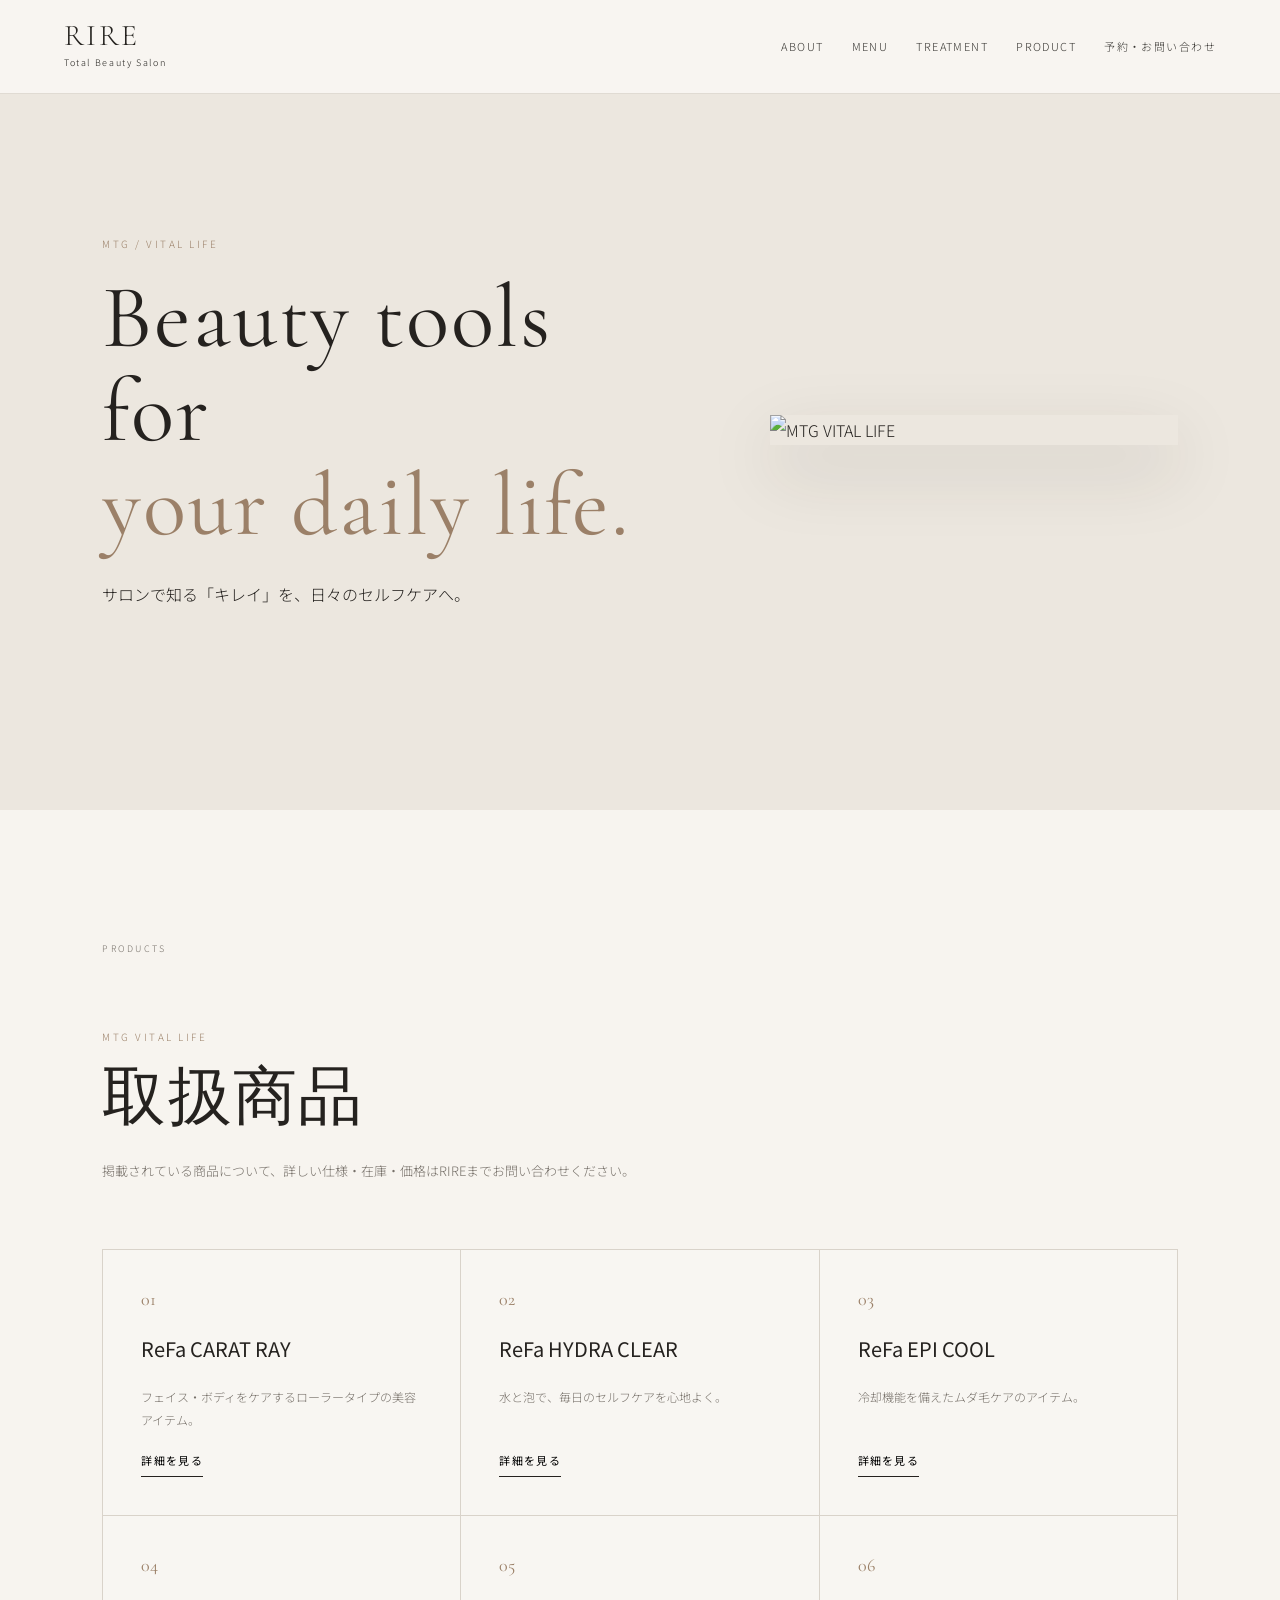
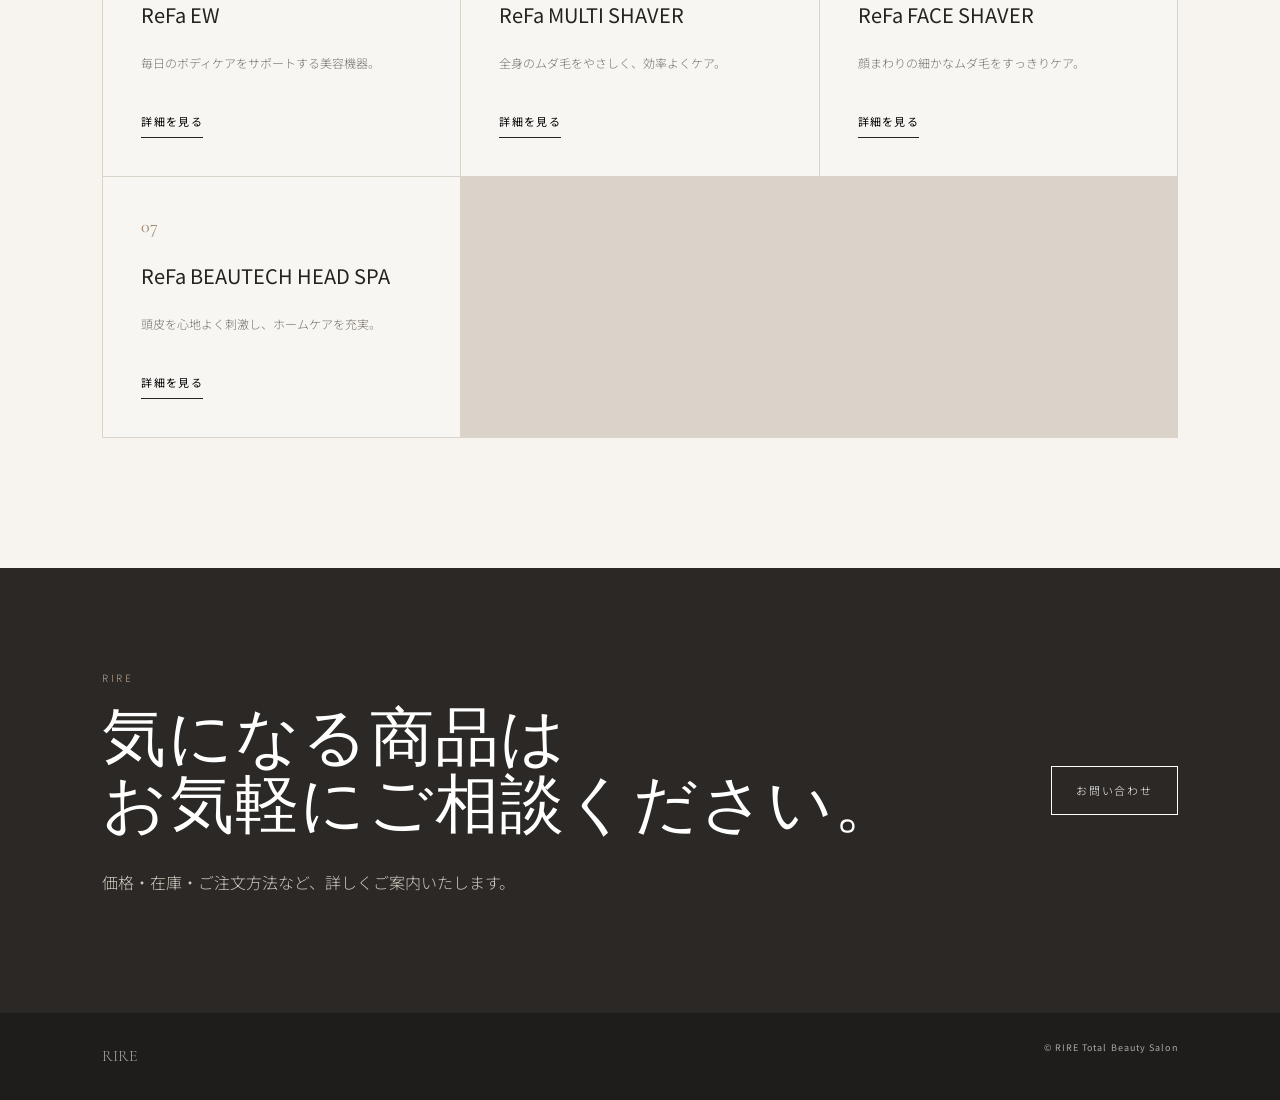
==== product.html @ 78e22903 "Add files via upload" ====
<!doctype html>
<html lang="ja">
<head>
  <meta charset="utf-8">
  <meta name="viewport" content="width=device-width, initial-scale=1">
  <meta name="description" content="RIRE｜MTG VITAL LIFE 取扱商品">
  <title>PRODUCT｜RIRE</title>
  <link rel="preconnect" href="https://fonts.googleapis.com">
  <link rel="preconnect" href="https://fonts.gstatic.com" crossorigin>
  <link href="https://fonts.googleapis.com/css2?family=Cormorant+Garamond:wght@400;500;600&family=Noto+Sans+JP:wght@300;400;500;600&display=swap" rel="stylesheet">
  <link rel="stylesheet" href="style.css">
</head>
<body class="product-page">
  <header class="header header-solid">
    <a class="logo" href="index.html">RIRE<span>Total Beauty Salon</span></a>
    <nav class="nav nav-visible">
      <a href="index.html#about">ABOUT</a>
      <a href="index.html#menu">MENU</a>
      <a href="index.html#treatment">TREATMENT</a>
      <a href="#products">PRODUCT</a>
      <a href="index.html#contact">予約・お問い合わせ</a>
    </nav>
  </header>

  <main>
    <section class="product-cover">
      <div>
        <p class="eyebrow">MTG / VITAL LIFE</p>
        <h1>Beauty tools for<br><em>your daily life.</em></h1>
        <p>サロンで知る「キレイ」を、日々のセルフケアへ。</p>
      </div>
      <img src="assets/vital-life-catalog.jpg" alt="MTG VITAL LIFE">
    </section>

    <section class="section" id="products">
      <div class="section-label">PRODUCTS</div>
      <div class="section-heading">
        <p class="eyebrow">MTG VITAL LIFE</p>
        <h2>取扱商品</h2>
        <p>掲載されている商品について、詳しい仕様・在庫・価格はRIREまでお問い合わせください。</p>
      </div>

      <div class="product-grid">
        <article class="product-card">
          <div class="product-number">01</div>
          <h3>ReFa CARAT RAY</h3>
          <p>フェイス・ボディをケアするローラータイプの美容アイテム。</p>
          <button class="detail-btn" data-product="ReFa CARAT RAY">詳細を見る</button>
        </article>
        <article class="product-card">
          <div class="product-number">02</div>
          <h3>ReFa HYDRA CLEAR</h3>
          <p>水と泡で、毎日のセルフケアを心地よく。</p>
          <button class="detail-btn" data-product="ReFa HYDRA CLEAR">詳細を見る</button>
        </article>
        <article class="product-card">
          <div class="product-number">03</div>
          <h3>ReFa EPI COOL</h3>
          <p>冷却機能を備えたムダ毛ケアのアイテム。</p>
          <button class="detail-btn" data-product="ReFa EPI COOL">詳細を見る</button>
        </article>
        <article class="product-card">
          <div class="product-number">04</div>
          <h3>ReFa EW</h3>
          <p>毎日のボディケアをサポートする美容機器。</p>
          <button class="detail-btn" data-product="ReFa EW">詳細を見る</button>
        </article>
        <article class="product-card">
          <div class="product-number">05</div>
          <h3>ReFa MULTI SHAVER</h3>
          <p>全身のムダ毛をやさしく、効率よくケア。</p>
          <button class="detail-btn" data-product="ReFa MULTI SHAVER">詳細を見る</button>
        </article>
        <article class="product-card">
          <div class="product-number">06</div>
          <h3>ReFa FACE SHAVER</h3>
          <p>顔まわりの細かなムダ毛をすっきりケア。</p>
          <button class="detail-btn" data-product="ReFa FACE SHAVER">詳細を見る</button>
        </article>
        <article class="product-card">
          <div class="product-number">07</div>
          <h3>ReFa BEAUTECH HEAD SPA</h3>
          <p>頭皮を心地よく刺激し、ホームケアを充実。</p>
          <button class="detail-btn" data-product="ReFa BEAUTECH HEAD SPA">詳細を見る</button>
        </article>
      </div>
    </section>

    <section class="product-cta">
      <div>
        <p class="eyebrow">RIRE</p>
        <h2>気になる商品は<br>お気軽にご相談ください。</h2>
        <p>価格・在庫・ご注文方法など、詳しくご案内いたします。</p>
      </div>
      <a class="button button-light" href="index.html#contact">お問い合わせ</a>
    </section>
  </main>

  <footer>
    <div>RIRE</div>
    <small>© RIRE Total Beauty Salon</small>
  </footer>

  <div class="modal" id="productModal" aria-hidden="true">
    <div class="modal-panel">
      <button class="modal-close" aria-label="閉じる">×</button>
      <p class="eyebrow">MTG / VITAL LIFE</p>
      <h2 id="modalTitle">商品名</h2>
      <p>この商品についての詳しい仕様・価格・在庫は、RIREまでお問い合わせください。</p>
      <a class="button" href="index.html#contact">商品について問い合わせる</a>
    </div>
  </div>
  <script src="script.js"></script>
</body>
</html>
---- style.css ----
/* RIRE redesign — 2026 */
:root{
  --ink:#25221f;
  --muted:#77716a;
  --paper:#f8f6f2;
  --soft:#efebe4;
  --line:#d9d3ca;
  --accent:#9b8068;
  --white:#fff;
  --serif:"Cormorant Garamond",serif;
  --sans:"Noto Sans JP",sans-serif;
}
*{box-sizing:border-box}
html{scroll-behavior:smooth}
body{margin:0;color:var(--ink);background:var(--paper);font-family:var(--sans);font-weight:300;line-height:1.9}
a{color:inherit;text-decoration:none}
img{display:block;max-width:100%}
.header{position:fixed;z-index:20;top:0;left:0;width:100%;padding:24px 5vw;display:flex;align-items:center;justify-content:space-between;color:#fff;transition:.35s}
.header.scrolled,.header-solid{background:rgba(248,246,242,.96);color:var(--ink);box-shadow:0 1px 0 rgba(0,0,0,.05)}
.logo{font-family:var(--serif);font-size:30px;letter-spacing:.08em;line-height:.8}
.logo span{display:block;font:300 9px var(--sans);letter-spacing:.18em;margin-top:8px}
.nav{display:flex;align-items:center;gap:28px;font-size:11px;letter-spacing:.13em}
.nav a{opacity:.9}
.nav-cta{border:1px solid currentColor;padding:9px 14px}
.menu-toggle{display:none;background:none;border:0;font:inherit;letter-spacing:.12em}
.hero{height:100svh;min-height:650px;position:relative;display:flex;align-items:center;overflow:hidden;background:#2d2925}
.hero-image{position:absolute;inset:0;background-image:url("https://haruka0225.github.io/rire_homepage1/assets/img/me.jpg");background-size:cover;background-position:center 25%;filter:saturate(.82)}
.hero-overlay{position:absolute;inset:0;background:linear-gradient(90deg,rgba(20,17,14,.65),rgba(20,17,14,.1) 65%,rgba(20,17,14,.18))}
.hero-copy{position:relative;color:#fff;width:min(720px,88vw);margin-left:8vw}
.eyebrow{font-size:10px;letter-spacing:.25em;color:var(--accent);margin:0 0 18px}
.hero .eyebrow{color:#eee}
h1,h2{font-family:var(--serif);font-weight:400;line-height:1.05;letter-spacing:.02em}
h1{font-size:clamp(56px,8vw,110px);margin:0 0 26px}
h2{font-size:clamp(42px,5vw,68px);margin:0 0 28px}
h3{font-size:20px;font-weight:400;line-height:1.35}
em{font-style:normal;color:var(--accent)}
.hero-lead{font-size:14px;line-height:2.1;margin-bottom:32px}
.button{display:inline-block;border:1px solid var(--ink);padding:13px 24px;font-size:11px;letter-spacing:.16em;transition:.25s}
.button:hover{background:var(--ink);color:#fff}
.button-light{border-color:#fff;color:#fff}
.button-light:hover{background:#fff;color:var(--ink)}
.button-outline-light{border-color:rgba(255,255,255,.7);color:#fff}
.scroll{position:absolute;bottom:28px;left:8vw;color:#fff;font-size:9px;letter-spacing:.2em;display:flex;gap:12px;align-items:center}
.scroll span{width:70px;height:1px;background:#fff}
.section{padding:130px 8vw}
.section-soft{background:var(--soft)}
.section-label{font-size:9px;letter-spacing:.25em;color:var(--muted);margin-bottom:70px}
.about-grid,.product-hero,.access-grid{display:grid;grid-template-columns:1fr 1fr;gap:9vw;align-items:center}
.about-grid p{max-width:580px;color:#5e5954}
.about-photo img{width:100%;aspect-ratio:4/5;object-fit:cover}
.section-heading{max-width:760px;margin-bottom:65px}
.section-heading>p:last-child{color:var(--muted);font-size:13px}
.menu-list{border-top:1px solid var(--line)}
.menu-item{display:flex;justify-content:space-between;gap:30px;padding:30px 0;border-bottom:1px solid var(--line)}
.menu-item span{font:16px var(--serif);color:var(--accent)}
.menu-item h3{margin:8px 0 0}
.menu-item p{margin:0;text-align:right}
.menu-item small{color:var(--muted)}
.treatment-grid{display:grid;grid-template-columns:1fr 1fr;gap:28px}
.treatment-card{background:#fff}
.treatment-card img{width:100%;aspect-ratio:1.25/1;object-fit:cover}
.card-body{padding:34px}
.card-body p:last-child{color:var(--muted);font-size:13px}
.product-section{background:#e9e2d9}
.product-copy p:not(.eyebrow){max-width:500px;color:#5e5954;margin-bottom:30px}
.catalog-frame{background:#fff;padding:12px;box-shadow:0 25px 60px rgba(50,40,30,.12);transform:rotate(1.2deg)}
.catalog-frame img{width:100%;aspect-ratio:3/4;object-fit:cover}
.statement{padding:120px 8vw;background:#2b2825;color:#fff}
.statement-inner{max-width:1000px;margin:auto;text-align:center}
.statement-inner p:last-child{font:400 clamp(34px,5vw,66px)/1.25 var(--serif)}
.access-grid dl{margin-top:45px}
.access-grid dl>div{display:grid;grid-template-columns:120px 1fr;padding:16px 0;border-bottom:1px solid var(--line)}
dt{font-size:9px;letter-spacing:.18em;color:var(--muted)}
dd{margin:0;font-size:13px}
.access-note{border-left:1px solid var(--line);padding-left:8vw}
.contact{padding:120px 8vw;background:#292622;color:#fff}
.contact-inner{max-width:760px;margin:auto;text-align:center}
.contact .eyebrow{color:#c5ad95}
.contact h2{font-size:clamp(42px,6vw,72px)}
.contact p:not(.eyebrow){color:#cfc8c0}
.contact-actions{display:flex;justify-content:center;gap:14px;margin-top:35px}
footer{display:flex;justify-content:space-between;padding:28px 8vw;background:#1f1d1b;color:#aaa;font-family:var(--serif)}
footer small{font:9px var(--sans);letter-spacing:.12em}
.product-page{background:#f7f4ef}
.product-cover{min-height:90vh;padding:150px 8vw 100px;display:grid;grid-template-columns:1fr .72fr;gap:8vw;align-items:center;background:#ece7df}
.product-cover h1{font-size:clamp(55px,7vw,100px)}
.product-cover>img{width:100%;max-height:720px;object-fit:cover;box-shadow:0 25px 70px rgba(50,40,30,.15)}
.product-grid{display:grid;grid-template-columns:repeat(3,1fr);gap:1px;background:var(--line);border:1px solid var(--line)}
.product-card{background:var(--paper);padding:38px;min-height:260px;display:flex;flex-direction:column}
.product-number{font:18px var(--serif);color:var(--accent)}
.product-card h3{margin:25px 0 12px}
.product-card p{font-size:12px;color:var(--muted)}
.detail-btn{margin-top:auto;align-self:flex-start;border:0;border-bottom:1px solid var(--ink);background:none;padding:8px 0;cursor:pointer;font:11px var(--sans);letter-spacing:.12em}
.product-cta{padding:100px 8vw;background:#2b2825;color:#fff;display:flex;justify-content:space-between;align-items:center;gap:40px}
.product-cta .eyebrow{color:#c5ad95}
.product-cta h2{font-size:clamp(40px,5vw,65px)}
.product-cta p:not(.eyebrow){color:#cfc8c0}
.modal{position:fixed;inset:0;background:rgba(20,18,16,.62);display:none;align-items:center;justify-content:center;padding:20px;z-index:50}
.modal.open{display:flex}
.modal-panel{position:relative;background:var(--paper);padding:55px;max-width:520px;width:100%}
.modal-close{position:absolute;right:18px;top:12px;border:0;background:none;font-size:28px;cursor:pointer}
@media(max-width:760px){
  .header{padding:20px 6vw}
  .menu-toggle{display:block;color:inherit}
  .nav{display:none;position:absolute;top:72px;left:0;width:100%;padding:25px 6vw;background:rgba(248,246,242,.98);color:var(--ink);flex-direction:column;align-items:flex-start}
  .nav.open{display:flex}
  .nav-visible{display:flex;position:static;background:none;flex-direction:row}
  .hero-copy{margin-left:6vw}
  .hero-lead{font-size:12px}
  .section{padding:90px 6vw}
  .section-label{margin-bottom:45px}
  .about-grid,.product-hero,.access-grid,.product-cover{grid-template-columns:1fr;gap:50px}
  .treatment-grid{grid-template-columns:1fr}
  .menu-item{display:block}
  .menu-item p{text-align:left;margin-top:10px}
  .access-note{border-left:0;border-top:1px solid var(--line);padding:40px 0 0}
  .contact-actions{flex-direction:column}
  .product-grid{grid-template-columns:1fr}
  .product-cta{display:block;padding:80px 6vw}
  .product-cta .button{margin-top:25px}
  .product-cover{padding:130px 6vw 80px}
  .product-cover>img{max-height:none}
  .modal-panel{padding:40px 25px}
}
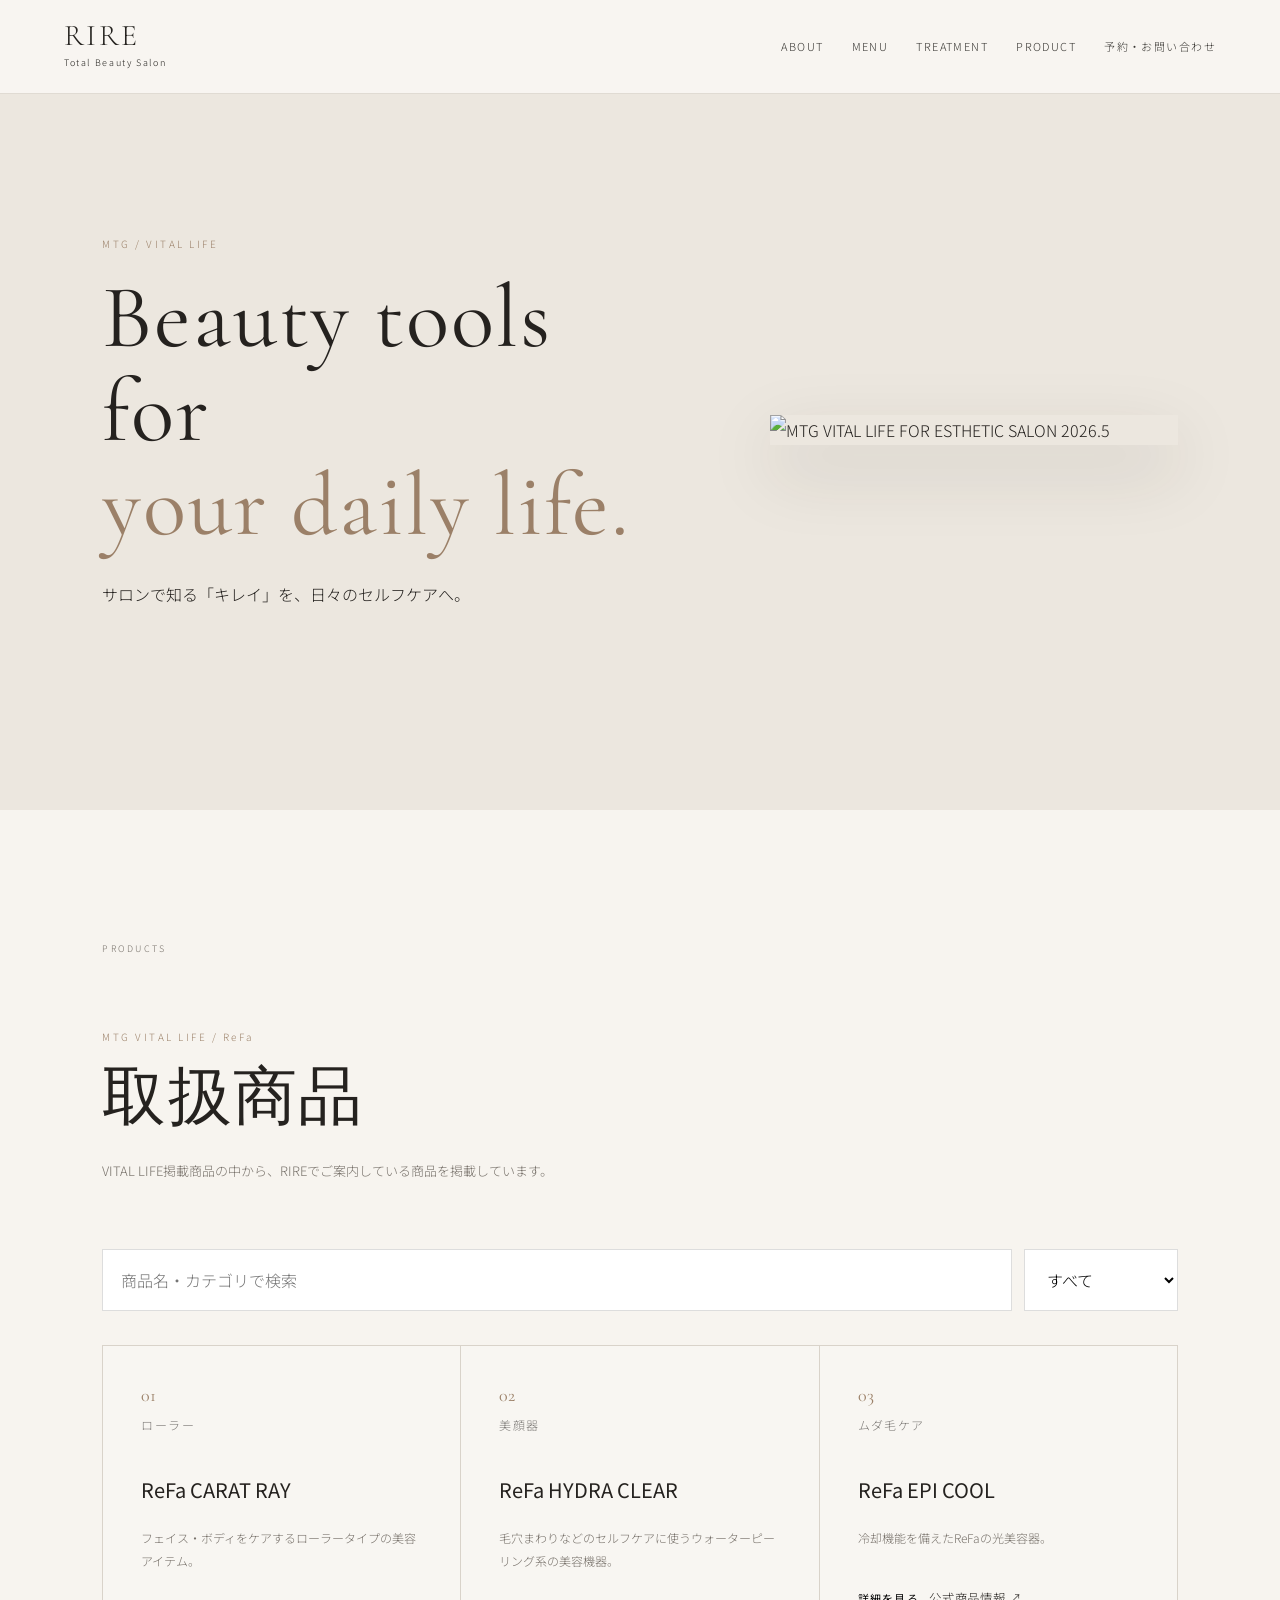
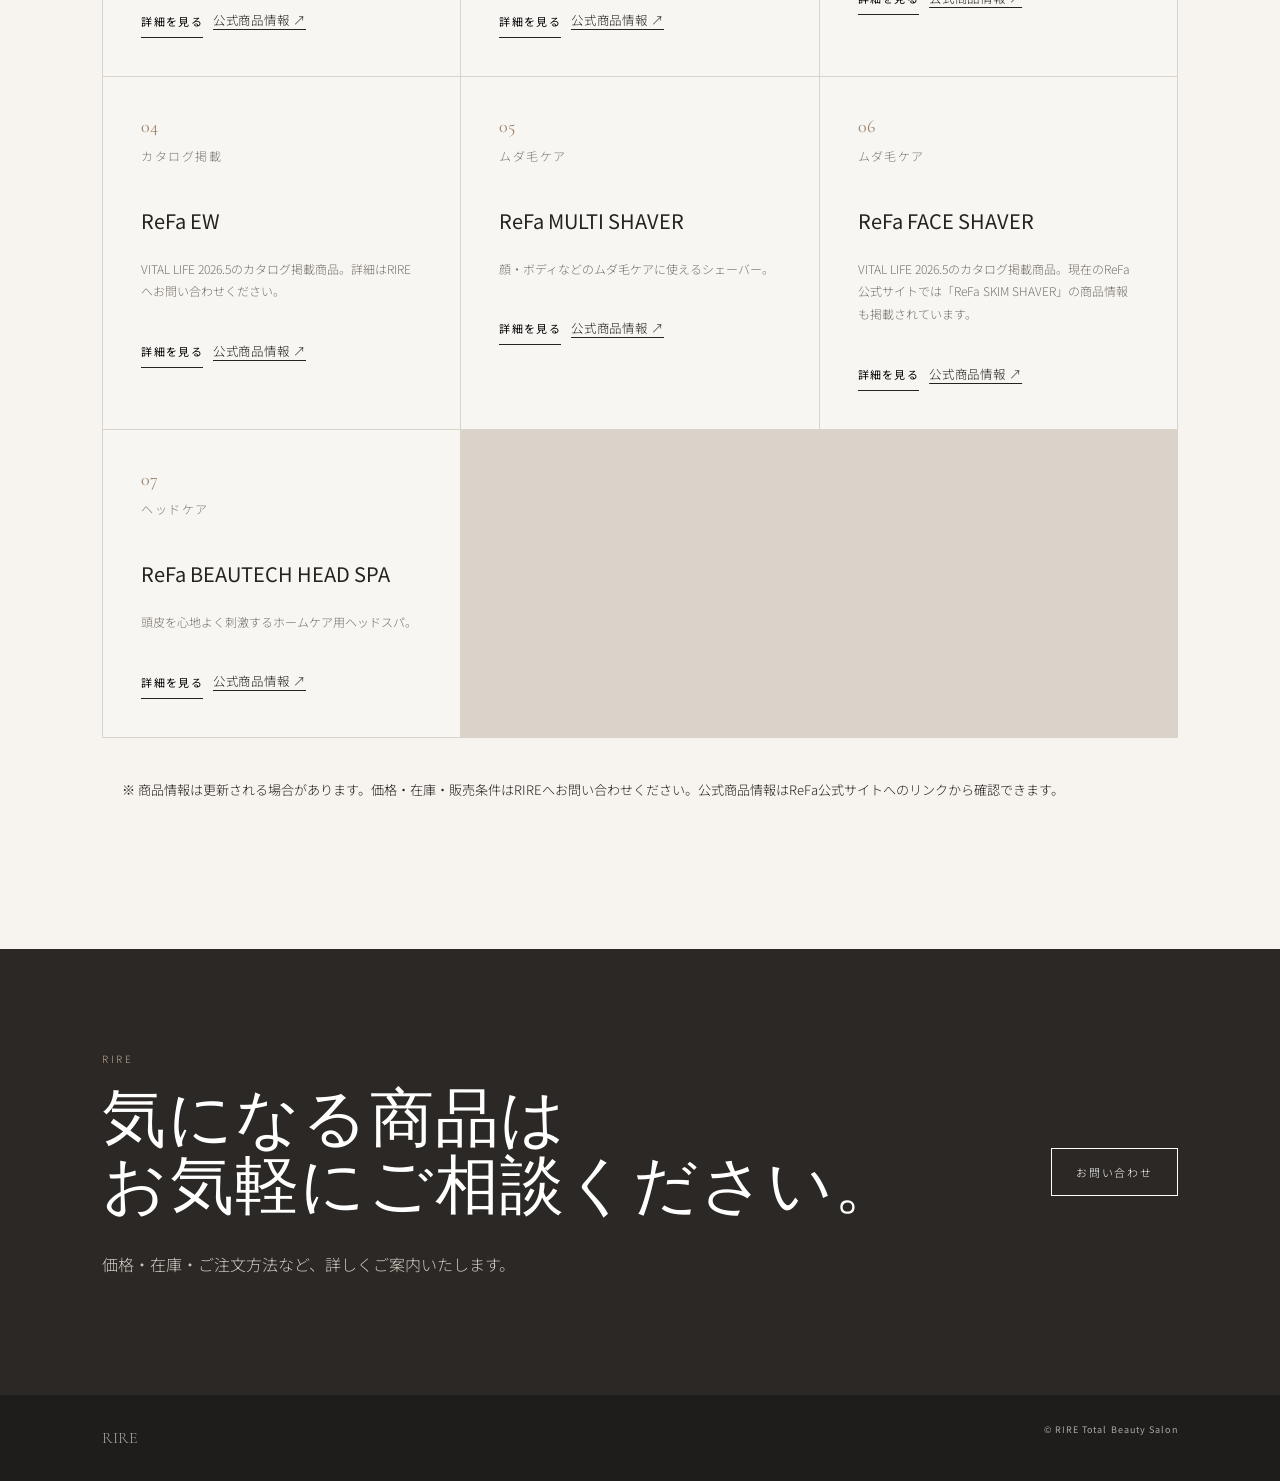
==== commit 4f584419: "Add files via upload" ====
--- a/product.html
+++ b/product.html
@@ -3,113 +3,40 @@
 <head>
   <meta charset="utf-8">
   <meta name="viewport" content="width=device-width, initial-scale=1">
-  <meta name="description" content="RIRE｜MTG VITAL LIFE 取扱商品">
+  <meta name="description" content="RIRE｜MTG VITAL LIFE 取扱商品・ReFa">
   <title>PRODUCT｜RIRE</title>
   <link rel="preconnect" href="https://fonts.googleapis.com">
   <link rel="preconnect" href="https://fonts.gstatic.com" crossorigin>
   <link href="https://fonts.googleapis.com/css2?family=Cormorant+Garamond:wght@400;500;600&family=Noto+Sans+JP:wght@300;400;500;600&display=swap" rel="stylesheet">
   <link rel="stylesheet" href="style.css">
+  <style>
+    .product-toolbar{display:flex;gap:12px;flex-wrap:wrap;margin:28px 0 34px}.product-search{flex:1;min-width:240px;padding:15px 18px;border:1px solid #ddd;background:#fff;font:inherit}.product-filter{padding:15px 18px;border:1px solid #ddd;background:#fff;font:inherit}.product-card{position:relative}.product-meta{font-size:.75rem;letter-spacing:.12em;text-transform:uppercase;opacity:.58;margin:8px 0 14px}.product-actions{display:flex;gap:10px;align-items:center;margin-top:20px;flex-wrap:wrap}.official-link{font-size:.78rem;letter-spacing:.06em;text-decoration:underline;text-underline-offset:4px}.catalog-note{margin-top:22px;padding:18px 20px;background:#f7f4ef;font-size:.82rem;line-height:1.8}.empty-state{padding:50px 20px;text-align:center;display:none}.product-card.hidden{display:none}
+  </style>
 </head>
 <body class="product-page">
   <header class="header header-solid">
     <a class="logo" href="index.html">RIRE<span>Total Beauty Salon</span></a>
     <nav class="nav nav-visible">
-      <a href="index.html#about">ABOUT</a>
-      <a href="index.html#menu">MENU</a>
-      <a href="index.html#treatment">TREATMENT</a>
-      <a href="#products">PRODUCT</a>
-      <a href="index.html#contact">予約・お問い合わせ</a>
+      <a href="index.html#about">ABOUT</a><a href="index.html#menu">MENU</a><a href="index.html#treatment">TREATMENT</a><a href="#products">PRODUCT</a><a href="index.html#contact">予約・お問い合わせ</a>
     </nav>
   </header>
-
   <main>
     <section class="product-cover">
-      <div>
-        <p class="eyebrow">MTG / VITAL LIFE</p>
-        <h1>Beauty tools for<br><em>your daily life.</em></h1>
-        <p>サロンで知る「キレイ」を、日々のセルフケアへ。</p>
-      </div>
-      <img src="assets/vital-life-catalog.jpg" alt="MTG VITAL LIFE">
+      <div><p class="eyebrow">MTG / VITAL LIFE</p><h1>Beauty tools for<br><em>your daily life.</em></h1><p>サロンで知る「キレイ」を、日々のセルフケアへ。</p></div>
+      <img src="assets/vital-life-catalog.jpg" alt="MTG VITAL LIFE FOR ESTHETIC SALON 2026.5">
     </section>
-
     <section class="section" id="products">
       <div class="section-label">PRODUCTS</div>
-      <div class="section-heading">
-        <p class="eyebrow">MTG VITAL LIFE</p>
-        <h2>取扱商品</h2>
-        <p>掲載されている商品について、詳しい仕様・在庫・価格はRIREまでお問い合わせください。</p>
-      </div>
-
-      <div class="product-grid">
-        <article class="product-card">
-          <div class="product-number">01</div>
-          <h3>ReFa CARAT RAY</h3>
-          <p>フェイス・ボディをケアするローラータイプの美容アイテム。</p>
-          <button class="detail-btn" data-product="ReFa CARAT RAY">詳細を見る</button>
-        </article>
-        <article class="product-card">
-          <div class="product-number">02</div>
-          <h3>ReFa HYDRA CLEAR</h3>
-          <p>水と泡で、毎日のセルフケアを心地よく。</p>
-          <button class="detail-btn" data-product="ReFa HYDRA CLEAR">詳細を見る</button>
-        </article>
-        <article class="product-card">
-          <div class="product-number">03</div>
-          <h3>ReFa EPI COOL</h3>
-          <p>冷却機能を備えたムダ毛ケアのアイテム。</p>
-          <button class="detail-btn" data-product="ReFa EPI COOL">詳細を見る</button>
-        </article>
-        <article class="product-card">
-          <div class="product-number">04</div>
-          <h3>ReFa EW</h3>
-          <p>毎日のボディケアをサポートする美容機器。</p>
-          <button class="detail-btn" data-product="ReFa EW">詳細を見る</button>
-        </article>
-        <article class="product-card">
-          <div class="product-number">05</div>
-          <h3>ReFa MULTI SHAVER</h3>
-          <p>全身のムダ毛をやさしく、効率よくケア。</p>
-          <button class="detail-btn" data-product="ReFa MULTI SHAVER">詳細を見る</button>
-        </article>
-        <article class="product-card">
-          <div class="product-number">06</div>
-          <h3>ReFa FACE SHAVER</h3>
-          <p>顔まわりの細かなムダ毛をすっきりケア。</p>
-          <button class="detail-btn" data-product="ReFa FACE SHAVER">詳細を見る</button>
-        </article>
-        <article class="product-card">
-          <div class="product-number">07</div>
-          <h3>ReFa BEAUTECH HEAD SPA</h3>
-          <p>頭皮を心地よく刺激し、ホームケアを充実。</p>
-          <button class="detail-btn" data-product="ReFa BEAUTECH HEAD SPA">詳細を見る</button>
-        </article>
-      </div>
+      <div class="section-heading"><p class="eyebrow">MTG VITAL LIFE / ReFa</p><h2>取扱商品</h2><p>VITAL LIFE掲載商品の中から、RIREでご案内している商品を掲載しています。</p></div>
+      <div class="product-toolbar"><input id="productSearch" class="product-search" type="search" placeholder="商品名・カテゴリで検索"><select id="productFilter" class="product-filter"><option value="all">すべて</option><option value="ローラー">ローラー</option><option value="美顔器">美顔器</option><option value="ムダ毛ケア">ムダ毛ケア</option><option value="ヘッドケア">ヘッドケア</option><option value="カタログ掲載">カタログ掲載</option></select></div>
+      <div id="productGrid" class="product-grid"></div>
+      <div id="emptyState" class="empty-state">該当する商品がありません。</div>
+      <div class="catalog-note">※ 商品情報は更新される場合があります。価格・在庫・販売条件はRIREへお問い合わせください。公式商品情報はReFa公式サイトへのリンクから確認できます。</div>
     </section>
-
-    <section class="product-cta">
-      <div>
-        <p class="eyebrow">RIRE</p>
-        <h2>気になる商品は<br>お気軽にご相談ください。</h2>
-        <p>価格・在庫・ご注文方法など、詳しくご案内いたします。</p>
-      </div>
-      <a class="button button-light" href="index.html#contact">お問い合わせ</a>
-    </section>
+    <section class="product-cta"><div><p class="eyebrow">RIRE</p><h2>気になる商品は<br>お気軽にご相談ください。</h2><p>価格・在庫・ご注文方法など、詳しくご案内いたします。</p></div><a class="button button-light" href="index.html#contact">お問い合わせ</a></section>
   </main>
-
-  <footer>
-    <div>RIRE</div>
-    <small>© RIRE Total Beauty Salon</small>
-  </footer>
-
-  <div class="modal" id="productModal" aria-hidden="true">
-    <div class="modal-panel">
-      <button class="modal-close" aria-label="閉じる">×</button>
-      <p class="eyebrow">MTG / VITAL LIFE</p>
-      <h2 id="modalTitle">商品名</h2>
-      <p>この商品についての詳しい仕様・価格・在庫は、RIREまでお問い合わせください。</p>
-      <a class="button" href="index.html#contact">商品について問い合わせる</a>
-    </div>
-  </div>
-  <script src="script.js"></script>
+  <footer><div>RIRE</div><small>© RIRE Total Beauty Salon</small></footer>
+  <div class="modal" id="productModal" aria-hidden="true"><div class="modal-panel"><button class="modal-close" aria-label="閉じる">×</button><p class="eyebrow">MTG / VITAL LIFE</p><h2 id="modalTitle">商品名</h2><p id="modalText">商品についてお問い合わせください。</p><div class="product-actions"><a id="modalOfficial" class="button" href="#" target="_blank" rel="noopener">ReFa公式を見る</a><a class="button" href="index.html#contact">RIREへ問い合わせる</a></div></div></div>
+  <script src="product-data.js"></script><script src="product.js"></script>
 </body>
-</html>
+</html>
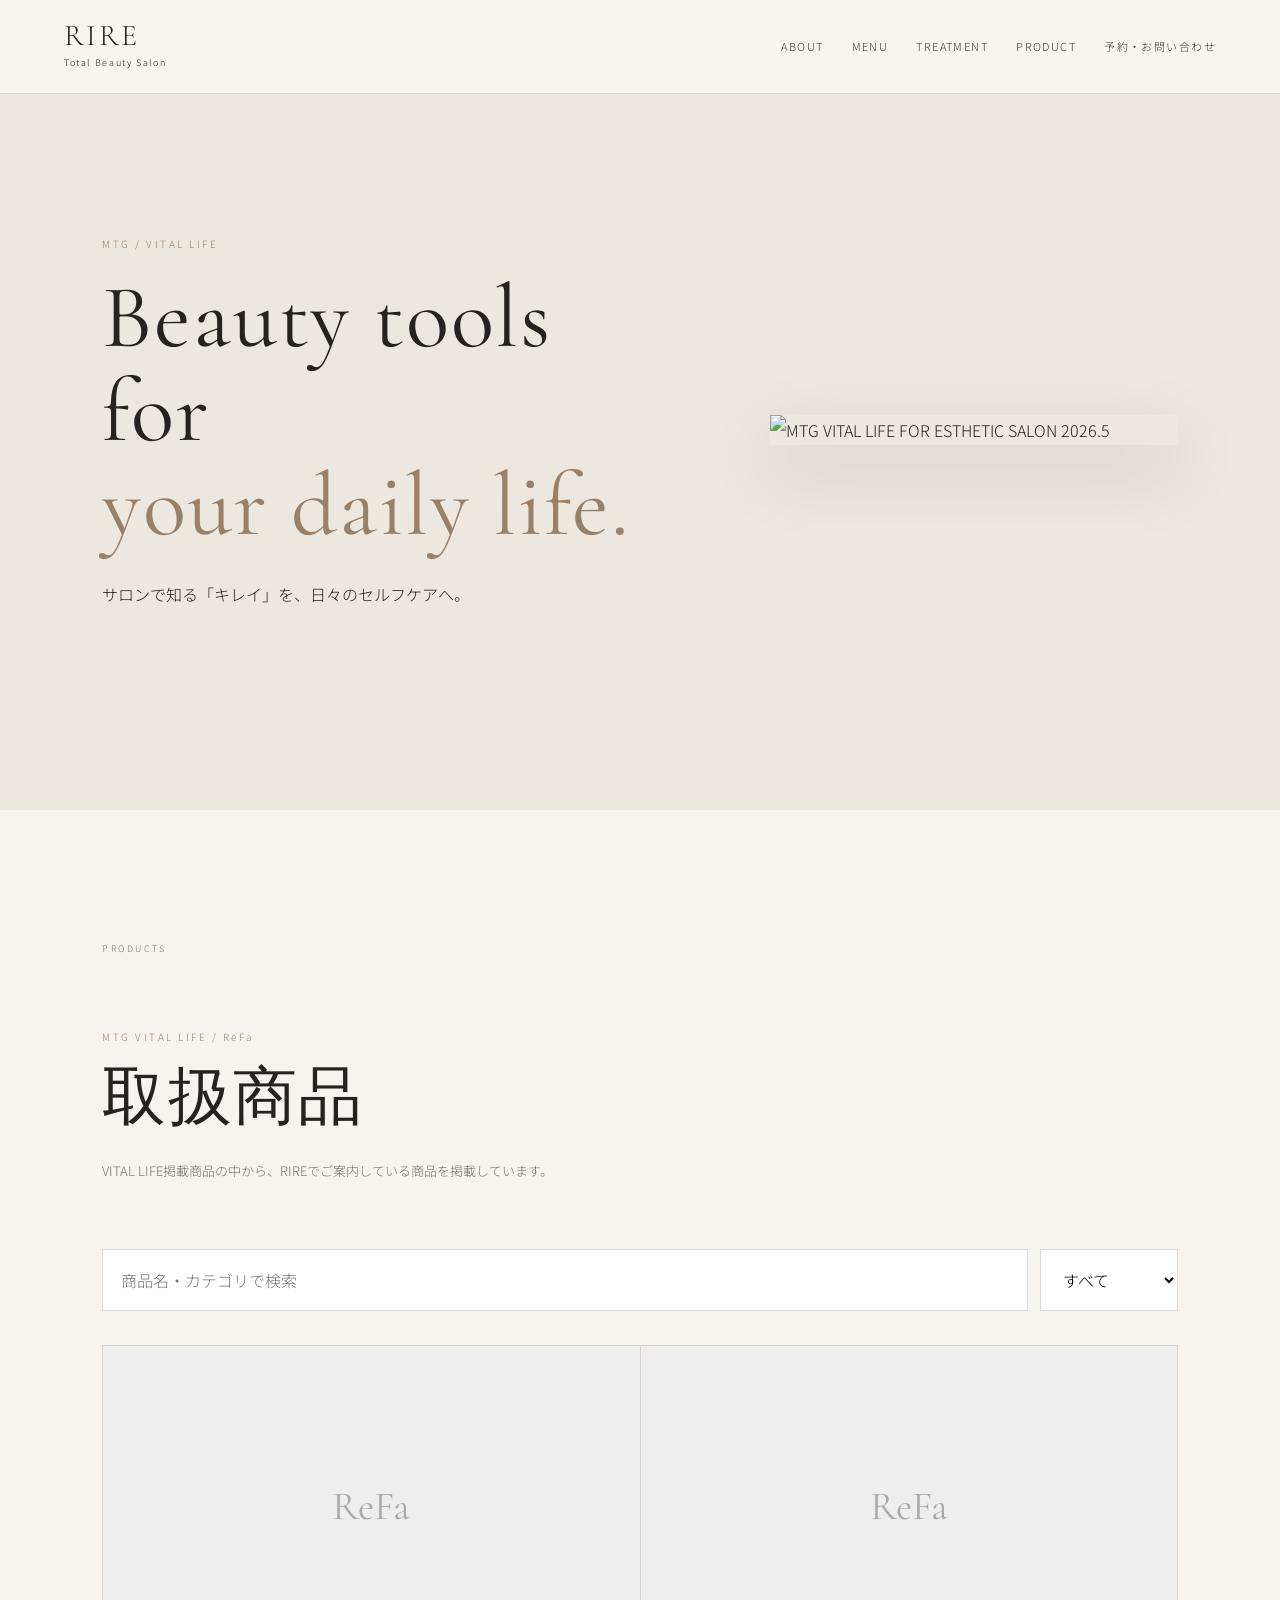
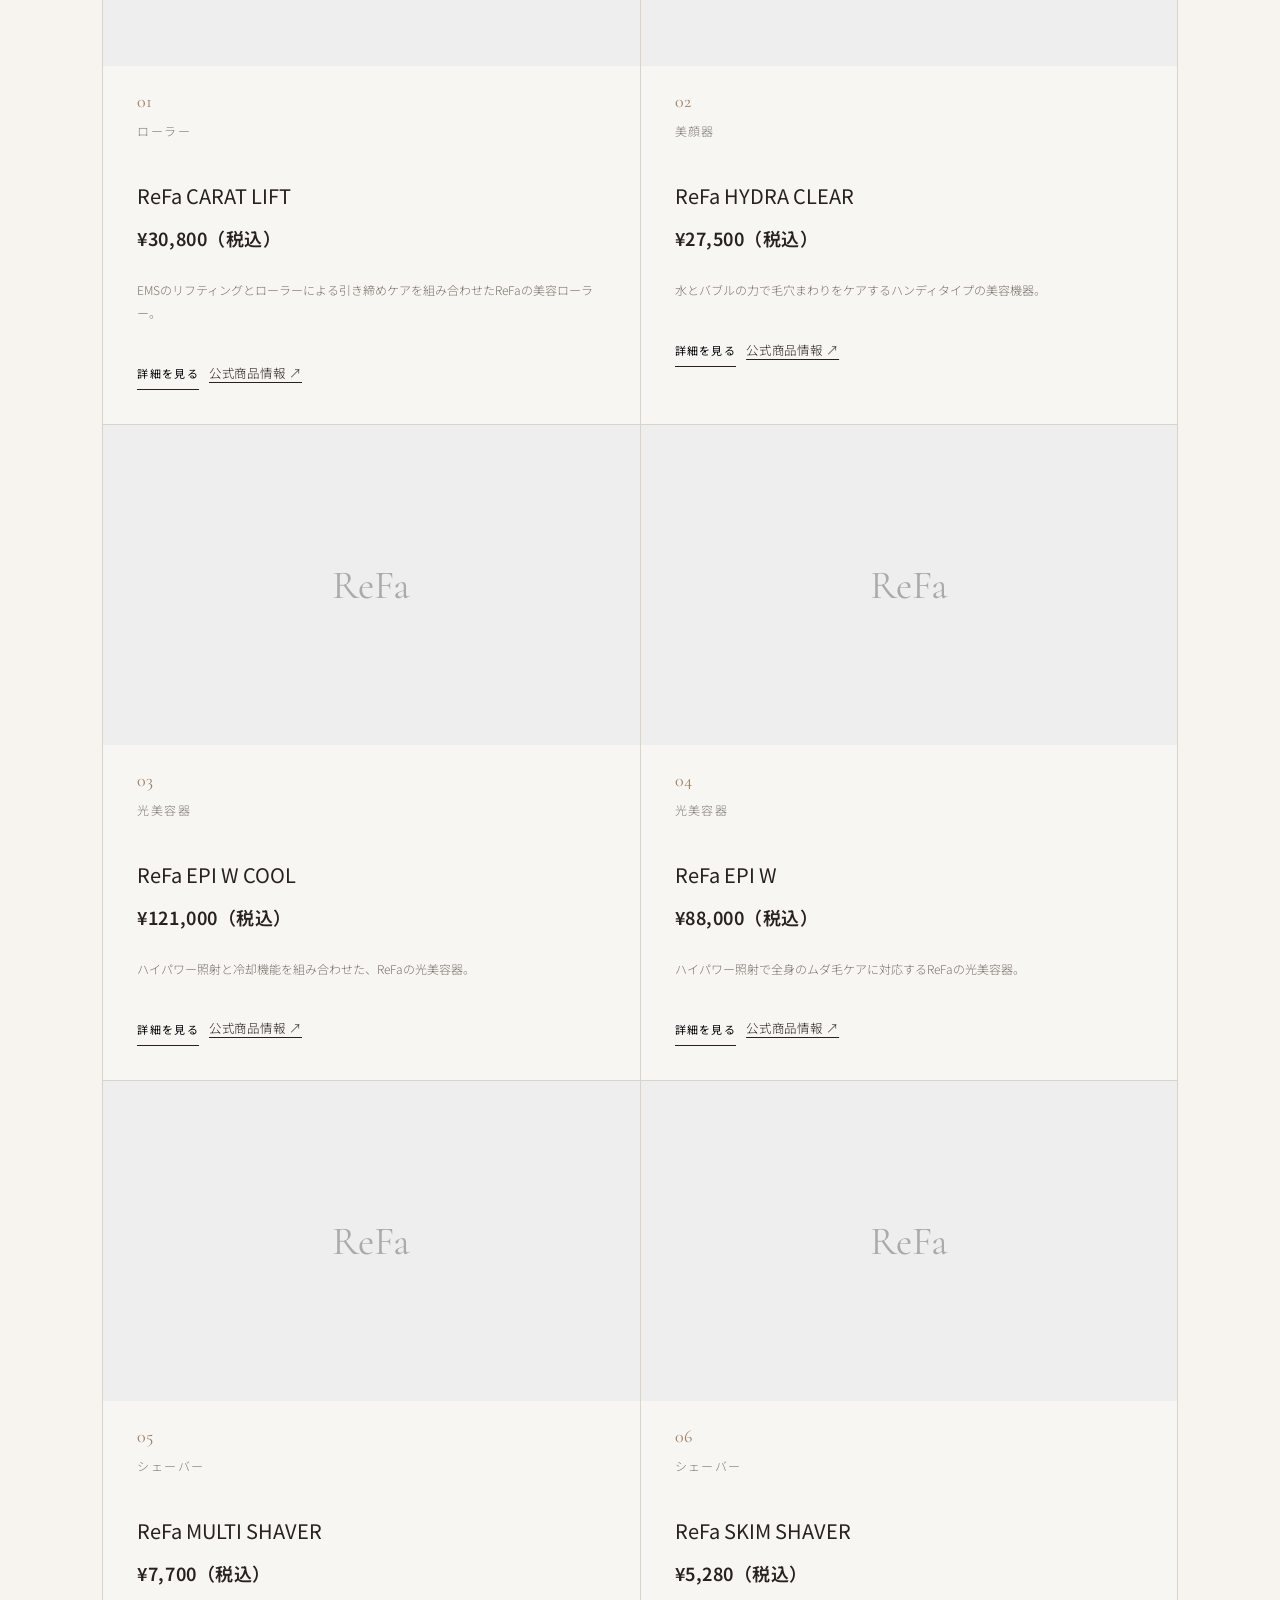
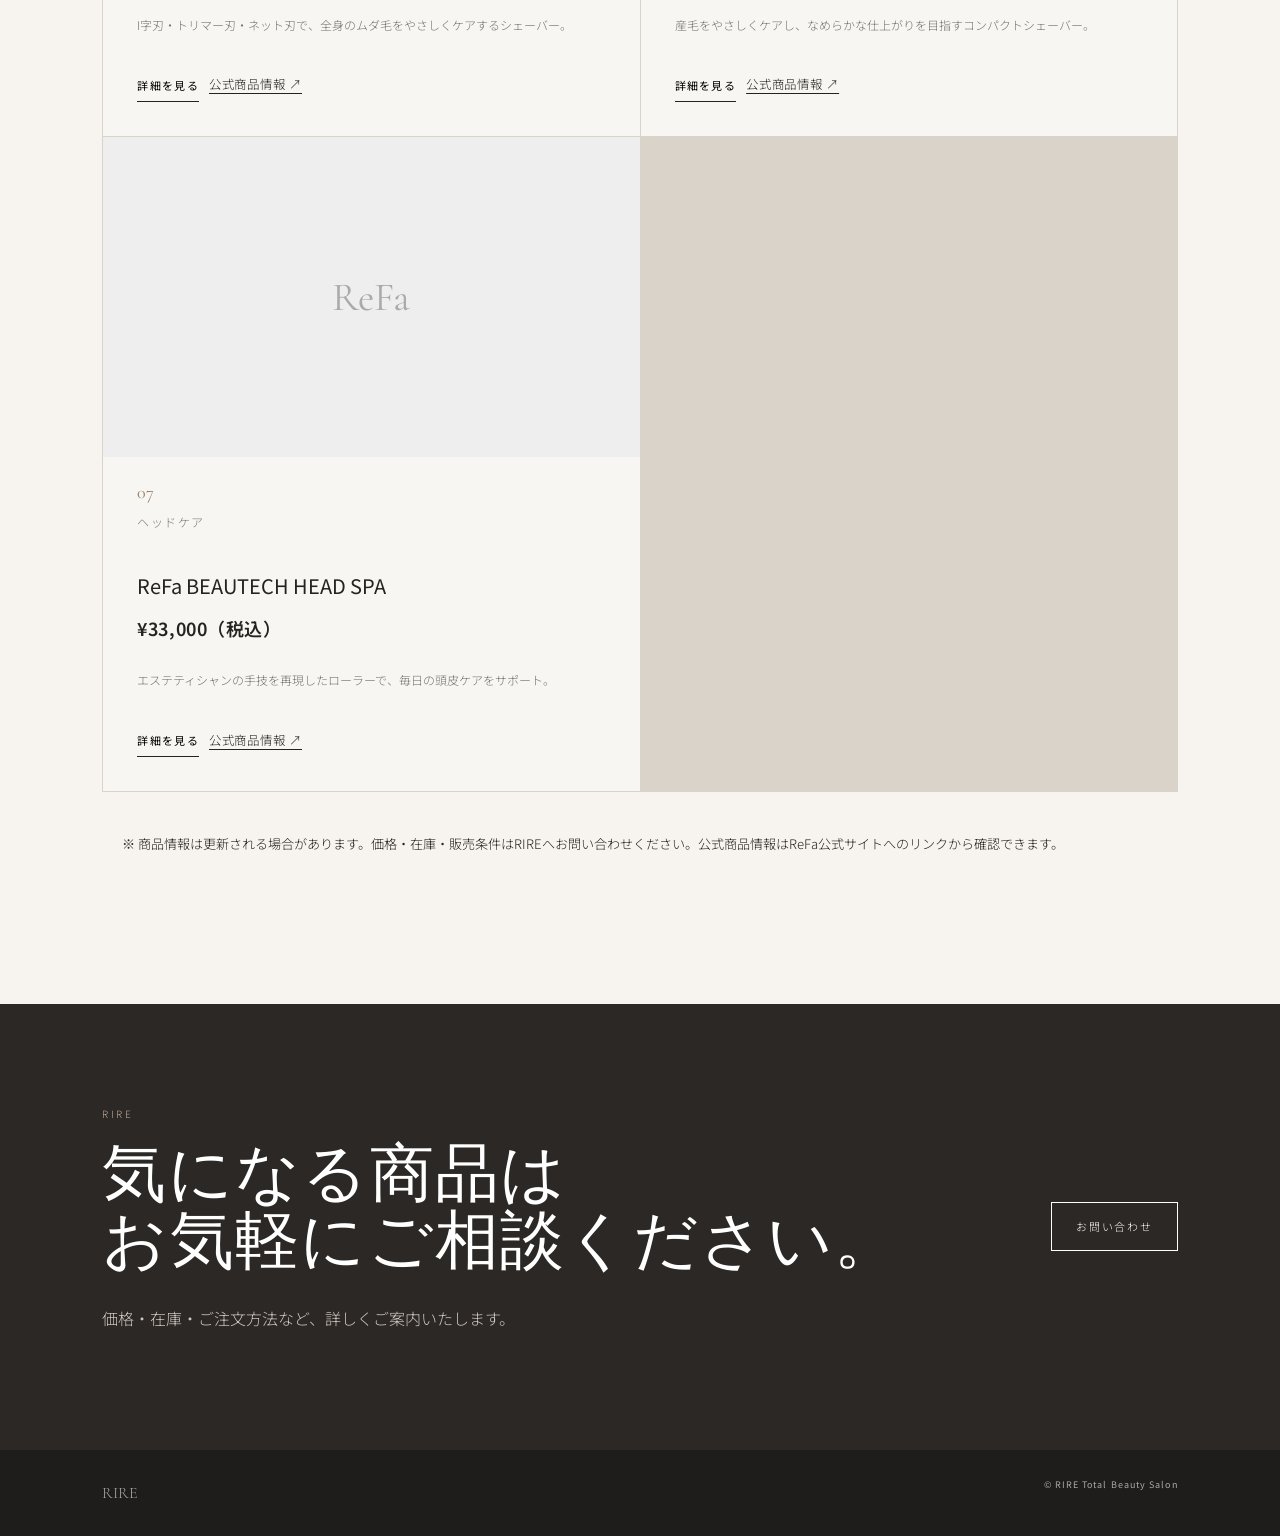
==== commit 4df4aa3b: "Add files via upload" ====
--- a/product.html
+++ b/product.html
@@ -11,7 +11,19 @@
   <link rel="stylesheet" href="style.css">
   <style>
     .product-toolbar{display:flex;gap:12px;flex-wrap:wrap;margin:28px 0 34px}.product-search{flex:1;min-width:240px;padding:15px 18px;border:1px solid #ddd;background:#fff;font:inherit}.product-filter{padding:15px 18px;border:1px solid #ddd;background:#fff;font:inherit}.product-card{position:relative}.product-meta{font-size:.75rem;letter-spacing:.12em;text-transform:uppercase;opacity:.58;margin:8px 0 14px}.product-actions{display:flex;gap:10px;align-items:center;margin-top:20px;flex-wrap:wrap}.official-link{font-size:.78rem;letter-spacing:.06em;text-decoration:underline;text-underline-offset:4px}.catalog-note{margin-top:22px;padding:18px 20px;background:#f7f4ef;font-size:.82rem;line-height:1.8}.empty-state{padding:50px 20px;text-align:center;display:none}.product-card.hidden{display:none}
-  </style>
+  
+    .product-grid{grid-template-columns:repeat(2,1fr)}
+    .product-card{padding:0 0 34px;overflow:hidden}
+    .product-image-wrap{height:320px;background:#fff;display:grid;place-items:center;overflow:hidden}
+    .product-image{width:100%;height:100%;object-fit:contain;padding:20px;mix-blend-mode:multiply}
+    .image-fallback{display:none;place-items:center;width:100%;height:100%;font:40px var(--serif);color:#aaa;background:#eee}
+    .product-card>.product-number,.product-card>.product-meta,.product-card>h3,.product-card>.product-price,.product-card>p,.product-card>.product-actions{margin-left:34px;margin-right:34px}
+    .product-number{margin-top:24px}
+    .product-price{font-size:18px;font-weight:600;letter-spacing:.03em;margin-bottom:12px}
+    .modal-image{width:100%;height:240px;object-fit:contain;background:#fff;margin-bottom:24px}
+    .modal-price{font-size:20px;font-weight:600;margin:8px 0 18px}
+    @media(max-width:760px){.product-grid{grid-template-columns:1fr}.product-image-wrap{height:300px}.product-card>.product-number,.product-card>.product-meta,.product-card>h3,.product-card>.product-price,.product-card>p,.product-card>.product-actions{margin-left:24px;margin-right:24px}}
+</style>
 </head>
 <body class="product-page">
   <header class="header header-solid">
@@ -28,7 +40,7 @@
     <section class="section" id="products">
       <div class="section-label">PRODUCTS</div>
       <div class="section-heading"><p class="eyebrow">MTG VITAL LIFE / ReFa</p><h2>取扱商品</h2><p>VITAL LIFE掲載商品の中から、RIREでご案内している商品を掲載しています。</p></div>
-      <div class="product-toolbar"><input id="productSearch" class="product-search" type="search" placeholder="商品名・カテゴリで検索"><select id="productFilter" class="product-filter"><option value="all">すべて</option><option value="ローラー">ローラー</option><option value="美顔器">美顔器</option><option value="ムダ毛ケア">ムダ毛ケア</option><option value="ヘッドケア">ヘッドケア</option><option value="カタログ掲載">カタログ掲載</option></select></div>
+      <div class="product-toolbar"><input id="productSearch" class="product-search" type="search" placeholder="商品名・カテゴリで検索"><select id="productFilter" class="product-filter"><option value="all">すべて</option><option value="ローラー">ローラー</option><option value="美顔器">美顔器</option><option value="光美容器">光美容器</option><option value="シェーバー">シェーバー</option><option value="ヘッドケア">ヘッドケア</option></select></div>
       <div id="productGrid" class="product-grid"></div>
       <div id="emptyState" class="empty-state">該当する商品がありません。</div>
       <div class="catalog-note">※ 商品情報は更新される場合があります。価格・在庫・販売条件はRIREへお問い合わせください。公式商品情報はReFa公式サイトへのリンクから確認できます。</div>
@@ -36,7 +48,7 @@
     <section class="product-cta"><div><p class="eyebrow">RIRE</p><h2>気になる商品は<br>お気軽にご相談ください。</h2><p>価格・在庫・ご注文方法など、詳しくご案内いたします。</p></div><a class="button button-light" href="index.html#contact">お問い合わせ</a></section>
   </main>
   <footer><div>RIRE</div><small>© RIRE Total Beauty Salon</small></footer>
-  <div class="modal" id="productModal" aria-hidden="true"><div class="modal-panel"><button class="modal-close" aria-label="閉じる">×</button><p class="eyebrow">MTG / VITAL LIFE</p><h2 id="modalTitle">商品名</h2><p id="modalText">商品についてお問い合わせください。</p><div class="product-actions"><a id="modalOfficial" class="button" href="#" target="_blank" rel="noopener">ReFa公式を見る</a><a class="button" href="index.html#contact">RIREへ問い合わせる</a></div></div></div>
+  <div class="modal" id="productModal" aria-hidden="true"><div class="modal-panel"><button class="modal-close" aria-label="閉じる">×</button><img id="modalImage" class="modal-image" src="" alt=""><p class="eyebrow">MTG / VITAL LIFE</p><h2 id="modalTitle">商品名</h2><div id="modalPrice" class="modal-price"></div><p id="modalText">商品についてお問い合わせください。</p><div class="product-actions"><a id="modalOfficial" class="button" href="#" target="_blank" rel="noopener">ReFa公式を見る</a><a class="button" href="index.html#contact">RIREへ問い合わせる</a></div></div></div>
   <script src="product-data.js"></script><script src="product.js"></script>
 </body>
 </html>
--- a/style.css
+++ b/style.css
@@ -96,7 +96,7 @@
 .product-cta h2{font-size:clamp(40px,5vw,65px)}
 .product-cta p:not(.eyebrow){color:#cfc8c0}
 .modal{position:fixed;inset:0;background:rgba(20,18,16,.62);display:none;align-items:center;justify-content:center;padding:20px;z-index:50}
-.modal.open{display:flex}
+.modal.is-open{display:flex}
 .modal-panel{position:relative;background:var(--paper);padding:55px;max-width:520px;width:100%}
 .modal-close{position:absolute;right:18px;top:12px;border:0;background:none;font-size:28px;cursor:pointer}
 @media(max-width:760px){
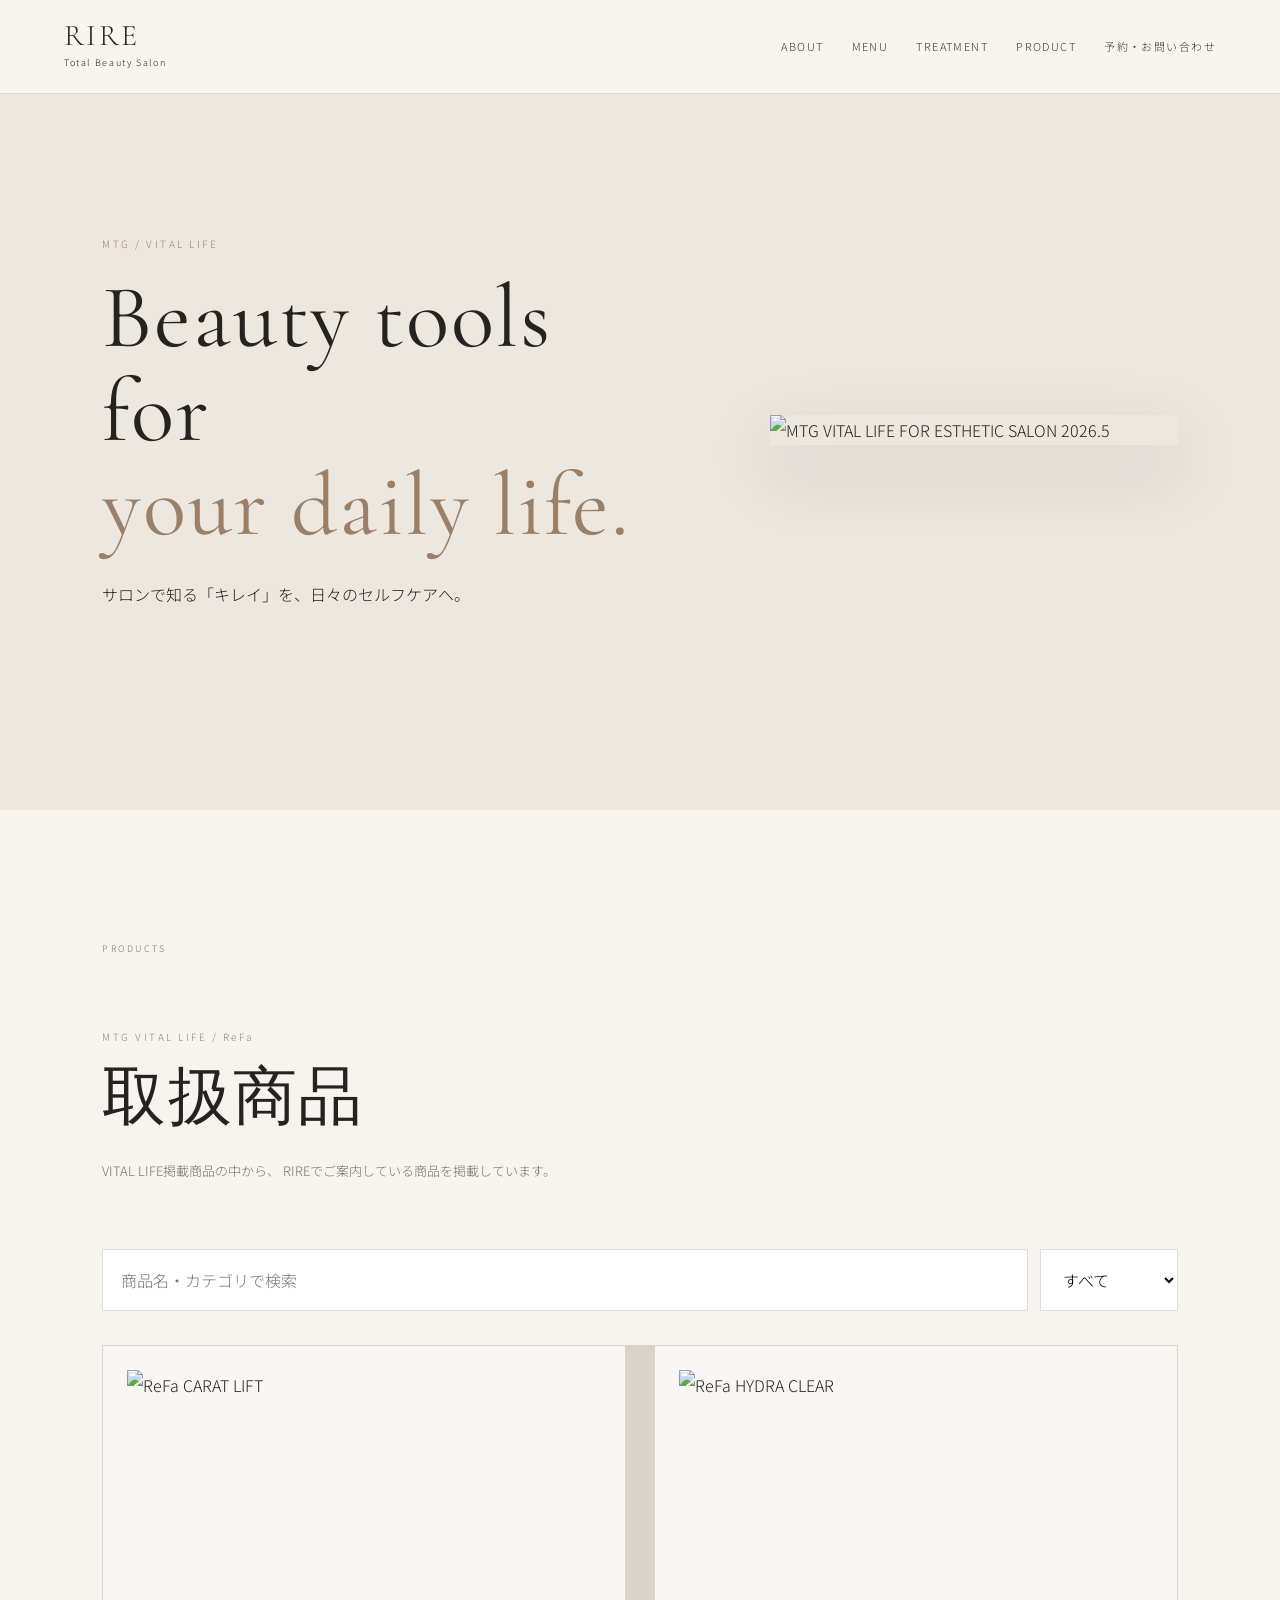
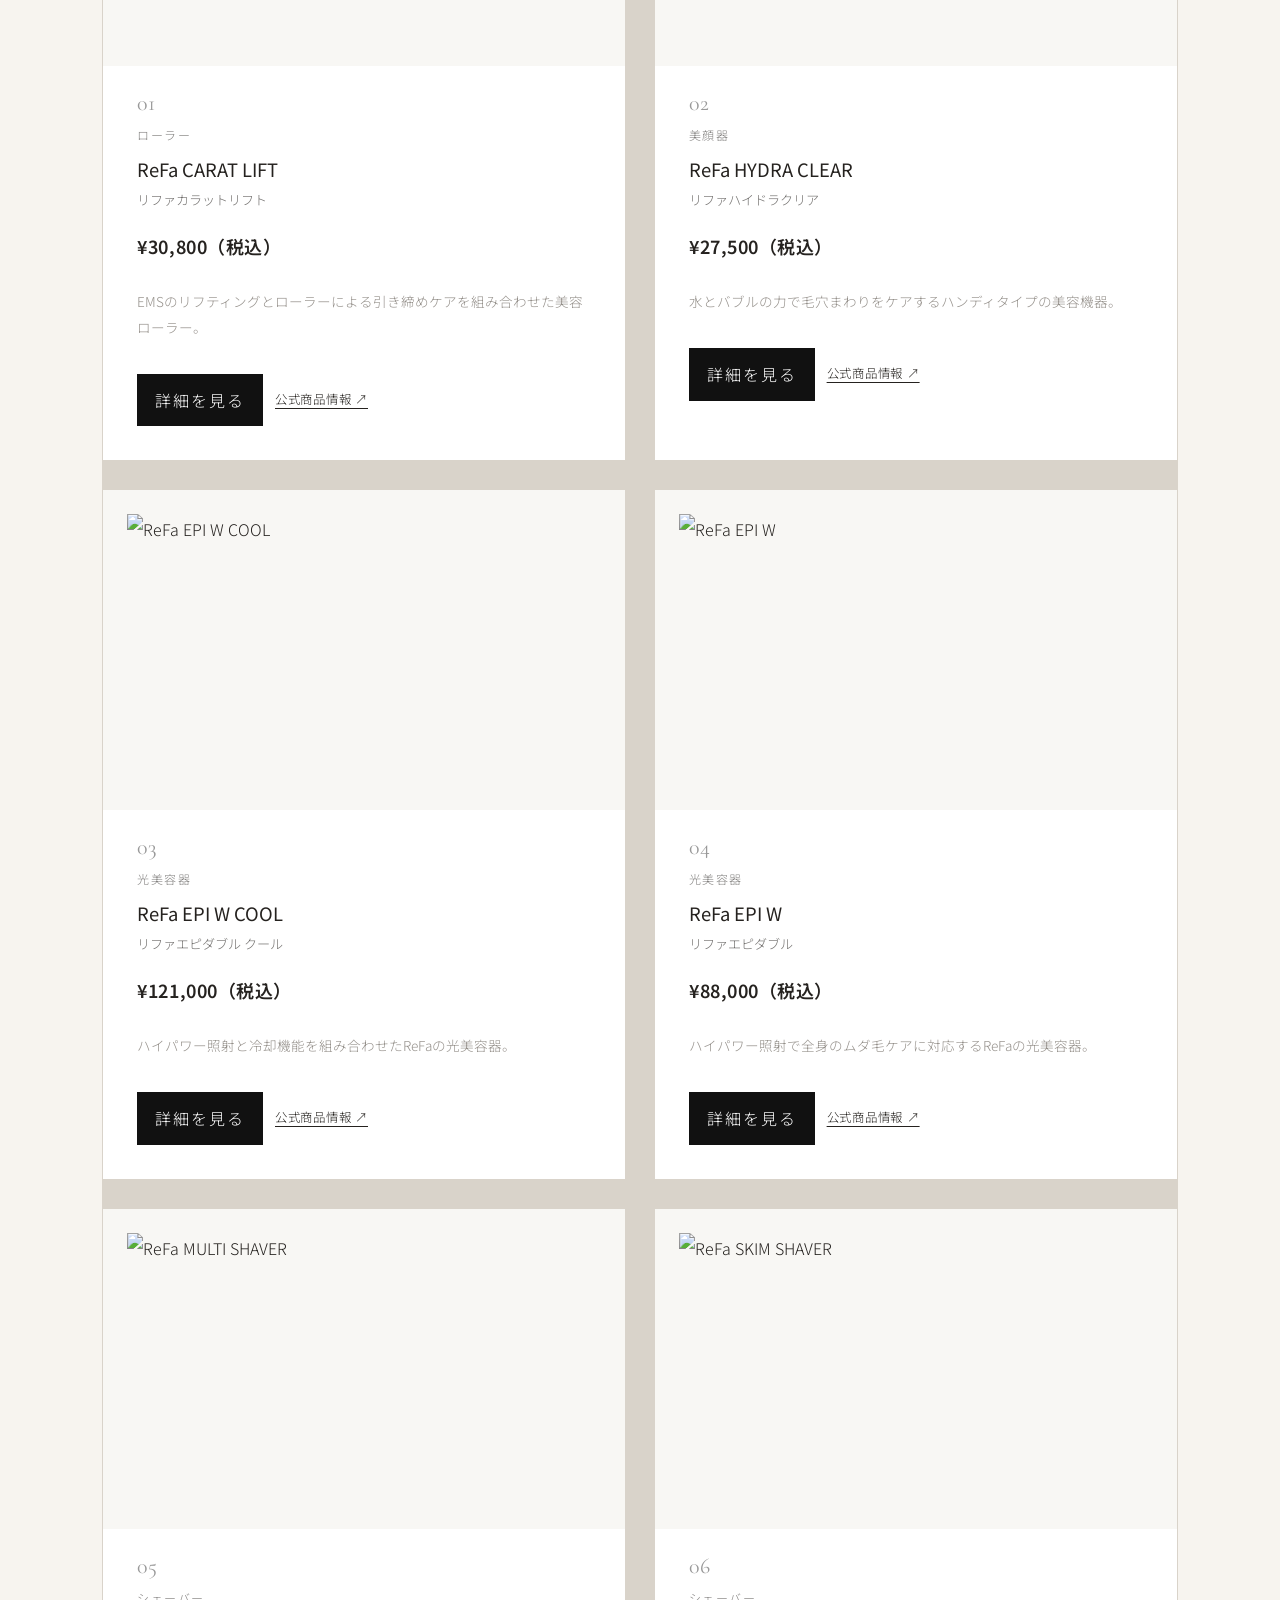
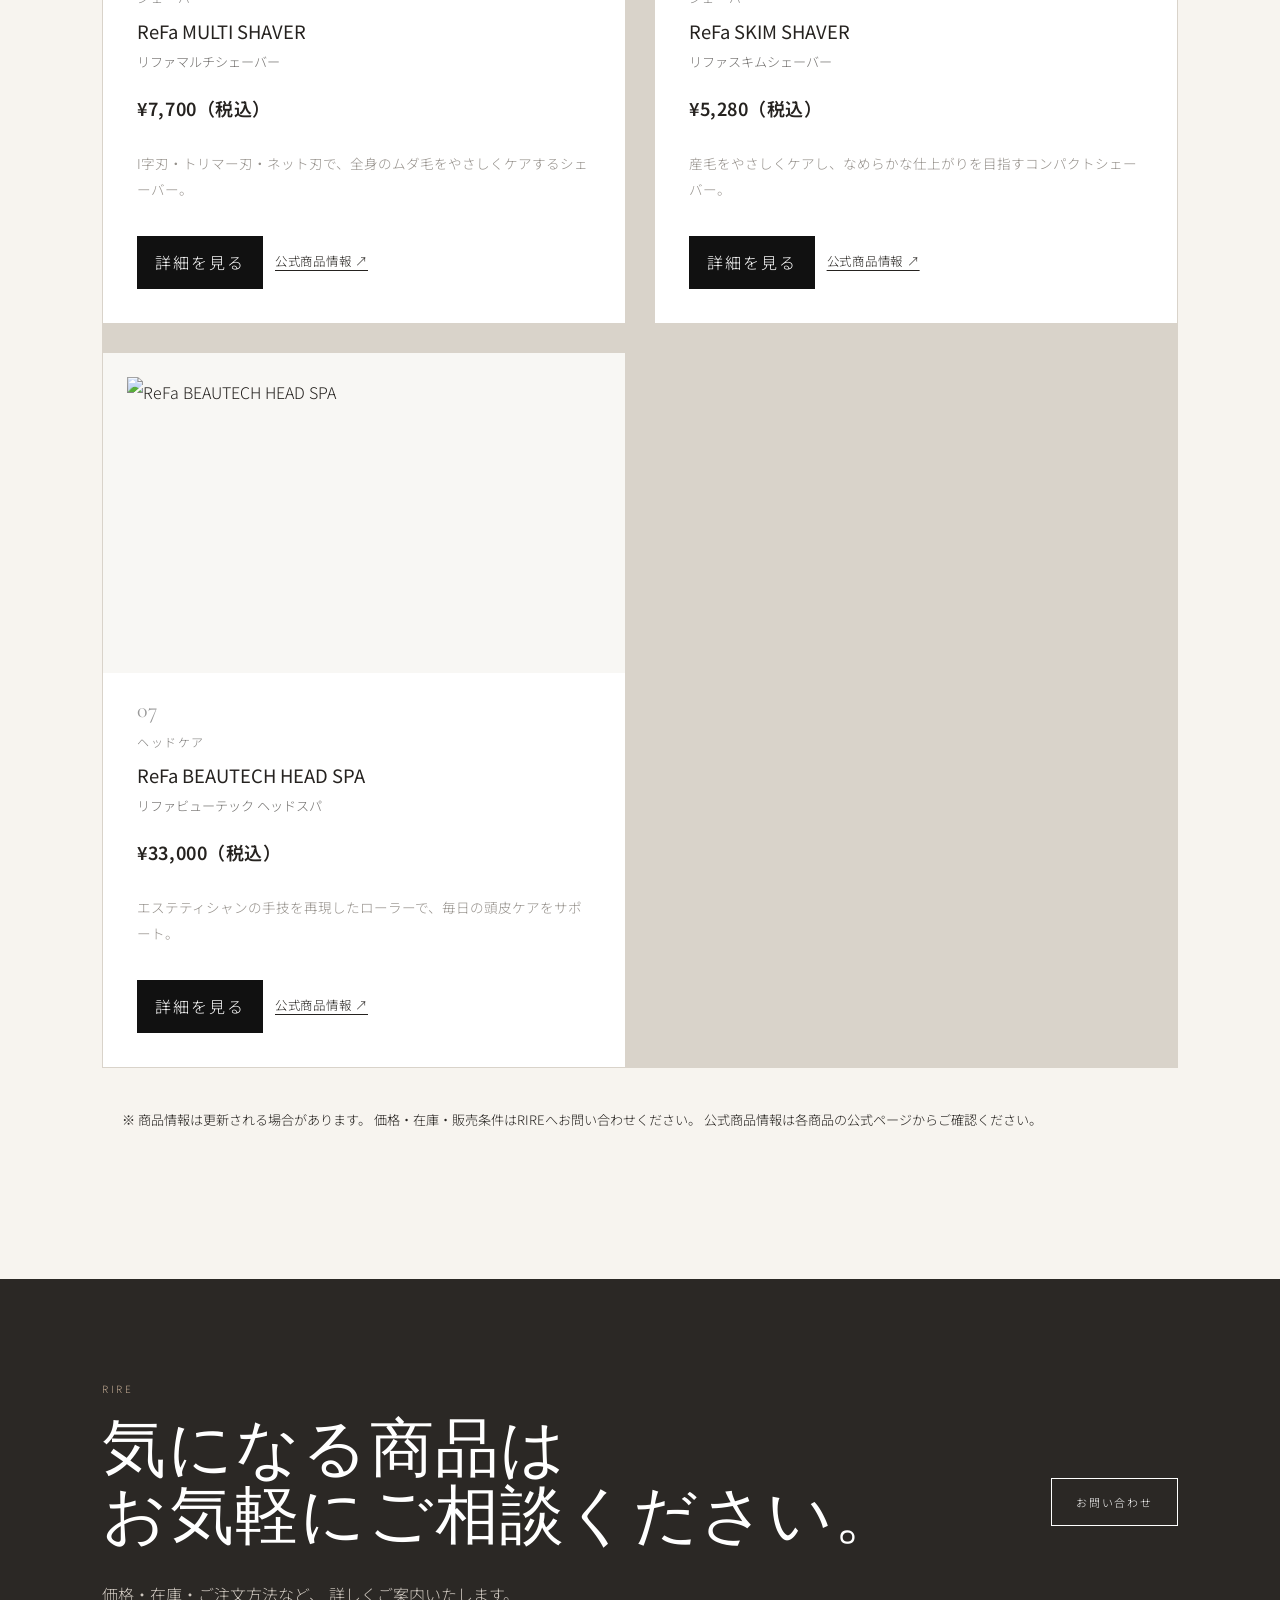
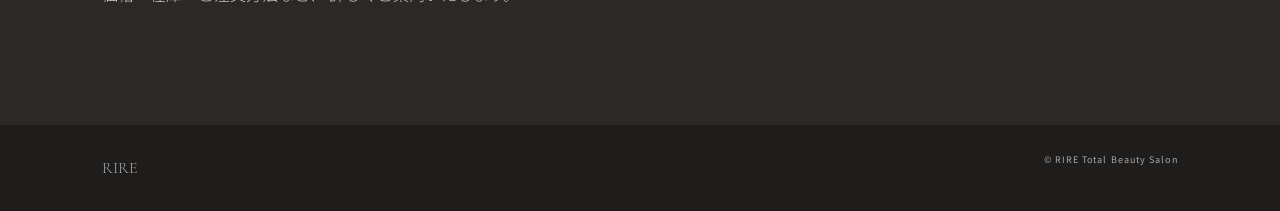
==== commit de936452: "Update product.html" ====
--- a/product.html
+++ b/product.html
@@ -3,52 +3,824 @@
 <head>
   <meta charset="utf-8">
   <meta name="viewport" content="width=device-width, initial-scale=1">
+
   <meta name="description" content="RIRE｜MTG VITAL LIFE 取扱商品・ReFa">
+
   <title>PRODUCT｜RIRE</title>
+
   <link rel="preconnect" href="https://fonts.googleapis.com">
   <link rel="preconnect" href="https://fonts.gstatic.com" crossorigin>
+
   <link href="https://fonts.googleapis.com/css2?family=Cormorant+Garamond:wght@400;500;600&family=Noto+Sans+JP:wght@300;400;500;600&display=swap" rel="stylesheet">
+
   <link rel="stylesheet" href="style.css">
+
   <style>
-    .product-toolbar{display:flex;gap:12px;flex-wrap:wrap;margin:28px 0 34px}.product-search{flex:1;min-width:240px;padding:15px 18px;border:1px solid #ddd;background:#fff;font:inherit}.product-filter{padding:15px 18px;border:1px solid #ddd;background:#fff;font:inherit}.product-card{position:relative}.product-meta{font-size:.75rem;letter-spacing:.12em;text-transform:uppercase;opacity:.58;margin:8px 0 14px}.product-actions{display:flex;gap:10px;align-items:center;margin-top:20px;flex-wrap:wrap}.official-link{font-size:.78rem;letter-spacing:.06em;text-decoration:underline;text-underline-offset:4px}.catalog-note{margin-top:22px;padding:18px 20px;background:#f7f4ef;font-size:.82rem;line-height:1.8}.empty-state{padding:50px 20px;text-align:center;display:none}.product-card.hidden{display:none}
-  
-    .product-grid{grid-template-columns:repeat(2,1fr)}
-    .product-card{padding:0 0 34px;overflow:hidden}
-    .product-image-wrap{height:320px;background:#fff;display:grid;place-items:center;overflow:hidden}
-    .product-image{width:100%;height:100%;object-fit:contain;padding:20px;mix-blend-mode:multiply}
-    .image-fallback{display:none;place-items:center;width:100%;height:100%;font:40px var(--serif);color:#aaa;background:#eee}
-    .product-card>.product-number,.product-card>.product-meta,.product-card>h3,.product-card>.product-price,.product-card>p,.product-card>.product-actions{margin-left:34px;margin-right:34px}
-    .product-number{margin-top:24px}
-    .product-price{font-size:18px;font-weight:600;letter-spacing:.03em;margin-bottom:12px}
-    .modal-image{width:100%;height:240px;object-fit:contain;background:#fff;margin-bottom:24px}
-    .modal-price{font-size:20px;font-weight:600;margin:8px 0 18px}
-    @media(max-width:760px){.product-grid{grid-template-columns:1fr}.product-image-wrap{height:300px}.product-card>.product-number,.product-card>.product-meta,.product-card>h3,.product-card>.product-price,.product-card>p,.product-card>.product-actions{margin-left:24px;margin-right:24px}}
-</style>
+
+    /* =========================
+       PRODUCT PAGE
+    ========================= */
+
+    .product-toolbar {
+      display:flex;
+      gap:12px;
+      flex-wrap:wrap;
+      margin:28px 0 34px;
+    }
+
+    .product-search {
+      flex:1;
+      min-width:240px;
+      padding:15px 18px;
+      border:1px solid #ddd;
+      background:#fff;
+      font:inherit;
+    }
+
+    .product-filter {
+      padding:15px 18px;
+      border:1px solid #ddd;
+      background:#fff;
+      font:inherit;
+    }
+
+    .product-grid {
+      display:grid;
+      grid-template-columns:repeat(2,1fr);
+      gap:30px;
+    }
+
+    .product-card {
+      position:relative;
+      padding:0 0 34px;
+      overflow:hidden;
+      background:#fff;
+    }
+
+    .product-image-wrap {
+      width:100%;
+      height:320px;
+      background:#f8f7f4;
+      display:flex;
+      align-items:center;
+      justify-content:center;
+      overflow:hidden;
+    }
+
+    .product-image {
+      width:100%;
+      height:100%;
+      object-fit:contain;
+      padding:24px;
+      display:block;
+    }
+
+    .product-number,
+    .product-meta,
+    .product-card h3,
+    .product-jp,
+    .product-price,
+    .product-card p,
+    .product-actions {
+      margin-left:34px;
+      margin-right:34px;
+    }
+
+    .product-number {
+      margin-top:24px;
+      font-family:var(--serif);
+      font-size:22px;
+      color:#999;
+    }
+
+    .product-meta {
+      font-size:.75rem;
+      letter-spacing:.12em;
+      text-transform:uppercase;
+      opacity:.58;
+      margin-top:8px;
+      margin-bottom:10px;
+    }
+
+    .product-card h3 {
+      font-size:1.15rem;
+      margin-top:0;
+      margin-bottom:6px;
+    }
+
+    .product-jp {
+      font-size:.82rem;
+      opacity:.65;
+      margin-bottom:16px;
+    }
+
+    .product-price {
+      font-size:18px;
+      font-weight:600;
+      letter-spacing:.03em;
+      margin-bottom:12px;
+    }
+
+    .product-card p {
+      font-size:.85rem;
+      line-height:1.9;
+      opacity:.78;
+    }
+
+    .product-actions {
+      display:flex;
+      gap:12px;
+      align-items:center;
+      flex-wrap:wrap;
+      margin-top:20px;
+    }
+
+    .detail-btn {
+      border:0;
+      padding:11px 18px;
+      background:#111;
+      color:#fff;
+      cursor:pointer;
+      font:inherit;
+    }
+
+    .official-link {
+      font-size:.78rem;
+      letter-spacing:.06em;
+      text-decoration:underline;
+      text-underline-offset:4px;
+    }
+
+    .catalog-note {
+      margin-top:22px;
+      padding:18px 20px;
+      background:#f7f4ef;
+      font-size:.82rem;
+      line-height:1.8;
+    }
+
+    .empty-state {
+      padding:50px 20px;
+      text-align:center;
+      display:none;
+    }
+
+    /* =========================
+       MODAL
+    ========================= */
+
+    .modal-image {
+      width:100%;
+      height:240px;
+      object-fit:contain;
+      background:#f8f7f4;
+      margin-bottom:24px;
+    }
+
+    .modal-price {
+      font-size:20px;
+      font-weight:600;
+      margin:8px 0 18px;
+    }
+
+    /* =========================
+       MOBILE
+    ========================= */
+
+    @media(max-width:760px){
+
+      .product-grid {
+        grid-template-columns:1fr;
+      }
+
+      .product-image-wrap {
+        height:300px;
+      }
+
+      .product-number,
+      .product-meta,
+      .product-card h3,
+      .product-jp,
+      .product-price,
+      .product-card p,
+      .product-actions {
+        margin-left:24px;
+        margin-right:24px;
+      }
+
+    }
+
+  </style>
 </head>
+
+
 <body class="product-page">
-  <header class="header header-solid">
-    <a class="logo" href="index.html">RIRE<span>Total Beauty Salon</span></a>
-    <nav class="nav nav-visible">
-      <a href="index.html#about">ABOUT</a><a href="index.html#menu">MENU</a><a href="index.html#treatment">TREATMENT</a><a href="#products">PRODUCT</a><a href="index.html#contact">予約・お問い合わせ</a>
-    </nav>
-  </header>
-  <main>
-    <section class="product-cover">
-      <div><p class="eyebrow">MTG / VITAL LIFE</p><h1>Beauty tools for<br><em>your daily life.</em></h1><p>サロンで知る「キレイ」を、日々のセルフケアへ。</p></div>
-      <img src="assets/vital-life-catalog.jpg" alt="MTG VITAL LIFE FOR ESTHETIC SALON 2026.5">
-    </section>
-    <section class="section" id="products">
-      <div class="section-label">PRODUCTS</div>
-      <div class="section-heading"><p class="eyebrow">MTG VITAL LIFE / ReFa</p><h2>取扱商品</h2><p>VITAL LIFE掲載商品の中から、RIREでご案内している商品を掲載しています。</p></div>
-      <div class="product-toolbar"><input id="productSearch" class="product-search" type="search" placeholder="商品名・カテゴリで検索"><select id="productFilter" class="product-filter"><option value="all">すべて</option><option value="ローラー">ローラー</option><option value="美顔器">美顔器</option><option value="光美容器">光美容器</option><option value="シェーバー">シェーバー</option><option value="ヘッドケア">ヘッドケア</option></select></div>
-      <div id="productGrid" class="product-grid"></div>
-      <div id="emptyState" class="empty-state">該当する商品がありません。</div>
-      <div class="catalog-note">※ 商品情報は更新される場合があります。価格・在庫・販売条件はRIREへお問い合わせください。公式商品情報はReFa公式サイトへのリンクから確認できます。</div>
-    </section>
-    <section class="product-cta"><div><p class="eyebrow">RIRE</p><h2>気になる商品は<br>お気軽にご相談ください。</h2><p>価格・在庫・ご注文方法など、詳しくご案内いたします。</p></div><a class="button button-light" href="index.html#contact">お問い合わせ</a></section>
-  </main>
-  <footer><div>RIRE</div><small>© RIRE Total Beauty Salon</small></footer>
-  <div class="modal" id="productModal" aria-hidden="true"><div class="modal-panel"><button class="modal-close" aria-label="閉じる">×</button><img id="modalImage" class="modal-image" src="" alt=""><p class="eyebrow">MTG / VITAL LIFE</p><h2 id="modalTitle">商品名</h2><div id="modalPrice" class="modal-price"></div><p id="modalText">商品についてお問い合わせください。</p><div class="product-actions"><a id="modalOfficial" class="button" href="#" target="_blank" rel="noopener">ReFa公式を見る</a><a class="button" href="index.html#contact">RIREへ問い合わせる</a></div></div></div>
-  <script src="product-data.js"></script><script src="product.js"></script>
+
+
+<header class="header header-solid">
+
+  <a class="logo" href="index.html">
+    RIRE
+    <span>Total Beauty Salon</span>
+  </a>
+
+  <nav class="nav nav-visible">
+    <a href="index.html#about">ABOUT</a>
+    <a href="index.html#menu">MENU</a>
+    <a href="index.html#treatment">TREATMENT</a>
+    <a href="#products">PRODUCT</a>
+    <a href="index.html#contact">予約・お問い合わせ</a>
+  </nav>
+
+</header>
+
+
+<main>
+
+
+<!-- COVER -->
+
+<section class="product-cover">
+
+  <div>
+
+    <p class="eyebrow">
+      MTG / VITAL LIFE
+    </p>
+
+    <h1>
+      Beauty tools for<br>
+      <em>your daily life.</em>
+    </h1>
+
+    <p>
+      サロンで知る「キレイ」を、日々のセルフケアへ。
+    </p>
+
+  </div>
+
+  <img
+    src="assets/vital-life-catalog.jpg"
+    alt="MTG VITAL LIFE FOR ESTHETIC SALON 2026.5"
+  >
+
+</section>
+
+
+<!-- PRODUCTS -->
+
+<section class="section" id="products">
+
+  <div class="section-label">
+    PRODUCTS
+  </div>
+
+
+  <div class="section-heading">
+
+    <p class="eyebrow">
+      MTG VITAL LIFE / ReFa
+    </p>
+
+    <h2>
+      取扱商品
+    </h2>
+
+    <p>
+      VITAL LIFE掲載商品の中から、
+      RIREでご案内している商品を掲載しています。
+    </p>
+
+  </div>
+
+
+  <!-- SEARCH -->
+
+  <div class="product-toolbar">
+
+    <input
+      id="productSearch"
+      class="product-search"
+      type="search"
+      placeholder="商品名・カテゴリで検索"
+    >
+
+    <select
+      id="productFilter"
+      class="product-filter"
+    >
+
+      <option value="all">
+        すべて
+      </option>
+
+      <option value="ローラー">
+        ローラー
+      </option>
+
+      <option value="美顔器">
+        美顔器
+      </option>
+
+      <option value="光美容器">
+        光美容器
+      </option>
+
+      <option value="シェーバー">
+        シェーバー
+      </option>
+
+      <option value="ヘッドケア">
+        ヘッドケア
+      </option>
+
+    </select>
+
+  </div>
+
+
+  <!-- PRODUCT GRID -->
+
+  <div
+    id="productGrid"
+    class="product-grid"
+  ></div>
+
+
+  <div
+    id="emptyState"
+    class="empty-state"
+  >
+    該当する商品がありません。
+  </div>
+
+
+  <div class="catalog-note">
+
+    ※ 商品情報は更新される場合があります。
+    価格・在庫・販売条件はRIREへお問い合わせください。
+    公式商品情報は各商品の公式ページからご確認ください。
+
+  </div>
+
+</section>
+
+
+<!-- CTA -->
+
+<section class="product-cta">
+
+  <div>
+
+    <p class="eyebrow">
+      RIRE
+    </p>
+
+    <h2>
+      気になる商品は<br>
+      お気軽にご相談ください。
+    </h2>
+
+    <p>
+      価格・在庫・ご注文方法など、
+      詳しくご案内いたします。
+    </p>
+
+  </div>
+
+
+  <a
+    class="button button-light"
+    href="index.html#contact"
+  >
+    お問い合わせ
+  </a>
+
+</section>
+
+
+</main>
+
+
+<footer>
+
+  <div>
+    RIRE
+  </div>
+
+  <small>
+    © RIRE Total Beauty Salon
+  </small>
+
+</footer>
+
+
+<!-- MODAL -->
+
+<div
+  class="modal"
+  id="productModal"
+  aria-hidden="true"
+>
+
+  <div class="modal-panel">
+
+    <button
+      class="modal-close"
+      aria-label="閉じる"
+    >
+      ×
+    </button>
+
+
+    <img
+      id="modalImage"
+      class="modal-image"
+      src=""
+      alt=""
+    >
+
+
+    <p class="eyebrow">
+      MTG / VITAL LIFE
+    </p>
+
+
+    <h2 id="modalTitle">
+      商品名
+    </h2>
+
+
+    <div
+      id="modalPrice"
+      class="modal-price"
+    ></div>
+
+
+    <p id="modalText">
+      商品についてお問い合わせください。
+    </p>
+
+
+    <div class="product-actions">
+
+      <a
+        id="modalOfficial"
+        class="button"
+        href="#"
+        target="_blank"
+        rel="noopener"
+      >
+        ReFa公式を見る
+      </a>
+
+      <a
+        class="button"
+        href="index.html#contact"
+      >
+        RIREへ問い合わせる
+      </a>
+
+    </div>
+
+  </div>
+
+</div>
+
+
+<!--
+  商品データをこのHTML内に直接記述。
+  product-data.js / product.js に依存しない構成。
+-->
+
+<script>
+
+const PRODUCTS = [
+
+  {
+    name: "ReFa CARAT LIFT",
+    jp: "リファカラットリフト",
+    category: "ローラー",
+    price: "¥30,800（税込）",
+    desc: "EMSのリフティングとローラーによる引き締めケアを組み合わせた美容ローラー。",
+    image: "https://www.mtgec.jp/shop/item/mtgec/picture/goods/354647_thumbnail.jpg",
+    url: "https://www.refa.net/item/refa_carat_lift/"
+  },
+
+  {
+    name: "ReFa HYDRA CLEAR",
+    jp: "リファハイドラクリア",
+    category: "美顔器",
+    price: "¥27,500（税込）",
+    desc: "水とバブルの力で毛穴まわりをケアするハンディタイプの美容機器。",
+    image: "https://www.refa.net/item/refa_hydra_clear/images/img-hero-sp.jpg",
+    url: "https://www.refa.net/item/refa_hydra_clear/"
+  },
+
+  {
+    name: "ReFa EPI W COOL",
+    jp: "リファエピダブル クール",
+    category: "光美容器",
+    price: "¥121,000（税込）",
+    desc: "ハイパワー照射と冷却機能を組み合わせたReFaの光美容器。",
+    image: "https://www.mtgec.jp/assets/beauty/refa/refa_beautech/epi_series/img/im-modal-cool-sp.jpg",
+    url: "https://www.refa.net/item/refa_epi_w_cool/"
+  },
+
+  {
+    name: "ReFa EPI W",
+    jp: "リファエピダブル",
+    category: "光美容器",
+    price: "¥88,000（税込）",
+    desc: "ハイパワー照射で全身のムダ毛ケアに対応するReFaの光美容器。",
+    image: "https://www.mtgec.jp/assets/beauty/refa/refa_beautech/epi_series/img/im-modal-epi-w-sp.jpg",
+    url: "https://www.refa.net/item/refa_epi_w/"
+  },
+
+  {
+    name: "ReFa MULTI SHAVER",
+    jp: "リファマルチシェーバー",
+    category: "シェーバー",
+    price: "¥7,700（税込）",
+    desc: "I字刃・トリマー刃・ネット刃で、全身のムダ毛をやさしくケアするシェーバー。",
+    image: "https://www.mtgec.jp/img/goods/2/1677620101_299a2cb779484d21a246995fb8c0de71_2.jpg",
+    url: "https://www.refa.net/item/refa_multi_shaver/"
+  },
+
+  {
+    name: "ReFa SKIM SHAVER",
+    jp: "リファスキムシェーバー",
+    category: "シェーバー",
+    price: "¥5,280（税込）",
+    desc: "産毛をやさしくケアし、なめらかな仕上がりを目指すコンパクトシェーバー。",
+    image: "https://www.refa.net/en/item/refa_skim_shaver/images/img-hero-sp.jpg",
+    url: "https://www.refa.net/item/refa_skim_shaver/"
+  },
+
+  {
+    name: "ReFa BEAUTECH HEAD SPA",
+    jp: "リファビューテック ヘッドスパ",
+    category: "ヘッドケア",
+    price: "¥33,000（税込）",
+    desc: "エステティシャンの手技を再現したローラーで、毎日の頭皮ケアをサポート。",
+    image: "https://www.refa.net/en/item/images/OG_98_ReFa_BEAUTECH_HEAD_SPA.jpg",
+    url: "https://www.refa.net/item/refa_beautech_head_spa/"
+  }
+
+];
+
+
+const grid =
+  document.getElementById("productGrid");
+
+const search =
+  document.getElementById("productSearch");
+
+const filter =
+  document.getElementById("productFilter");
+
+const empty =
+  document.getElementById("emptyState");
+
+
+function renderProducts() {
+
+  const keyword =
+    search.value.trim().toLowerCase();
+
+  const category =
+    filter.value;
+
+  grid.innerHTML = "";
+
+  let count = 0;
+
+
+  PRODUCTS.forEach(function(product, index) {
+
+    const searchText =
+      (
+        product.name +
+        product.jp +
+        product.category +
+        product.desc
+      ).toLowerCase();
+
+
+    const keywordMatch =
+      !keyword ||
+      searchText.includes(keyword);
+
+
+    const categoryMatch =
+      category === "all" ||
+      product.category === category;
+
+
+    if (!keywordMatch || !categoryMatch) {
+      return;
+    }
+
+
+    count++;
+
+
+    const card =
+      document.createElement("article");
+
+    card.className =
+      "product-card";
+
+
+    card.innerHTML = `
+
+      <div class="product-image-wrap">
+
+        <img
+          class="product-image"
+          src="${product.image}"
+          alt="${product.name}"
+          loading="lazy"
+        >
+
+      </div>
+
+
+      <div class="product-number">
+        ${String(index + 1).padStart(2, "0")}
+      </div>
+
+
+      <div class="product-meta">
+        ${product.category}
+      </div>
+
+
+      <h3>
+        ${product.name}
+      </h3>
+
+
+      <div class="product-jp">
+        ${product.jp}
+      </div>
+
+
+      <div class="product-price">
+        ${product.price}
+      </div>
+
+
+      <p>
+        ${product.desc}
+      </p>
+
+
+      <div class="product-actions">
+
+        <button
+          class="detail-btn"
+          type="button"
+        >
+          詳細を見る
+        </button>
+
+
+        <a
+          class="official-link"
+          href="${product.url}"
+          target="_blank"
+          rel="noopener"
+        >
+          公式商品情報 ↗
+        </a>
+
+      </div>
+
+    `;
+
+
+    card
+      .querySelector(".detail-btn")
+      .addEventListener(
+        "click",
+        function() {
+          openModal(product);
+        }
+      );
+
+
+    grid.appendChild(card);
+
+  });
+
+
+  empty.style.display =
+    count === 0 ? "block" : "none";
+
+}
+
+
+const modal =
+  document.getElementById("productModal");
+
+const modalImage =
+  document.getElementById("modalImage");
+
+const modalTitle =
+  document.getElementById("modalTitle");
+
+const modalPrice =
+  document.getElementById("modalPrice");
+
+const modalText =
+  document.getElementById("modalText");
+
+const modalOfficial =
+  document.getElementById("modalOfficial");
+
+
+function openModal(product) {
+
+  modalImage.src =
+    product.image;
+
+  modalImage.alt =
+    product.name;
+
+  modalTitle.textContent =
+    product.name;
+
+  modalPrice.textContent =
+    product.price;
+
+  modalText.textContent =
+    product.desc;
+
+  modalOfficial.href =
+    product.url;
+
+  modal.classList.add("is-open");
+
+  modal.setAttribute(
+    "aria-hidden",
+    "false"
+  );
+
+}
+
+
+function closeModal() {
+
+  modal.classList.remove(
+    "is-open"
+  );
+
+  modal.setAttribute(
+    "aria-hidden",
+    "true"
+  );
+
+}
+
+
+document
+  .querySelector(".modal-close")
+  .addEventListener(
+    "click",
+    closeModal
+  );
+
+
+modal.addEventListener(
+  "click",
+  function(event) {
+
+    if (
+      event.target === modal
+    ) {
+      closeModal();
+    }
+
+  }
+);
+
+
+search.addEventListener(
+  "input",
+  renderProducts
+);
+
+
+filter.addEventListener(
+  "change",
+  renderProducts
+);
+
+
+renderProducts();
+
+</script>
+
 </body>
-</html>+</html>
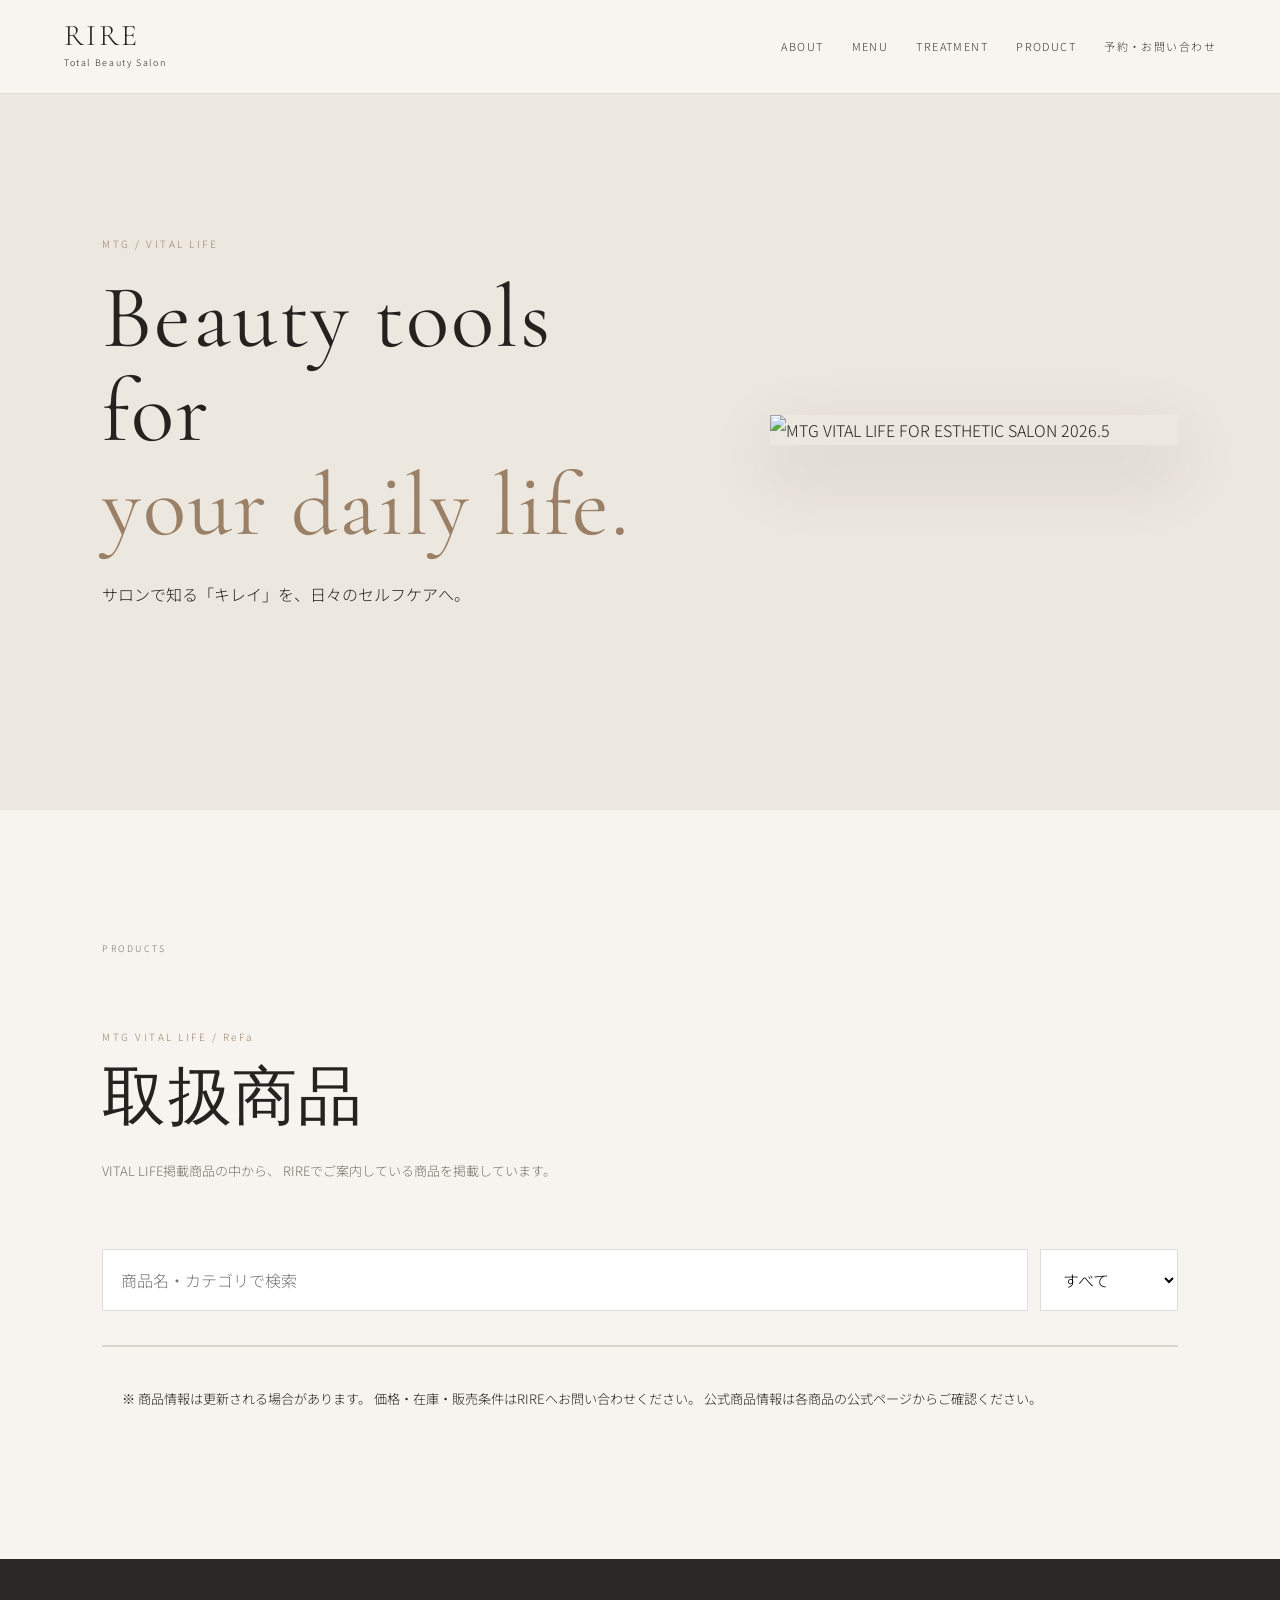
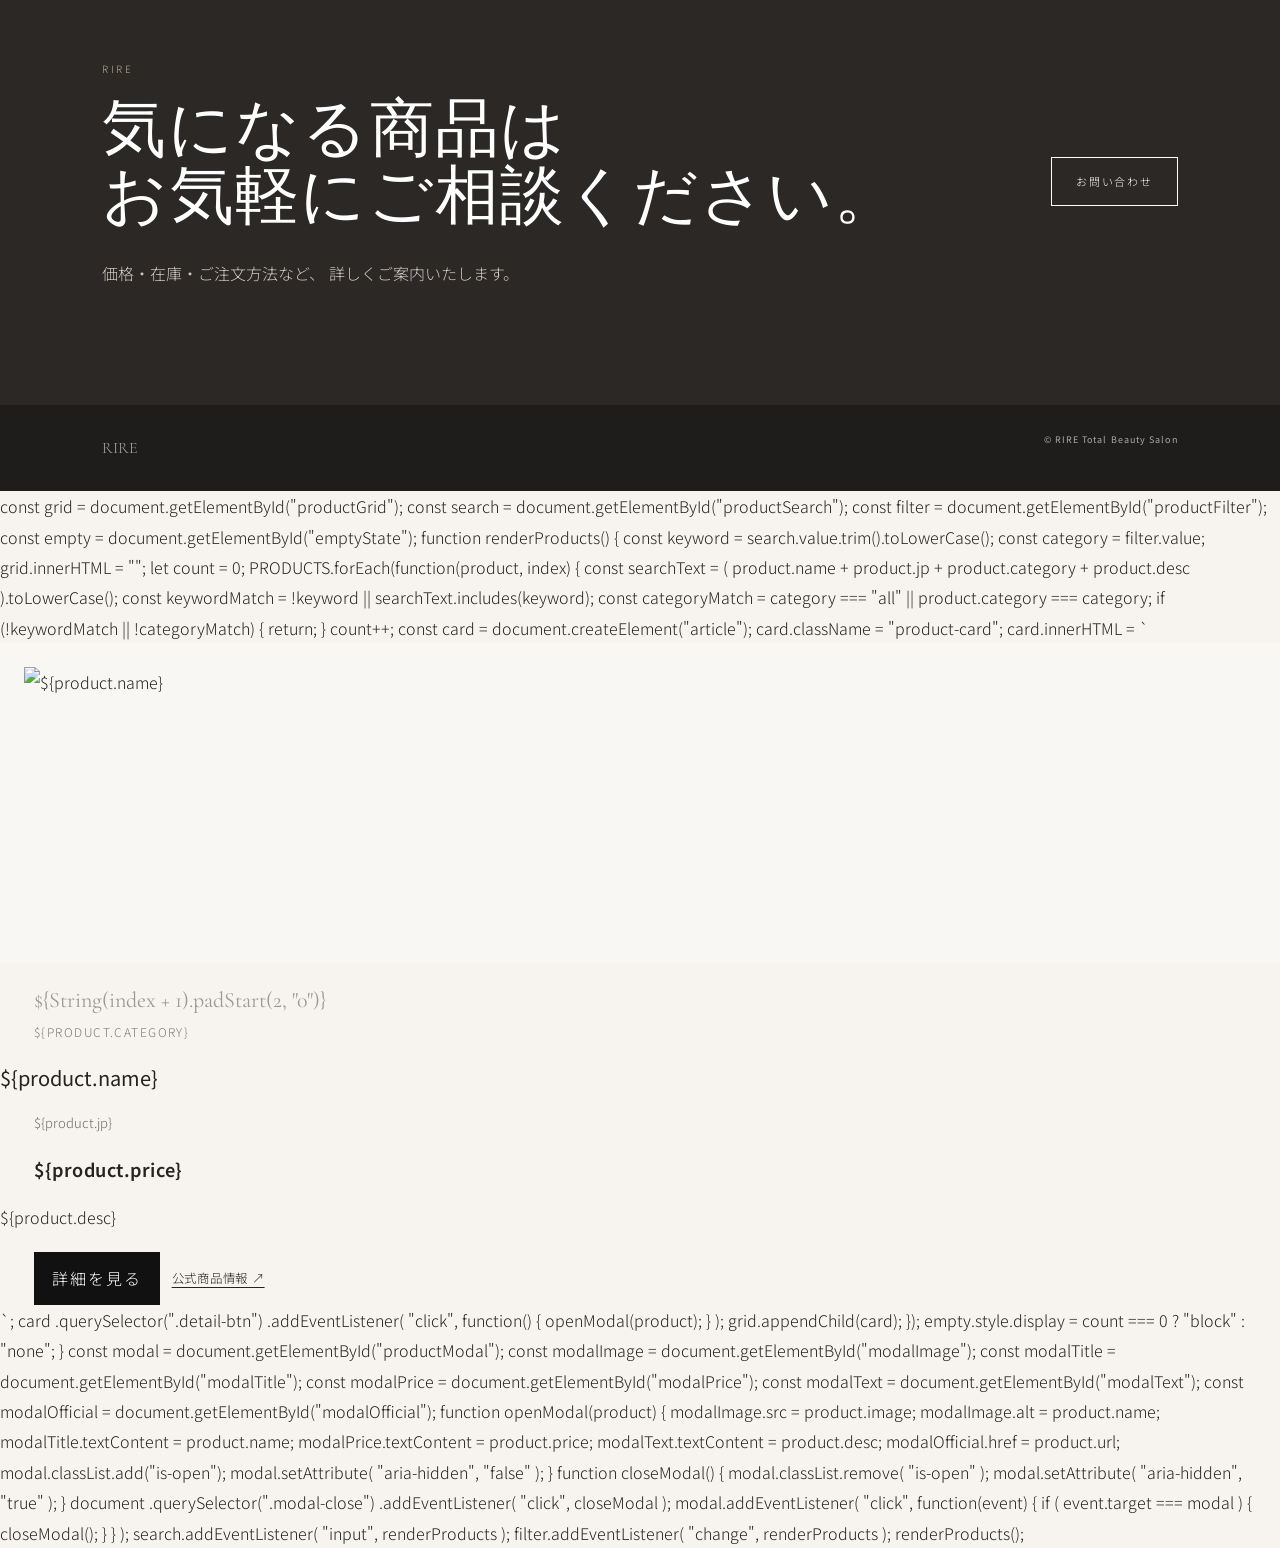
==== commit f8e32fc8: "Update product.html" ====
--- a/product.html
+++ b/product.html
@@ -503,7 +503,7 @@
     category: "ローラー",
     price: "¥30,800（税込）",
     desc: "EMSのリフティングとローラーによる引き締めケアを組み合わせた美容ローラー。",
-    image: "https://www.mtgec.jp/shop/item/mtgec/picture/goods/354647_thumbnail.jpg",
+    image: "https://www.refa.net/item/refa_carat_lift/images/img-product.jpg",
     url: "https://www.refa.net/item/refa_carat_lift/"
   },
 
@@ -513,7 +513,7 @@
     category: "美顔器",
     price: "¥27,500（税込）",
     desc: "水とバブルの力で毛穴まわりをケアするハンディタイプの美容機器。",
-    image: "https://www.refa.net/item/refa_hydra_clear/images/img-hero-sp.jpg",
+    image: "https://www.refa.net/item/refa_hydra_clear/images/img-product.jpg",
     url: "https://www.refa.net/item/refa_hydra_clear/"
   },
 
@@ -523,7 +523,7 @@
     category: "光美容器",
     price: "¥121,000（税込）",
     desc: "ハイパワー照射と冷却機能を組み合わせたReFaの光美容器。",
-    image: "https://www.mtgec.jp/assets/beauty/refa/refa_beautech/epi_series/img/im-modal-cool-sp.jpg",
+    image: "https://www.refa.net/item/refa_epi_w_cool/images/img-product.jpg",
     url: "https://www.refa.net/item/refa_epi_w_cool/"
   },
 
@@ -533,7 +533,7 @@
     category: "光美容器",
     price: "¥88,000（税込）",
     desc: "ハイパワー照射で全身のムダ毛ケアに対応するReFaの光美容器。",
-    image: "https://www.mtgec.jp/assets/beauty/refa/refa_beautech/epi_series/img/im-modal-epi-w-sp.jpg",
+    image: "https://www.refa.net/item/refa_epi_w/images/img-product.jpg",
     url: "https://www.refa.net/item/refa_epi_w/"
   },
 
@@ -543,7 +543,7 @@
     category: "シェーバー",
     price: "¥7,700（税込）",
     desc: "I字刃・トリマー刃・ネット刃で、全身のムダ毛をやさしくケアするシェーバー。",
-    image: "https://www.mtgec.jp/img/goods/2/1677620101_299a2cb779484d21a246995fb8c0de71_2.jpg",
+    image: "https://www.refa.net/item/refa_multi_shaver/images/img-product.jpg",
     url: "https://www.refa.net/item/refa_multi_shaver/"
   },
 
@@ -553,7 +553,7 @@
     category: "シェーバー",
     price: "¥5,280（税込）",
     desc: "産毛をやさしくケアし、なめらかな仕上がりを目指すコンパクトシェーバー。",
-    image: "https://www.refa.net/en/item/refa_skim_shaver/images/img-hero-sp.jpg",
+    image: "https://www.refa.net/item/refa_skim_shaver/images/img-hero-sp.jpg",
     url: "https://www.refa.net/item/refa_skim_shaver/"
   },
 
@@ -563,11 +563,13 @@
     category: "ヘッドケア",
     price: "¥33,000（税込）",
     desc: "エステティシャンの手技を再現したローラーで、毎日の頭皮ケアをサポート。",
-    image: "https://www.refa.net/en/item/images/OG_98_ReFa_BEAUTECH_HEAD_SPA.jpg",
+    image: "https://www.refa.net/item/refa_beautech_head_spa/images/img-hero-sp.jpg",
     url: "https://www.refa.net/item/refa_beautech_head_spa/"
   }
 
 ];
+
+</script>
 
 
 const grid =
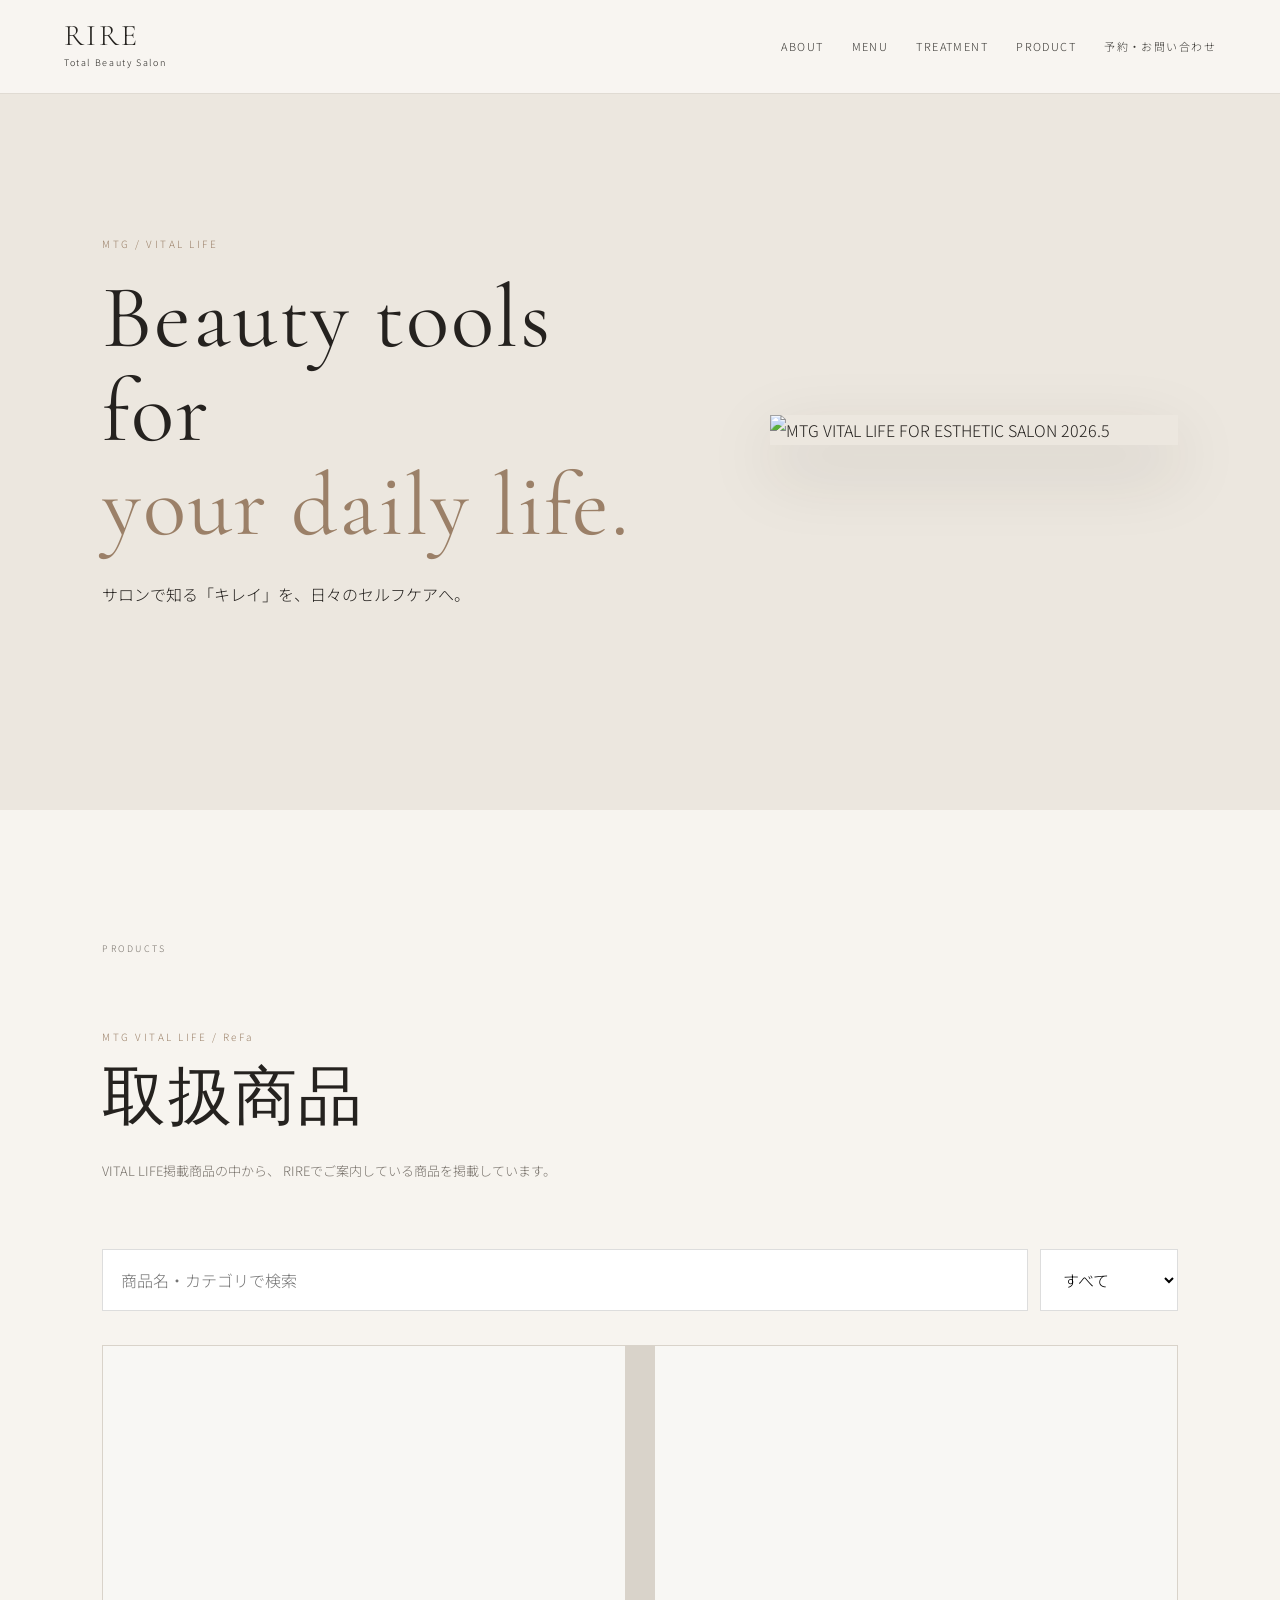
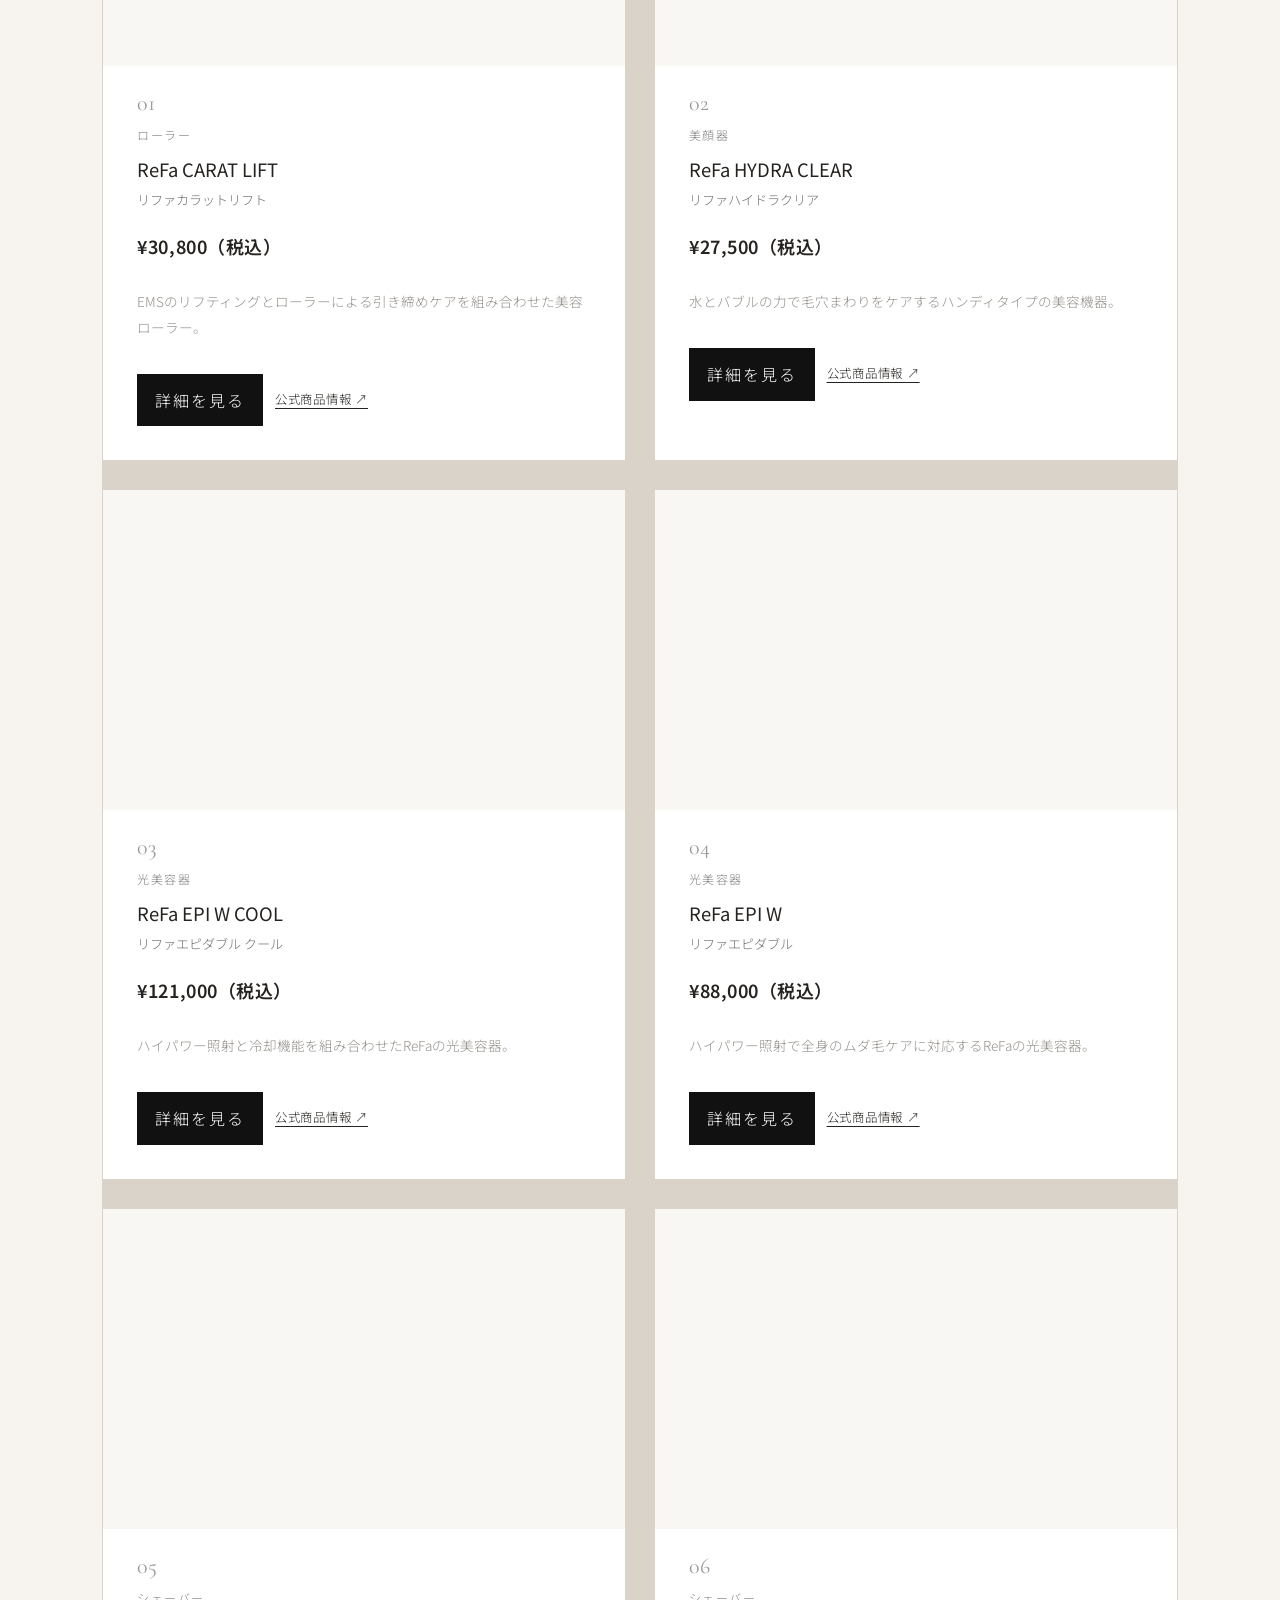
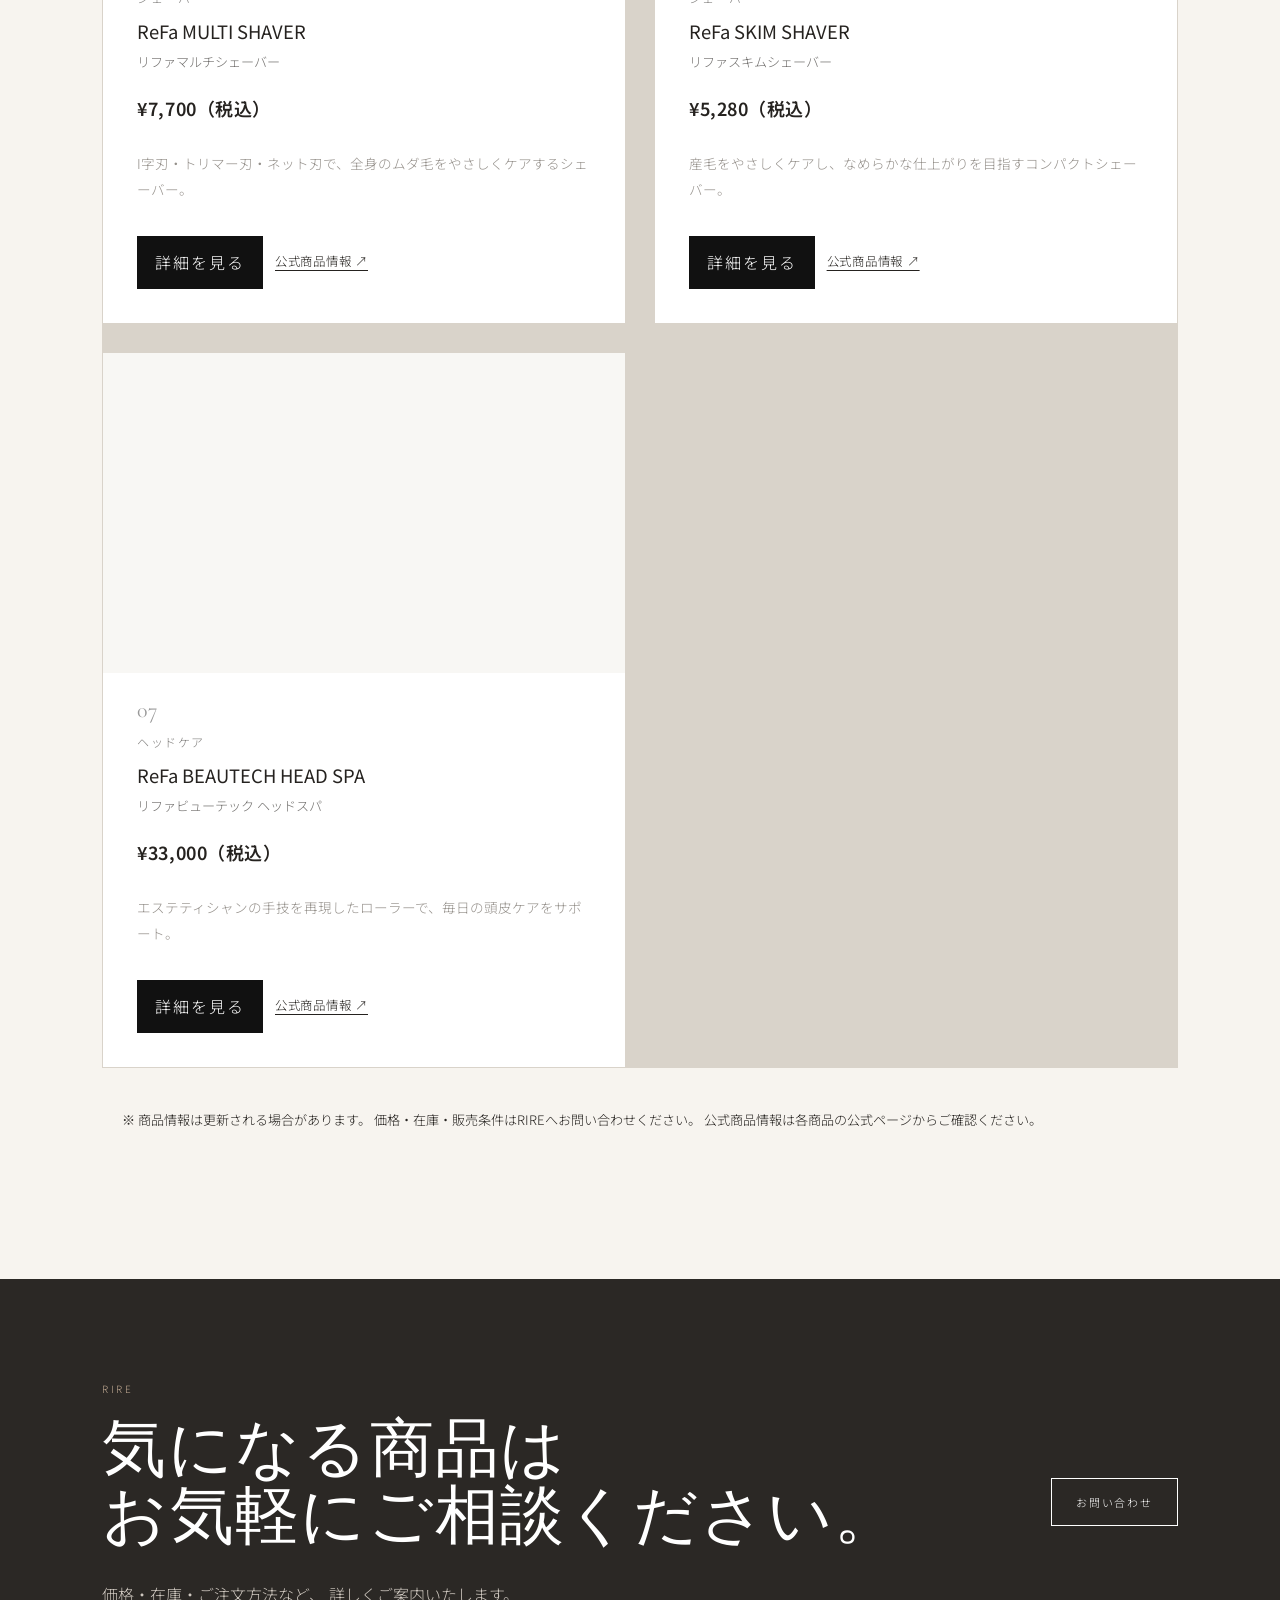
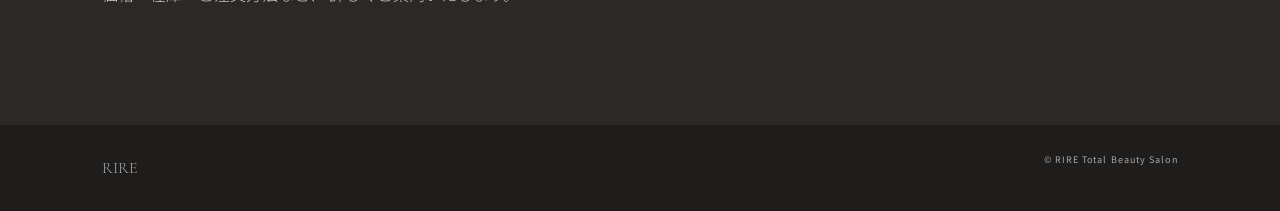
==== commit 7769f67e: "Update product.html" ====
--- a/product.html
+++ b/product.html
@@ -489,8 +489,8 @@
 
 
 <!--
-  商品データをこのHTML内に直接記述。
-  product-data.js / product.js に依存しない構成。
+  商品データと表示処理をこのHTML内に直接記述。
+  product-data.js / product.js には依存しない構成。
 -->
 
 <script>
@@ -569,8 +569,6 @@
 
 ];
 
-</script>
-
 
 const grid =
   document.getElementById("productGrid");
@@ -643,6 +641,7 @@
           src="${product.image}"
           alt="${product.name}"
           loading="lazy"
+          onerror="this.style.display='none';"
         >
 
       </div>
@@ -824,5 +823,6 @@
 
 </script>
 
+
 </body>
 </html>
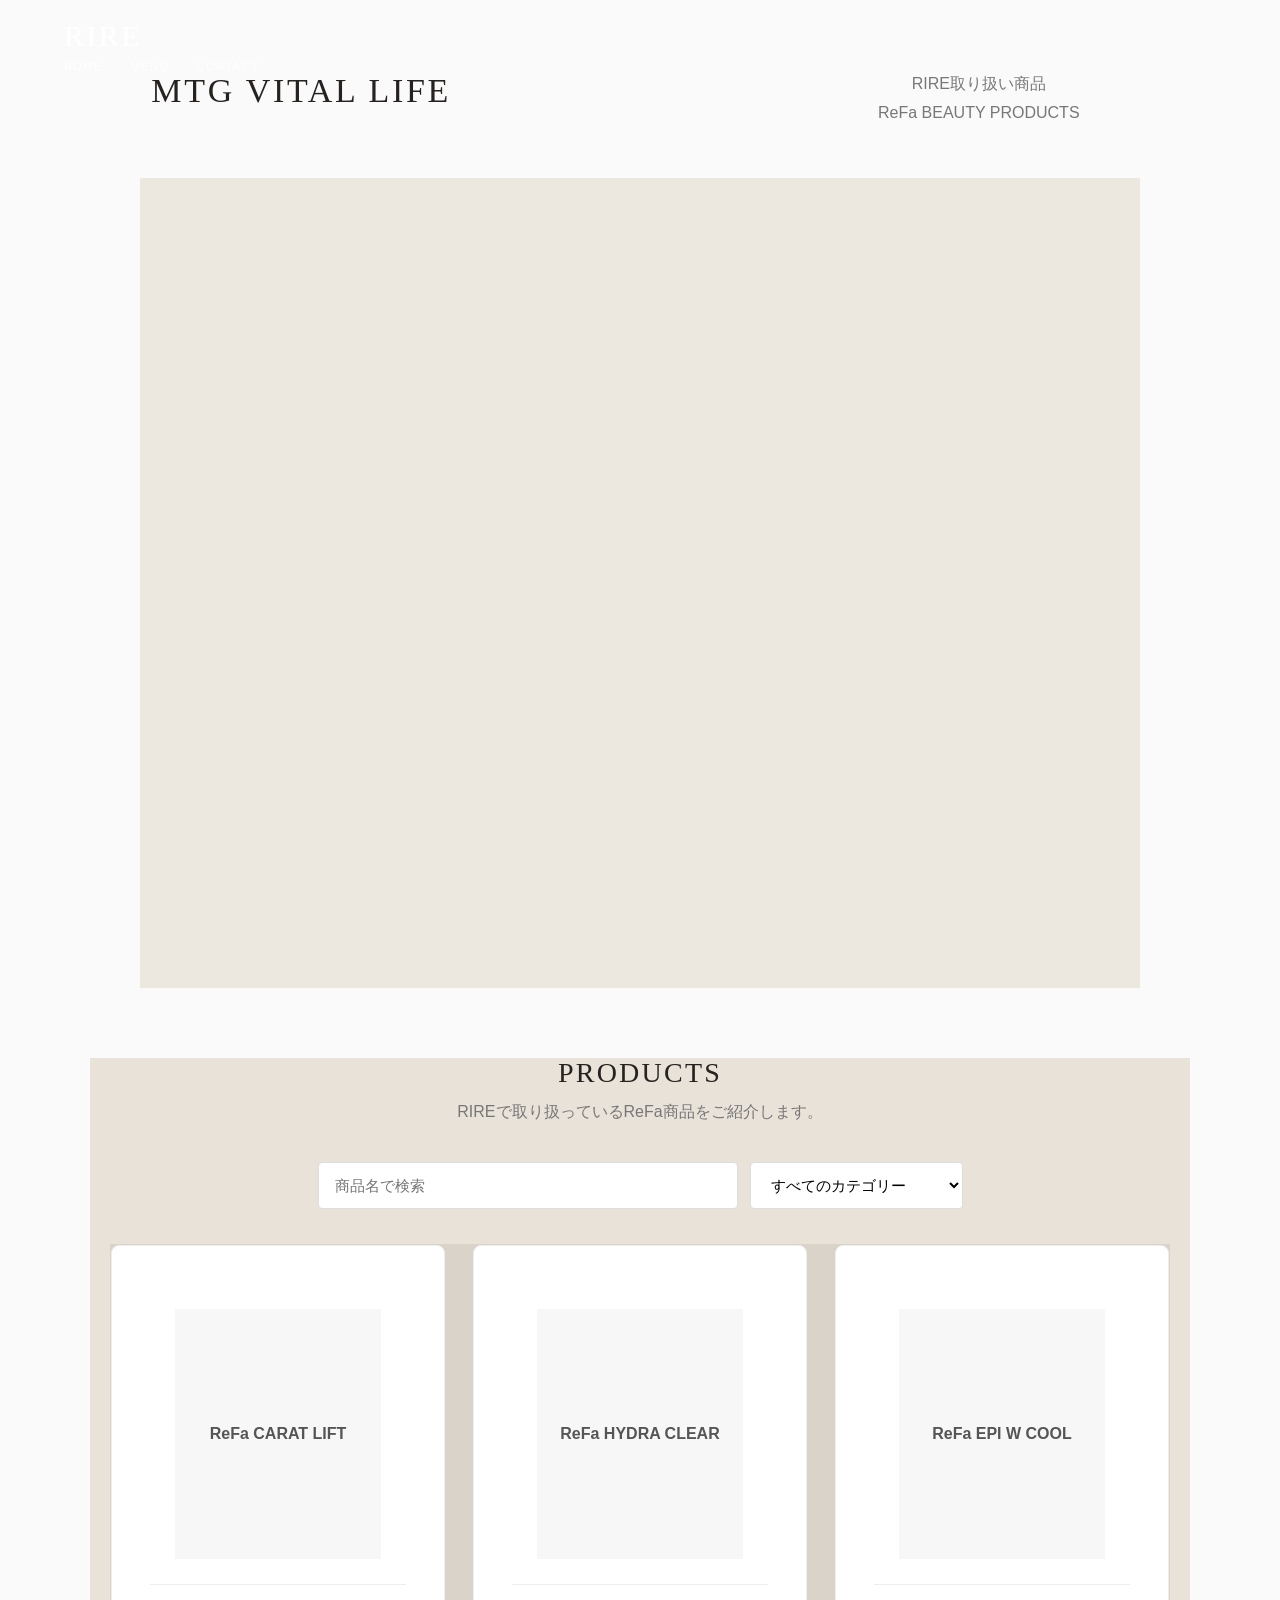
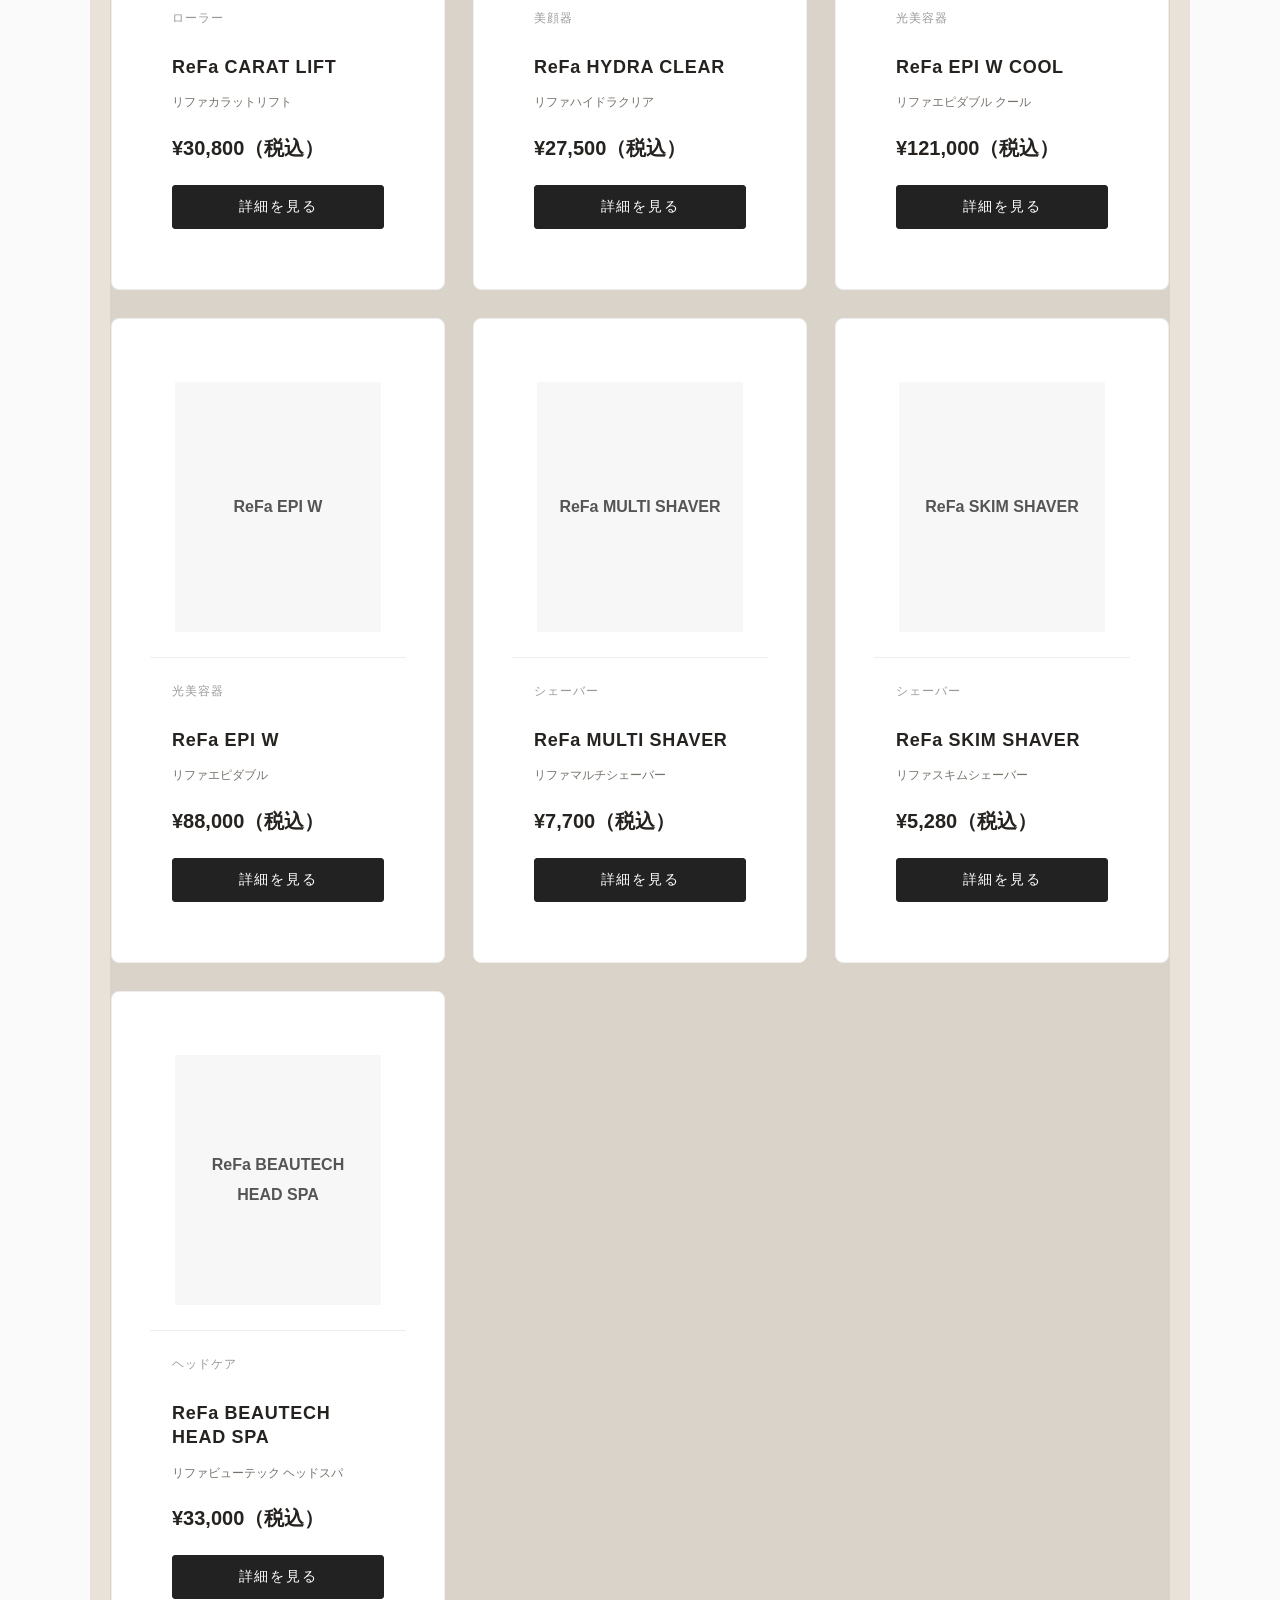
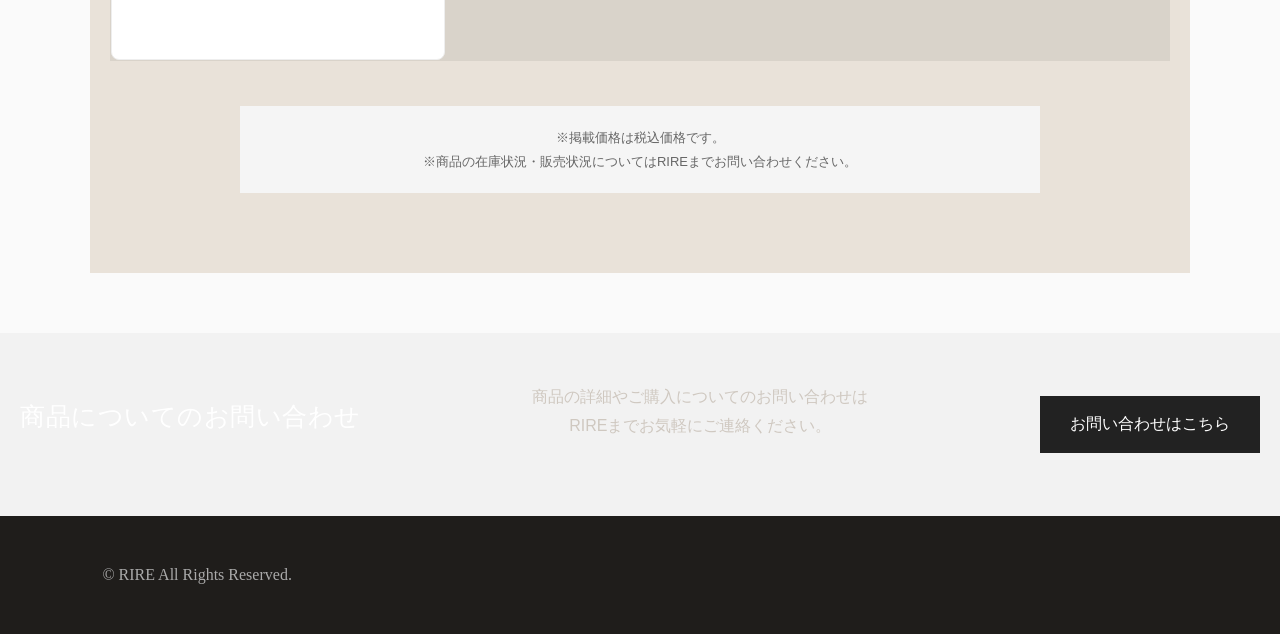
==== commit 0776986a: "Update product.html" ====
--- a/product.html
+++ b/product.html
@@ -1,828 +1,743 @@
 <!doctype html>
 <html lang="ja">
 <head>
-  <meta charset="utf-8">
-  <meta name="viewport" content="width=device-width, initial-scale=1">
-
-  <meta name="description" content="RIRE｜MTG VITAL LIFE 取扱商品・ReFa">
-
-  <title>PRODUCT｜RIRE</title>
-
-  <link rel="preconnect" href="https://fonts.googleapis.com">
-  <link rel="preconnect" href="https://fonts.gstatic.com" crossorigin>
-
-  <link href="https://fonts.googleapis.com/css2?family=Cormorant+Garamond:wght@400;500;600&family=Noto+Sans+JP:wght@300;400;500;600&display=swap" rel="stylesheet">
+  <meta charset="UTF-8">
+  <meta name="viewport" content="width=device-width, initial-scale=1.0">
+
+  <title>MTG VITAL LIFE | RIRE</title>
 
   <link rel="stylesheet" href="style.css">
 
   <style>
-
-    /* =========================
-       PRODUCT PAGE
-    ========================= */
-
-    .product-toolbar {
-      display:flex;
-      gap:12px;
-      flex-wrap:wrap;
-      margin:28px 0 34px;
+    .product-page {
+      background: #fafafa;
+    }
+
+    .product-hero {
+      text-align: center;
+      padding: 70px 20px 50px;
+    }
+
+    .product-hero h1 {
+      margin: 0 0 15px;
+      font-size: 34px;
+      letter-spacing: 0.08em;
+    }
+
+    .product-hero p {
+      margin: 0;
+      color: #777;
+      line-height: 1.8;
+    }
+
+    .product-cover {
+      max-width: 1000px;
+      margin: 0 auto 70px;
+      padding: 0 20px;
+    }
+
+    .product-cover img {
+      display: block;
+      width: 100%;
+      height: auto;
+      border-radius: 8px;
+    }
+
+    .product-section {
+      max-width: 1100px;
+      margin: 0 auto;
+      padding: 0 20px 80px;
+    }
+
+    .product-section-title {
+      text-align: center;
+      margin-bottom: 35px;
+    }
+
+    .product-section-title h2 {
+      margin: 0 0 10px;
+      font-size: 28px;
+      letter-spacing: 0.08em;
+    }
+
+    .product-section-title p {
+      margin: 0;
+      color: #777;
+    }
+
+    .product-tools {
+      display: flex;
+      justify-content: center;
+      gap: 12px;
+      flex-wrap: wrap;
+      margin-bottom: 35px;
     }
 
     .product-search {
-      flex:1;
-      min-width:240px;
-      padding:15px 18px;
-      border:1px solid #ddd;
-      background:#fff;
-      font:inherit;
+      width: min(420px, 100%);
+      padding: 13px 16px;
+      border: 1px solid #ddd;
+      border-radius: 4px;
+      background: #fff;
+      font-size: 15px;
+      box-sizing: border-box;
     }
 
     .product-filter {
-      padding:15px 18px;
-      border:1px solid #ddd;
-      background:#fff;
-      font:inherit;
+      padding: 13px 40px 13px 16px;
+      border: 1px solid #ddd;
+      border-radius: 4px;
+      background: #fff;
+      font-size: 15px;
     }
 
     .product-grid {
-      display:grid;
-      grid-template-columns:repeat(2,1fr);
-      gap:30px;
+      display: grid;
+      grid-template-columns: repeat(3, 1fr);
+      gap: 28px;
     }
 
     .product-card {
-      position:relative;
-      padding:0 0 34px;
-      overflow:hidden;
-      background:#fff;
+      background: #fff;
+      border: 1px solid #eee;
+      border-radius: 8px;
+      overflow: hidden;
+      transition: transform 0.2s ease, box-shadow 0.2s ease;
+    }
+
+    .product-card:hover {
+      transform: translateY(-3px);
+      box-shadow: 0 8px 24px rgba(0,0,0,0.08);
     }
 
     .product-image-wrap {
-      width:100%;
-      height:320px;
-      background:#f8f7f4;
-      display:flex;
-      align-items:center;
-      justify-content:center;
-      overflow:hidden;
+      position: relative;
+      display: flex;
+      align-items: center;
+      justify-content: center;
+      min-height: 280px;
+      padding: 25px;
+      background: #fff;
+      box-sizing: border-box;
     }
 
     .product-image {
-      width:100%;
-      height:100%;
-      object-fit:contain;
-      padding:24px;
-      display:block;
-    }
-
-    .product-number,
-    .product-meta,
-    .product-card h3,
-    .product-jp,
-    .product-price,
-    .product-card p,
-    .product-actions {
-      margin-left:34px;
-      margin-right:34px;
-    }
-
-    .product-number {
-      margin-top:24px;
-      font-family:var(--serif);
-      font-size:22px;
-      color:#999;
-    }
-
-    .product-meta {
-      font-size:.75rem;
-      letter-spacing:.12em;
-      text-transform:uppercase;
-      opacity:.58;
-      margin-top:8px;
-      margin-bottom:10px;
-    }
-
-    .product-card h3 {
-      font-size:1.15rem;
-      margin-top:0;
-      margin-bottom:6px;
-    }
-
-    .product-jp {
-      font-size:.82rem;
-      opacity:.65;
-      margin-bottom:16px;
+      display: block;
+      width: 100%;
+      height: 250px;
+      object-fit: contain;
+    }
+
+    .image-fallback {
+      display: flex;
+      align-items: center;
+      justify-content: center;
+      width: 100%;
+      height: 250px;
+      padding: 20px;
+      box-sizing: border-box;
+      background: #f7f7f7;
+      color: #555;
+      text-align: center;
+      font-weight: 600;
+    }
+
+    .product-info {
+      padding: 22px;
+      border-top: 1px solid #eee;
+    }
+
+    .product-category {
+      margin-bottom: 8px;
+      color: #999;
+      font-size: 12px;
+      letter-spacing: 0.08em;
+    }
+
+    .product-name-en {
+      margin: 0 0 6px;
+      font-size: 18px;
+      font-weight: 700;
+      letter-spacing: 0.04em;
+    }
+
+    .product-name-ja {
+      margin: 0 0 15px;
+      color: #555;
+      font-size: 14px;
     }
 
     .product-price {
-      font-size:18px;
-      font-weight:600;
-      letter-spacing:.03em;
-      margin-bottom:12px;
-    }
-
-    .product-card p {
-      font-size:.85rem;
-      line-height:1.9;
-      opacity:.78;
-    }
-
-    .product-actions {
-      display:flex;
-      gap:12px;
-      align-items:center;
-      flex-wrap:wrap;
-      margin-top:20px;
+      margin-bottom: 18px;
+      font-size: 20px;
+      font-weight: 700;
     }
 
     .detail-btn {
-      border:0;
-      padding:11px 18px;
-      background:#111;
-      color:#fff;
-      cursor:pointer;
-      font:inherit;
-    }
-
-    .official-link {
-      font-size:.78rem;
-      letter-spacing:.06em;
-      text-decoration:underline;
-      text-underline-offset:4px;
-    }
-
-    .catalog-note {
-      margin-top:22px;
-      padding:18px 20px;
-      background:#f7f4ef;
-      font-size:.82rem;
-      line-height:1.8;
-    }
-
-    .empty-state {
-      padding:50px 20px;
-      text-align:center;
-      display:none;
-    }
-
-    /* =========================
-       MODAL
-    ========================= */
+      width: 100%;
+      padding: 12px 15px;
+      border: 1px solid #222;
+      border-radius: 3px;
+      background: #222;
+      color: #fff;
+      cursor: pointer;
+      font-size: 14px;
+      transition: opacity 0.2s ease;
+    }
+
+    .detail-btn:hover {
+      opacity: 0.8;
+    }
+
+    .product-empty {
+      display: none;
+      padding: 50px 20px;
+      text-align: center;
+      color: #777;
+    }
+
+    .product-note {
+      margin: 45px auto 0;
+      max-width: 800px;
+      padding: 20px;
+      background: #f5f5f5;
+      color: #666;
+      font-size: 13px;
+      line-height: 1.8;
+      text-align: center;
+    }
+
+    .product-cta {
+      margin-top: 60px;
+      padding: 50px 20px;
+      background: #f2f2f2;
+      text-align: center;
+    }
+
+    .product-cta h2 {
+      margin: 0 0 15px;
+      font-size: 25px;
+    }
+
+    .product-cta p {
+      margin: 0 0 25px;
+      color: #666;
+      line-height: 1.8;
+    }
+
+    .product-cta a {
+      display: inline-block;
+      padding: 13px 30px;
+      background: #222;
+      color: #fff;
+      text-decoration: none;
+    }
+
+    .modal {
+      position: fixed;
+      inset: 0;
+      z-index: 9999;
+      display: none;
+      align-items: center;
+      justify-content: center;
+      padding: 20px;
+      background: rgba(0,0,0,0.65);
+      box-sizing: border-box;
+    }
+
+    .modal.is-open {
+      display: flex;
+    }
+
+    .modal-panel {
+      position: relative;
+      width: min(760px, 100%);
+      max-height: 90vh;
+      overflow-y: auto;
+      background: #fff;
+      border-radius: 8px;
+    }
+
+    .modal-close {
+      position: absolute;
+      top: 12px;
+      right: 15px;
+      z-index: 2;
+      width: 38px;
+      height: 38px;
+      border: 0;
+      border-radius: 50%;
+      background: rgba(255,255,255,0.95);
+      cursor: pointer;
+      font-size: 24px;
+      line-height: 38px;
+    }
+
+    .modal-content {
+      padding: 35px;
+    }
+
+    .modal-image-wrap {
+      display: flex;
+      align-items: center;
+      justify-content: center;
+      min-height: 320px;
+      background: #fafafa;
+      margin-bottom: 30px;
+    }
 
     .modal-image {
-      width:100%;
-      height:240px;
-      object-fit:contain;
-      background:#f8f7f4;
-      margin-bottom:24px;
-    }
-
-    .modal-price {
-      font-size:20px;
-      font-weight:600;
-      margin:8px 0 18px;
-    }
-
-    /* =========================
-       MOBILE
-    ========================= */
-
-    @media(max-width:760px){
-
+      width: 100%;
+      height: 320px;
+      object-fit: contain;
+    }
+
+    .modal-content h2 {
+      margin: 0 0 10px;
+      font-size: 25px;
+    }
+
+    .modal-content .modal-ja {
+      margin: 0 0 18px;
+      color: #666;
+    }
+
+    .modal-content .modal-price {
+      margin: 0 0 20px;
+      font-size: 22px;
+      font-weight: 700;
+    }
+
+    .modal-content .modal-category {
+      margin: 0;
+      color: #999;
+      font-size: 13px;
+    }
+
+    @media (max-width: 900px) {
       .product-grid {
-        grid-template-columns:1fr;
+        grid-template-columns: repeat(2, 1fr);
+      }
+    }
+
+    @media (max-width: 600px) {
+      .product-hero {
+        padding: 50px 20px 35px;
+      }
+
+      .product-hero h1 {
+        font-size: 27px;
+      }
+
+      .product-grid {
+        grid-template-columns: 1fr;
+        gap: 20px;
       }
 
       .product-image-wrap {
-        height:300px;
-      }
-
-      .product-number,
-      .product-meta,
-      .product-card h3,
-      .product-jp,
-      .product-price,
-      .product-card p,
-      .product-actions {
-        margin-left:24px;
-        margin-right:24px;
-      }
-
-    }
-
+        min-height: 300px;
+      }
+
+      .product-image {
+        height: 270px;
+      }
+
+      .modal-content {
+        padding: 25px 20px;
+      }
+
+      .modal-image-wrap,
+      .modal-image {
+        height: 280px;
+        min-height: 280px;
+      }
+    }
   </style>
 </head>
 
-
 <body class="product-page">
 
-
-<header class="header header-solid">
-
-  <a class="logo" href="index.html">
-    RIRE
-    <span>Total Beauty Salon</span>
-  </a>
-
-  <nav class="nav nav-visible">
-    <a href="index.html#about">ABOUT</a>
-    <a href="index.html#menu">MENU</a>
-    <a href="index.html#treatment">TREATMENT</a>
-    <a href="#products">PRODUCT</a>
-    <a href="index.html#contact">予約・お問い合わせ</a>
-  </nav>
-
-</header>
-
-
-<main>
-
-
-<!-- COVER -->
-
-<section class="product-cover">
-
-  <div>
-
-    <p class="eyebrow">
-      MTG / VITAL LIFE
-    </p>
-
-    <h1>
-      Beauty tools for<br>
-      <em>your daily life.</em>
-    </h1>
-
-    <p>
-      サロンで知る「キレイ」を、日々のセルフケアへ。
-    </p>
+  <header class="header">
+    <div class="header-inner">
+      <a href="index.html" class="logo">RIRE</a>
+
+      <nav class="nav">
+        <a href="index.html">HOME</a>
+        <a href="index.html#menu">MENU</a>
+        <a href="index.html#contact">CONTACT</a>
+      </nav>
+    </div>
+  </header>
+
+  <main>
+
+    <section class="product-hero">
+      <h1>MTG VITAL LIFE</h1>
+      <p>
+        RIRE取り扱い商品<br>
+        ReFa BEAUTY PRODUCTS
+      </p>
+    </section>
+
+    <section class="product-cover">
+      <img
+        src="assets/vital-life-catalog.jpg"
+        alt="MTG VITAL LIFE FOR ESTHETIC SALON 2026.5"
+        onerror="this.style.display='none';"
+      >
+    </section>
+
+    <section class="product-section">
+
+      <div class="product-section-title">
+        <h2>PRODUCTS</h2>
+        <p>RIREで取り扱っているReFa商品をご紹介します。</p>
+      </div>
+
+      <div class="product-tools">
+        <input
+          type="search"
+          id="productSearch"
+          class="product-search"
+          placeholder="商品名で検索"
+          aria-label="商品名で検索"
+        >
+
+        <select
+          id="productFilter"
+          class="product-filter"
+          aria-label="カテゴリーで絞り込み"
+        >
+          <option value="">すべてのカテゴリー</option>
+          <option value="ローラー">ローラー</option>
+          <option value="美顔器">美顔器</option>
+          <option value="光美容器">光美容器</option>
+          <option value="シェーバー">シェーバー</option>
+          <option value="ヘッドケア">ヘッドケア</option>
+        </select>
+      </div>
+
+      <div id="productGrid" class="product-grid"></div>
+
+      <div id="productEmpty" class="product-empty">
+        該当する商品がありません。
+      </div>
+
+      <div class="product-note">
+        ※掲載価格は税込価格です。<br>
+        ※商品の在庫状況・販売状況についてはRIREまでお問い合わせください。
+      </div>
+
+    </section>
+
+    <section class="product-cta">
+      <h2>商品についてのお問い合わせ</h2>
+      <p>
+        商品の詳細やご購入についてのお問い合わせは<br>
+        RIREまでお気軽にご連絡ください。
+      </p>
+
+      <a href="index.html#contact">お問い合わせはこちら</a>
+    </section>
+
+  </main>
+
+  <footer class="footer">
+    <p>&copy; RIRE All Rights Reserved.</p>
+  </footer>
+
+
+  <div id="productModal" class="modal" aria-hidden="true">
+
+    <div class="modal-panel">
+
+      <button
+        type="button"
+        id="modalClose"
+        class="modal-close"
+        aria-label="閉じる"
+      >
+        ×
+      </button>
+
+      <div class="modal-content">
+
+        <div class="modal-image-wrap">
+          <img
+            id="modalImage"
+            class="modal-image"
+            src=""
+            alt=""
+          >
+        </div>
+
+        <p id="modalCategory" class="modal-category"></p>
+        <h2 id="modalName"></h2>
+        <p id="modalNameJa" class="modal-ja"></p>
+        <p id="modalPrice" class="modal-price"></p>
+
+      </div>
+
+    </div>
 
   </div>
 
-  <img
-    src="assets/vital-life-catalog.jpg"
-    alt="MTG VITAL LIFE FOR ESTHETIC SALON 2026.5"
-  >
-
-</section>
-
-
-<!-- PRODUCTS -->
-
-<section class="section" id="products">
-
-  <div class="section-label">
-    PRODUCTS
-  </div>
-
-
-  <div class="section-heading">
-
-    <p class="eyebrow">
-      MTG VITAL LIFE / ReFa
-    </p>
-
-    <h2>
-      取扱商品
-    </h2>
-
-    <p>
-      VITAL LIFE掲載商品の中から、
-      RIREでご案内している商品を掲載しています。
-    </p>
-
-  </div>
-
-
-  <!-- SEARCH -->
-
-  <div class="product-toolbar">
-
-    <input
-      id="productSearch"
-      class="product-search"
-      type="search"
-      placeholder="商品名・カテゴリで検索"
-    >
-
-    <select
-      id="productFilter"
-      class="product-filter"
-    >
-
-      <option value="all">
-        すべて
-      </option>
-
-      <option value="ローラー">
-        ローラー
-      </option>
-
-      <option value="美顔器">
-        美顔器
-      </option>
-
-      <option value="光美容器">
-        光美容器
-      </option>
-
-      <option value="シェーバー">
-        シェーバー
-      </option>
-
-      <option value="ヘッドケア">
-        ヘッドケア
-      </option>
-
-    </select>
-
-  </div>
-
-
-  <!-- PRODUCT GRID -->
-
-  <div
-    id="productGrid"
-    class="product-grid"
-  ></div>
-
-
-  <div
-    id="emptyState"
-    class="empty-state"
-  >
-    該当する商品がありません。
-  </div>
-
-
-  <div class="catalog-note">
-
-    ※ 商品情報は更新される場合があります。
-    価格・在庫・販売条件はRIREへお問い合わせください。
-    公式商品情報は各商品の公式ページからご確認ください。
-
-  </div>
-
-</section>
-
-
-<!-- CTA -->
-
-<section class="product-cta">
-
-  <div>
-
-    <p class="eyebrow">
-      RIRE
-    </p>
-
-    <h2>
-      気になる商品は<br>
-      お気軽にご相談ください。
-    </h2>
-
-    <p>
-      価格・在庫・ご注文方法など、
-      詳しくご案内いたします。
-    </p>
-
-  </div>
-
-
-  <a
-    class="button button-light"
-    href="index.html#contact"
-  >
-    お問い合わせ
-  </a>
-
-</section>
-
-
-</main>
-
-
-<footer>
-
-  <div>
-    RIRE
-  </div>
-
-  <small>
-    © RIRE Total Beauty Salon
-  </small>
-
-</footer>
-
-
-<!-- MODAL -->
-
-<div
-  class="modal"
-  id="productModal"
-  aria-hidden="true"
->
-
-  <div class="modal-panel">
-
-    <button
-      class="modal-close"
-      aria-label="閉じる"
-    >
-      ×
-    </button>
-
-
-    <img
-      id="modalImage"
-      class="modal-image"
-      src=""
-      alt=""
-    >
-
-
-    <p class="eyebrow">
-      MTG / VITAL LIFE
-    </p>
-
-
-    <h2 id="modalTitle">
-      商品名
-    </h2>
-
-
-    <div
-      id="modalPrice"
-      class="modal-price"
-    ></div>
-
-
-    <p id="modalText">
-      商品についてお問い合わせください。
-    </p>
-
-
-    <div class="product-actions">
-
-      <a
-        id="modalOfficial"
-        class="button"
-        href="#"
-        target="_blank"
-        rel="noopener"
-      >
-        ReFa公式を見る
-      </a>
-
-      <a
-        class="button"
-        href="index.html#contact"
-      >
-        RIREへ問い合わせる
-      </a>
-
-    </div>
-
-  </div>
-
-</div>
-
-
-<!--
-  商品データと表示処理をこのHTML内に直接記述。
-  product-data.js / product.js には依存しない構成。
--->
-
-<script>
-
-const PRODUCTS = [
-
-  {
-    name: "ReFa CARAT LIFT",
-    jp: "リファカラットリフト",
-    category: "ローラー",
-    price: "¥30,800（税込）",
-    desc: "EMSのリフティングとローラーによる引き締めケアを組み合わせた美容ローラー。",
-    image: "https://www.refa.net/item/refa_carat_lift/images/img-product.jpg",
-    url: "https://www.refa.net/item/refa_carat_lift/"
-  },
-
-  {
-    name: "ReFa HYDRA CLEAR",
-    jp: "リファハイドラクリア",
-    category: "美顔器",
-    price: "¥27,500（税込）",
-    desc: "水とバブルの力で毛穴まわりをケアするハンディタイプの美容機器。",
-    image: "https://www.refa.net/item/refa_hydra_clear/images/img-product.jpg",
-    url: "https://www.refa.net/item/refa_hydra_clear/"
-  },
-
-  {
-    name: "ReFa EPI W COOL",
-    jp: "リファエピダブル クール",
-    category: "光美容器",
-    price: "¥121,000（税込）",
-    desc: "ハイパワー照射と冷却機能を組み合わせたReFaの光美容器。",
-    image: "https://www.refa.net/item/refa_epi_w_cool/images/img-product.jpg",
-    url: "https://www.refa.net/item/refa_epi_w_cool/"
-  },
-
-  {
-    name: "ReFa EPI W",
-    jp: "リファエピダブル",
-    category: "光美容器",
-    price: "¥88,000（税込）",
-    desc: "ハイパワー照射で全身のムダ毛ケアに対応するReFaの光美容器。",
-    image: "https://www.refa.net/item/refa_epi_w/images/img-product.jpg",
-    url: "https://www.refa.net/item/refa_epi_w/"
-  },
-
-  {
-    name: "ReFa MULTI SHAVER",
-    jp: "リファマルチシェーバー",
-    category: "シェーバー",
-    price: "¥7,700（税込）",
-    desc: "I字刃・トリマー刃・ネット刃で、全身のムダ毛をやさしくケアするシェーバー。",
-    image: "https://www.refa.net/item/refa_multi_shaver/images/img-product.jpg",
-    url: "https://www.refa.net/item/refa_multi_shaver/"
-  },
-
-  {
-    name: "ReFa SKIM SHAVER",
-    jp: "リファスキムシェーバー",
-    category: "シェーバー",
-    price: "¥5,280（税込）",
-    desc: "産毛をやさしくケアし、なめらかな仕上がりを目指すコンパクトシェーバー。",
-    image: "https://www.refa.net/item/refa_skim_shaver/images/img-hero-sp.jpg",
-    url: "https://www.refa.net/item/refa_skim_shaver/"
-  },
-
-  {
-    name: "ReFa BEAUTECH HEAD SPA",
-    jp: "リファビューテック ヘッドスパ",
-    category: "ヘッドケア",
-    price: "¥33,000（税込）",
-    desc: "エステティシャンの手技を再現したローラーで、毎日の頭皮ケアをサポート。",
-    image: "https://www.refa.net/item/refa_beautech_head_spa/images/img-hero-sp.jpg",
-    url: "https://www.refa.net/item/refa_beautech_head_spa/"
-  }
-
-];
-
-
-const grid =
-  document.getElementById("productGrid");
-
-const search =
-  document.getElementById("productSearch");
-
-const filter =
-  document.getElementById("productFilter");
-
-const empty =
-  document.getElementById("emptyState");
-
-
-function renderProducts() {
-
-  const keyword =
-    search.value.trim().toLowerCase();
-
-  const category =
-    filter.value;
-
-  grid.innerHTML = "";
-
-  let count = 0;
-
-
-  PRODUCTS.forEach(function(product, index) {
-
-    const searchText =
-      (
-        product.name +
-        product.jp +
-        product.category +
-        product.desc
-      ).toLowerCase();
-
-
-    const keywordMatch =
-      !keyword ||
-      searchText.includes(keyword);
-
-
-    const categoryMatch =
-      category === "all" ||
-      product.category === category;
-
-
-    if (!keywordMatch || !categoryMatch) {
-      return;
-    }
-
-
-    count++;
-
-
-    const card =
-      document.createElement("article");
-
-    card.className =
-      "product-card";
-
-
-    card.innerHTML = `
-
-      <div class="product-image-wrap">
-
-        <img
-          class="product-image"
-          src="${product.image}"
-          alt="${product.name}"
-          loading="lazy"
-          onerror="this.style.display='none';"
-        >
-
-      </div>
-
-
-      <div class="product-number">
-        ${String(index + 1).padStart(2, "0")}
-      </div>
-
-
-      <div class="product-meta">
-        ${product.category}
-      </div>
-
-
-      <h3>
-        ${product.name}
-      </h3>
-
-
-      <div class="product-jp">
-        ${product.jp}
-      </div>
-
-
-      <div class="product-price">
-        ${product.price}
-      </div>
-
-
-      <p>
-        ${product.desc}
-      </p>
-
-
-      <div class="product-actions">
-
-        <button
-          class="detail-btn"
-          type="button"
-        >
-          詳細を見る
-        </button>
-
-
-        <a
-          class="official-link"
-          href="${product.url}"
-          target="_blank"
-          rel="noopener"
-        >
-          公式商品情報 ↗
-        </a>
-
-      </div>
-
-    `;
-
-
-    card
-      .querySelector(".detail-btn")
-      .addEventListener(
-        "click",
-        function() {
+
+  <script>
+    const PRODUCTS = [
+      {
+        name: "ReFa CARAT LIFT",
+        nameJa: "リファカラットリフト",
+        category: "ローラー",
+        price: "¥30,800（税込）",
+        image: "https://www.refa.net/item/refa_carat_lift/images/img-product.jpg"
+      },
+      {
+        name: "ReFa HYDRA CLEAR",
+        nameJa: "リファハイドラクリア",
+        category: "美顔器",
+        price: "¥27,500（税込）",
+        image: "https://www.refa.net/item/refa_hydra_clear/images/img-product.jpg"
+      },
+      {
+        name: "ReFa EPI W COOL",
+        nameJa: "リファエピダブル クール",
+        category: "光美容器",
+        price: "¥121,000（税込）",
+        image: "https://www.refa.net/item/refa_epi_w_cool/images/img-product.jpg"
+      },
+      {
+        name: "ReFa EPI W",
+        nameJa: "リファエピダブル",
+        category: "光美容器",
+        price: "¥88,000（税込）",
+        image: "https://www.refa.net/item/refa_epi_w/images/img-product.jpg"
+      },
+      {
+        name: "ReFa MULTI SHAVER",
+        nameJa: "リファマルチシェーバー",
+        category: "シェーバー",
+        price: "¥7,700（税込）",
+        image: "https://www.refa.net/item/refa_multi_shaver/images/img-product.jpg"
+      },
+      {
+        name: "ReFa SKIM SHAVER",
+        nameJa: "リファスキムシェーバー",
+        category: "シェーバー",
+        price: "¥5,280（税込）",
+        image: "https://www.refa.net/item/refa_skim_shaver/images/img-hero-sp.jpg"
+      },
+      {
+        name: "ReFa BEAUTECH HEAD SPA",
+        nameJa: "リファビューテック ヘッドスパ",
+        category: "ヘッドケア",
+        price: "¥33,000（税込）",
+        image: "https://www.refa.net/item/refa_beautech_head_spa/images/img-hero-sp.jpg"
+      }
+    ];
+
+
+    const grid = document.getElementById("productGrid");
+    const empty = document.getElementById("productEmpty");
+    const search = document.getElementById("productSearch");
+    const filter = document.getElementById("productFilter");
+
+    const modal = document.getElementById("productModal");
+    const modalClose = document.getElementById("modalClose");
+    const modalImage = document.getElementById("modalImage");
+    const modalCategory = document.getElementById("modalCategory");
+    const modalName = document.getElementById("modalName");
+    const modalNameJa = document.getElementById("modalNameJa");
+    const modalPrice = document.getElementById("modalPrice");
+
+
+    function createImage(product, isModal) {
+      const img = document.createElement("img");
+
+      img.className = isModal ? "modal-image" : "product-image";
+      img.src = product.image;
+      img.alt = product.name;
+      img.loading = isModal ? "eager" : "lazy";
+
+      img.addEventListener("error", function () {
+        const parent = img.parentElement;
+
+        if (!parent) {
+          return;
+        }
+
+        img.style.display = "none";
+
+        if (!parent.querySelector(".image-fallback")) {
+          const fallback = document.createElement("div");
+          fallback.className = "image-fallback";
+          fallback.textContent = product.name;
+          parent.appendChild(fallback);
+        }
+      });
+
+      return img;
+    }
+
+
+    function openModal(product) {
+      modalImage.style.display = "block";
+
+      const oldFallback = modalImage.parentElement.querySelector(".image-fallback");
+
+      if (oldFallback) {
+        oldFallback.remove();
+      }
+
+      modalImage.src = product.image;
+      modalImage.alt = product.name;
+
+      modalCategory.textContent = product.category;
+      modalName.textContent = product.name;
+      modalNameJa.textContent = product.nameJa;
+      modalPrice.textContent = product.price;
+
+      modal.classList.add("is-open");
+      modal.setAttribute("aria-hidden", "false");
+      document.body.style.overflow = "hidden";
+    }
+
+
+    function closeModal() {
+      modal.classList.remove("is-open");
+      modal.setAttribute("aria-hidden", "true");
+      document.body.style.overflow = "";
+    }
+
+
+    function renderProducts() {
+      const keyword = search.value.trim().toLowerCase();
+      const category = filter.value;
+
+      grid.innerHTML = "";
+
+      let count = 0;
+
+      PRODUCTS.forEach(function (product) {
+
+        const searchableText = (
+          product.name +
+          " " +
+          product.nameJa +
+          " " +
+          product.category
+        ).toLowerCase();
+
+        if (keyword && searchableText.indexOf(keyword) === -1) {
+          return;
+        }
+
+        if (category && product.category !== category) {
+          return;
+        }
+
+        count++;
+
+        const card = document.createElement("article");
+        card.className = "product-card";
+
+
+        const imageWrap = document.createElement("div");
+        imageWrap.className = "product-image-wrap";
+
+        const productImage = createImage(product, false);
+
+        imageWrap.appendChild(productImage);
+
+
+        const info = document.createElement("div");
+        info.className = "product-info";
+
+
+        const categoryText = document.createElement("div");
+        categoryText.className = "product-category";
+        categoryText.textContent = product.category;
+
+
+        const nameEn = document.createElement("h3");
+        nameEn.className = "product-name-en";
+        nameEn.textContent = product.name;
+
+
+        const nameJa = document.createElement("p");
+        nameJa.className = "product-name-ja";
+        nameJa.textContent = product.nameJa;
+
+
+        const price = document.createElement("div");
+        price.className = "product-price";
+        price.textContent = product.price;
+
+
+        const button = document.createElement("button");
+        button.type = "button";
+        button.className = "detail-btn";
+        button.textContent = "詳細を見る";
+
+        button.addEventListener("click", function () {
           openModal(product);
-        }
-      );
-
-
-    grid.appendChild(card);
-
-  });
-
-
-  empty.style.display =
-    count === 0 ? "block" : "none";
-
-}
-
-
-const modal =
-  document.getElementById("productModal");
-
-const modalImage =
-  document.getElementById("modalImage");
-
-const modalTitle =
-  document.getElementById("modalTitle");
-
-const modalPrice =
-  document.getElementById("modalPrice");
-
-const modalText =
-  document.getElementById("modalText");
-
-const modalOfficial =
-  document.getElementById("modalOfficial");
-
-
-function openModal(product) {
-
-  modalImage.src =
-    product.image;
-
-  modalImage.alt =
-    product.name;
-
-  modalTitle.textContent =
-    product.name;
-
-  modalPrice.textContent =
-    product.price;
-
-  modalText.textContent =
-    product.desc;
-
-  modalOfficial.href =
-    product.url;
-
-  modal.classList.add("is-open");
-
-  modal.setAttribute(
-    "aria-hidden",
-    "false"
-  );
-
-}
-
-
-function closeModal() {
-
-  modal.classList.remove(
-    "is-open"
-  );
-
-  modal.setAttribute(
-    "aria-hidden",
-    "true"
-  );
-
-}
-
-
-document
-  .querySelector(".modal-close")
-  .addEventListener(
-    "click",
-    closeModal
-  );
-
-
-modal.addEventListener(
-  "click",
-  function(event) {
-
-    if (
-      event.target === modal
-    ) {
-      closeModal();
-    }
-
-  }
-);
-
-
-search.addEventListener(
-  "input",
-  renderProducts
-);
-
-
-filter.addEventListener(
-  "change",
-  renderProducts
-);
-
-
-renderProducts();
-
-</script>
-
+        });
+
+
+        info.appendChild(categoryText);
+        info.appendChild(nameEn);
+        info.appendChild(nameJa);
+        info.appendChild(price);
+        info.appendChild(button);
+
+        card.appendChild(imageWrap);
+        card.appendChild(info);
+
+        grid.appendChild(card);
+      });
+
+
+      empty.style.display = count === 0 ? "block" : "none";
+    }
+
+
+    search.addEventListener("input", renderProducts);
+    filter.addEventListener("change", renderProducts);
+
+
+    modalClose.addEventListener("click", closeModal);
+
+
+    modal.addEventListener("click", function (event) {
+      if (event.target === modal) {
+        closeModal();
+      }
+    });
+
+
+    document.addEventListener("keydown", function (event) {
+      if (event.key === "Escape") {
+        closeModal();
+      }
+    });
+
+
+    modalImage.addEventListener("error", function () {
+      modalImage.style.display = "none";
+
+      const parent = modalImage.parentElement;
+
+      if (!parent.querySelector(".image-fallback")) {
+        const fallback = document.createElement("div");
+        fallback.className = "image-fallback";
+        fallback.textContent = modalName.textContent;
+        parent.appendChild(fallback);
+      }
+    });
+
+
+    renderProducts();
+  </script>
 
 </body>
 </html>
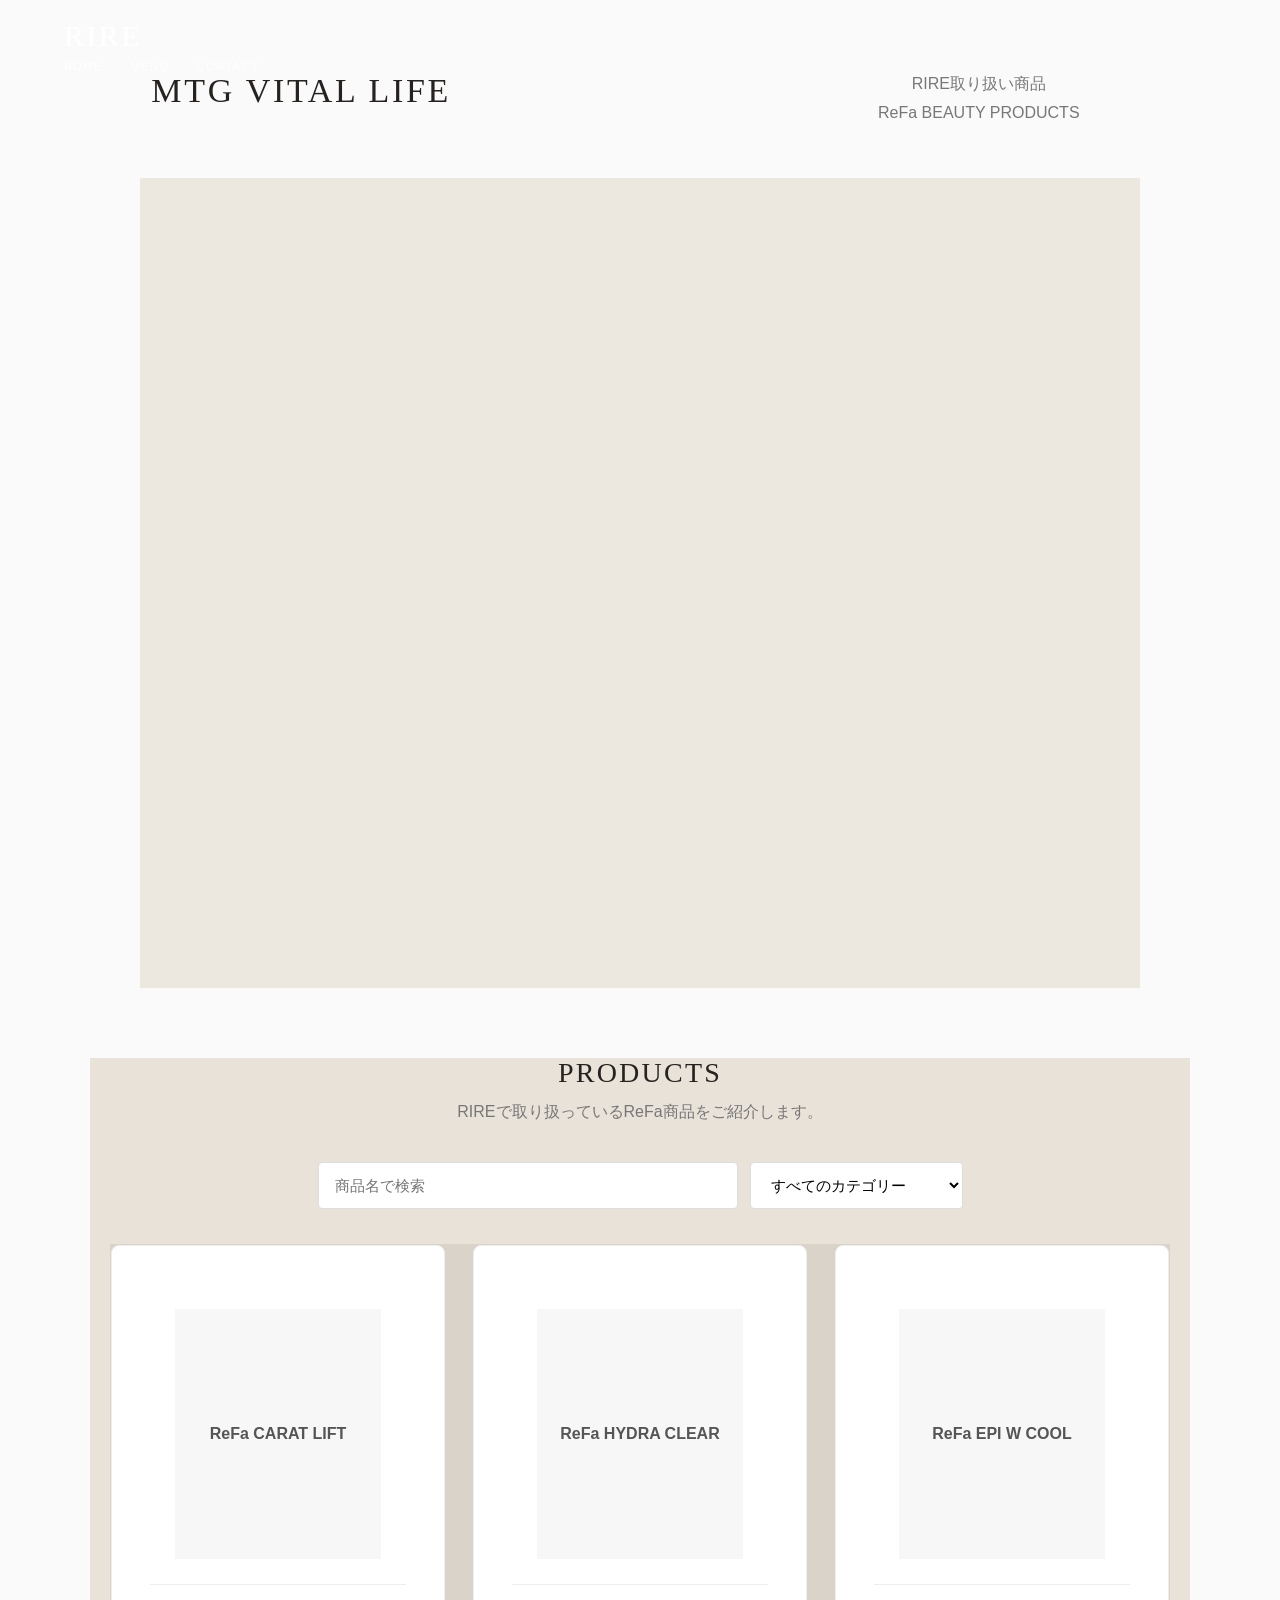
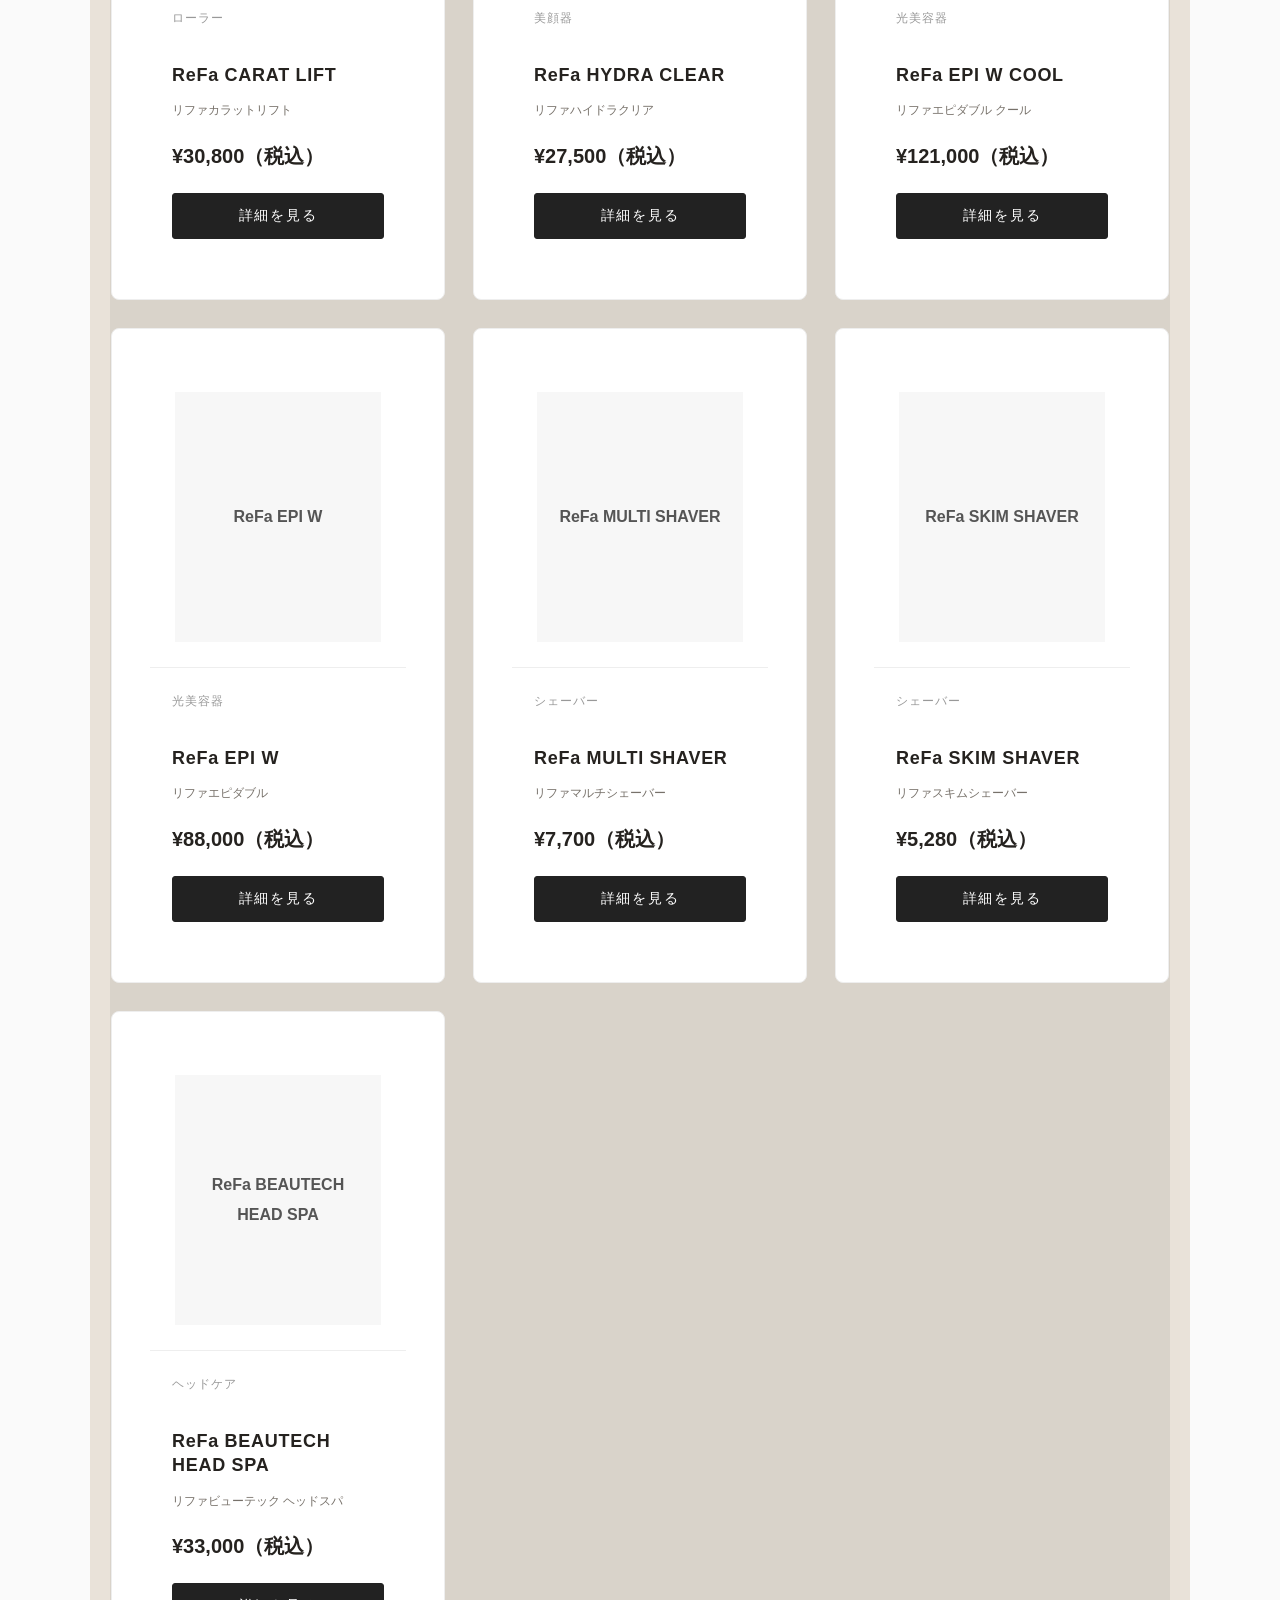
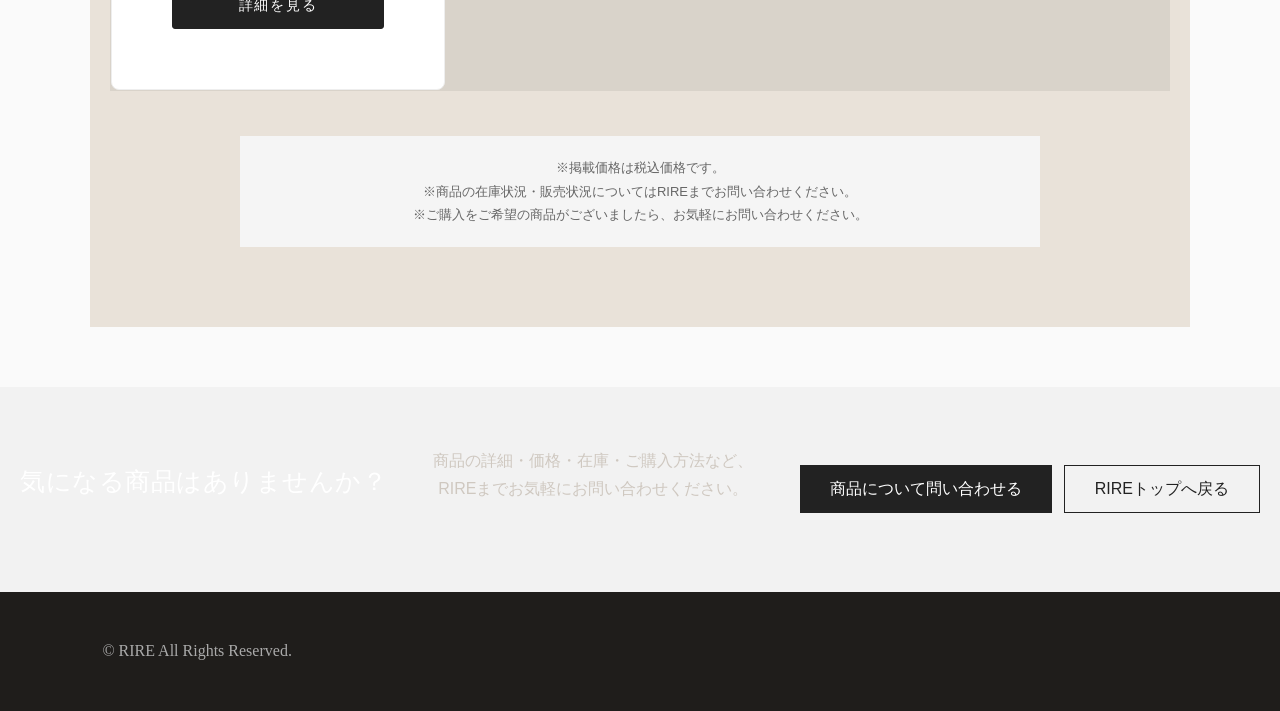
==== commit de27e7ff: "Update product.html" ====
--- a/product.html
+++ b/product.html
@@ -13,6 +13,10 @@
       background: #fafafa;
     }
 
+    /* =========================
+       HERO
+    ========================= */
+
     .product-hero {
       text-align: center;
       padding: 70px 20px 50px;
@@ -29,6 +33,11 @@
       color: #777;
       line-height: 1.8;
     }
+
+
+    /* =========================
+       COVER
+    ========================= */
 
     .product-cover {
       max-width: 1000px;
@@ -43,6 +52,11 @@
       border-radius: 8px;
     }
 
+
+    /* =========================
+       PRODUCT SECTION
+    ========================= */
+
     .product-section {
       max-width: 1100px;
       margin: 0 auto;
@@ -64,6 +78,11 @@
       margin: 0;
       color: #777;
     }
+
+
+    /* =========================
+       SEARCH
+    ========================= */
 
     .product-tools {
       display: flex;
@@ -81,6 +100,11 @@
       background: #fff;
       font-size: 15px;
       box-sizing: border-box;
+      outline: none;
+    }
+
+    .product-search:focus {
+      border-color: #999;
     }
 
     .product-filter {
@@ -89,7 +113,13 @@
       border-radius: 4px;
       background: #fff;
       font-size: 15px;
-    }
+      outline: none;
+    }
+
+
+    /* =========================
+       PRODUCT GRID
+    ========================= */
 
     .product-grid {
       display: grid;
@@ -98,17 +128,26 @@
     }
 
     .product-card {
+      display: flex;
+      flex-direction: column;
       background: #fff;
       border: 1px solid #eee;
       border-radius: 8px;
       overflow: hidden;
-      transition: transform 0.2s ease, box-shadow 0.2s ease;
+      transition:
+        transform 0.2s ease,
+        box-shadow 0.2s ease;
     }
 
     .product-card:hover {
       transform: translateY(-3px);
       box-shadow: 0 8px 24px rgba(0,0,0,0.08);
     }
+
+
+    /* =========================
+       PRODUCT IMAGE
+    ========================= */
 
     .product-image-wrap {
       position: relative;
@@ -142,7 +181,15 @@
       font-weight: 600;
     }
 
+
+    /* =========================
+       PRODUCT INFO
+    ========================= */
+
     .product-info {
+      display: flex;
+      flex-direction: column;
+      flex: 1;
       padding: 22px;
       border-top: 1px solid #eee;
     }
@@ -168,26 +215,40 @@
     }
 
     .product-price {
+      margin-top: auto;
       margin-bottom: 18px;
       font-size: 20px;
       font-weight: 700;
     }
 
+
+    /* =========================
+       DETAIL BUTTON
+    ========================= */
+
     .detail-btn {
       width: 100%;
-      padding: 12px 15px;
+      padding: 13px 15px;
       border: 1px solid #222;
       border-radius: 3px;
       background: #222;
       color: #fff;
       cursor: pointer;
       font-size: 14px;
-      transition: opacity 0.2s ease;
+      transition:
+        background 0.2s ease,
+        color 0.2s ease,
+        opacity 0.2s ease;
     }
 
     .detail-btn:hover {
       opacity: 0.8;
     }
+
+
+    /* =========================
+       EMPTY
+    ========================= */
 
     .product-empty {
       display: none;
@@ -195,6 +256,11 @@
       text-align: center;
       color: #777;
     }
+
+
+    /* =========================
+       NOTE
+    ========================= */
 
     .product-note {
       margin: 45px auto 0;
@@ -207,9 +273,14 @@
       text-align: center;
     }
 
+
+    /* =========================
+       CONTACT CTA
+    ========================= */
+
     .product-cta {
       margin-top: 60px;
-      padding: 50px 20px;
+      padding: 60px 20px;
       background: #f2f2f2;
       text-align: center;
     }
@@ -220,18 +291,49 @@
     }
 
     .product-cta p {
-      margin: 0 0 25px;
+      margin: 0 0 28px;
       color: #666;
       line-height: 1.8;
     }
 
+    .product-cta-actions {
+      display: flex;
+      justify-content: center;
+      align-items: center;
+      flex-wrap: wrap;
+      gap: 12px;
+    }
+
     .product-cta a {
-      display: inline-block;
-      padding: 13px 30px;
+      display: inline-flex;
+      align-items: center;
+      justify-content: center;
+      min-height: 48px;
+      padding: 0 30px;
+      text-decoration: none;
+      box-sizing: border-box;
+    }
+
+    .product-cta-main {
       background: #222;
       color: #fff;
-      text-decoration: none;
-    }
+    }
+
+    .product-cta-sub {
+      border: 1px solid #222;
+      color: #222;
+      background: transparent;
+    }
+
+    .product-cta-sub:hover {
+      background: #222;
+      color: #fff;
+    }
+
+
+    /* =========================
+       MODAL
+    ========================= */
 
     .modal {
       position: fixed;
@@ -282,8 +384,8 @@
       align-items: center;
       justify-content: center;
       min-height: 320px;
+      margin-bottom: 30px;
       background: #fafafa;
-      margin-bottom: 30px;
     }
 
     .modal-image {
@@ -309,92 +411,311 @@
     }
 
     .modal-content .modal-category {
-      margin: 0;
+      margin: 0 0 8px;
       color: #999;
       font-size: 13px;
     }
 
+    .modal-actions {
+      display: flex;
+      flex-wrap: wrap;
+      gap: 10px;
+      margin-top: 25px;
+    }
+
+    .modal-actions a {
+      display: inline-flex;
+      align-items: center;
+      justify-content: center;
+      min-height: 46px;
+      padding: 0 22px;
+      text-decoration: none;
+      box-sizing: border-box;
+    }
+
+    .modal-official {
+      background: #222;
+      color: #fff;
+    }
+
+    .modal-contact {
+      border: 1px solid #222;
+      color: #222;
+      background: #fff;
+    }
+
+    .modal-contact:hover {
+      background: #222;
+      color: #fff;
+    }
+
+
+    /* =========================
+       TABLET
+    ========================= */
+
     @media (max-width: 900px) {
+
       .product-grid {
         grid-template-columns: repeat(2, 1fr);
       }
-    }
+
+    }
+
+
+    /* =========================
+       MOBILE
+    ========================= */
 
     @media (max-width: 600px) {
+
       .product-hero {
         padding: 50px 20px 35px;
       }
 
       .product-hero h1 {
         font-size: 27px;
+        line-height: 1.4;
+      }
+
+      .product-cover {
+        margin-bottom: 45px;
+        padding: 0 15px;
+      }
+
+      .product-section {
+        padding: 0 15px 60px;
+      }
+
+      .product-section-title {
+        margin-bottom: 25px;
+      }
+
+      .product-section-title h2 {
+        font-size: 25px;
+      }
+
+      .product-section-title p {
+        font-size: 13px;
+        line-height: 1.8;
+      }
+
+      .product-tools {
+        flex-direction: column;
+        gap: 10px;
+        margin-bottom: 25px;
+      }
+
+      .product-search,
+      .product-filter {
+        width: 100%;
+        min-height: 48px;
       }
 
       .product-grid {
         grid-template-columns: 1fr;
-        gap: 20px;
+        gap: 18px;
+      }
+
+      .product-card {
+        border-radius: 7px;
       }
 
       .product-image-wrap {
-        min-height: 300px;
+        min-height: 280px;
+        padding: 20px;
       }
 
       .product-image {
-        height: 270px;
+        height: 260px;
+      }
+
+      .product-info {
+        padding: 20px;
+      }
+
+      .product-name-en {
+        font-size: 17px;
+      }
+
+      .product-price {
+        font-size: 19px;
+      }
+
+      .detail-btn {
+        min-height: 48px;
+      }
+
+      .product-note {
+        margin-top: 30px;
+        padding: 16px;
+        font-size: 12px;
+      }
+
+      .product-cta {
+        margin-top: 35px;
+        padding: 45px 20px;
+      }
+
+      .product-cta h2 {
+        font-size: 22px;
+      }
+
+      .product-cta p {
+        font-size: 13px;
+      }
+
+      .product-cta-actions {
+        flex-direction: column;
+        width: 100%;
+      }
+
+      .product-cta a {
+        width: 100%;
+      }
+
+      .modal {
+        padding: 10px;
+      }
+
+      .modal-panel {
+        width: 100%;
+        max-height: 94vh;
+        border-radius: 7px;
       }
 
       .modal-content {
-        padding: 25px 20px;
-      }
-
-      .modal-image-wrap,
+        padding: 25px 18px 20px;
+      }
+
+      .modal-image-wrap {
+        min-height: 240px;
+        margin-bottom: 22px;
+      }
+
       .modal-image {
-        height: 280px;
-        min-height: 280px;
-      }
+        height: 240px;
+      }
+
+      .modal-content h2 {
+        font-size: 21px;
+        padding-right: 35px;
+      }
+
+      .modal-content .modal-ja {
+        font-size: 14px;
+      }
+
+      .modal-content .modal-price {
+        font-size: 20px;
+      }
+
+      .modal-actions {
+        flex-direction: column;
+      }
+
+      .modal-actions a {
+        width: 100%;
+      }
+
+      .modal-close {
+        top: 8px;
+        right: 8px;
+      }
+
+    }
+
+
+    @media (max-width: 380px) {
+
+      .product-image-wrap {
+        min-height: 250px;
+      }
+
+      .product-image {
+        height: 230px;
+      }
+
+      .product-hero h1 {
+        font-size: 24px;
+      }
+
     }
   </style>
 </head>
 
+
 <body class="product-page">
 
+  <!-- HEADER -->
   <header class="header">
+
     <div class="header-inner">
-      <a href="index.html" class="logo">RIRE</a>
+
+      <a href="index.html" class="logo">
+        RIRE
+      </a>
 
       <nav class="nav">
         <a href="index.html">HOME</a>
         <a href="index.html#menu">MENU</a>
         <a href="index.html#contact">CONTACT</a>
       </nav>
+
     </div>
+
   </header>
 
+
   <main>
 
+
+    <!-- HERO -->
     <section class="product-hero">
-      <h1>MTG VITAL LIFE</h1>
+
+      <h1>
+        MTG VITAL LIFE
+      </h1>
+
       <p>
         RIRE取り扱い商品<br>
         ReFa BEAUTY PRODUCTS
       </p>
+
     </section>
 
+
+    <!-- CATALOG -->
     <section class="product-cover">
+
       <img
         src="assets/vital-life-catalog.jpg"
         alt="MTG VITAL LIFE FOR ESTHETIC SALON 2026.5"
         onerror="this.style.display='none';"
       >
+
     </section>
 
+
+    <!-- PRODUCTS -->
     <section class="product-section">
 
       <div class="product-section-title">
-        <h2>PRODUCTS</h2>
-        <p>RIREで取り扱っているReFa商品をご紹介します。</p>
+
+        <h2>
+          PRODUCTS
+        </h2>
+
+        <p>
+          RIREで取り扱っているReFa商品をご紹介します。
+        </p>
+
       </div>
 
+
+      <!-- SEARCH -->
       <div class="product-tools">
+
         <input
           type="search"
           id="productSearch"
@@ -408,46 +729,105 @@
           class="product-filter"
           aria-label="カテゴリーで絞り込み"
         >
-          <option value="">すべてのカテゴリー</option>
-          <option value="ローラー">ローラー</option>
-          <option value="美顔器">美顔器</option>
-          <option value="光美容器">光美容器</option>
-          <option value="シェーバー">シェーバー</option>
-          <option value="ヘッドケア">ヘッドケア</option>
+          <option value="">
+            すべてのカテゴリー
+          </option>
+
+          <option value="ローラー">
+            ローラー
+          </option>
+
+          <option value="美顔器">
+            美顔器
+          </option>
+
+          <option value="光美容器">
+            光美容器
+          </option>
+
+          <option value="シェーバー">
+            シェーバー
+          </option>
+
+          <option value="ヘッドケア">
+            ヘッドケア
+          </option>
+
         </select>
+
       </div>
 
+
       <div id="productGrid" class="product-grid"></div>
+
 
       <div id="productEmpty" class="product-empty">
         該当する商品がありません。
       </div>
 
+
       <div class="product-note">
+
         ※掲載価格は税込価格です。<br>
-        ※商品の在庫状況・販売状況についてはRIREまでお問い合わせください。
+        ※商品の在庫状況・販売状況についてはRIREまでお問い合わせください。<br>
+        ※ご購入をご希望の商品がございましたら、お気軽にお問い合わせください。
+
       </div>
 
     </section>
 
+
+    <!-- CTA -->
     <section class="product-cta">
-      <h2>商品についてのお問い合わせ</h2>
+
+      <h2>
+        気になる商品はありませんか？
+      </h2>
+
       <p>
-        商品の詳細やご購入についてのお問い合わせは<br>
-        RIREまでお気軽にご連絡ください。
+        商品の詳細・価格・在庫・ご購入方法など、<br>
+        RIREまでお気軽にお問い合わせください。
       </p>
 
-      <a href="index.html#contact">お問い合わせはこちら</a>
+      <div class="product-cta-actions">
+
+        <a
+          class="product-cta-main"
+          href="index.html#contact"
+        >
+          商品について問い合わせる
+        </a>
+
+        <a
+          class="product-cta-sub"
+          href="index.html"
+        >
+          RIREトップへ戻る
+        </a>
+
+      </div>
+
     </section>
 
   </main>
 
+
+  <!-- FOOTER -->
   <footer class="footer">
-    <p>&copy; RIRE All Rights Reserved.</p>
+
+    <p>
+      &copy; RIRE All Rights Reserved.
+    </p>
+
   </footer>
 
 
-  <div id="productModal" class="modal" aria-hidden="true">
+  <!-- MODAL -->
+  <div
+    id="productModal"
+    class="modal"
+    aria-hidden="true"
+  >
 
     <div class="modal-panel">
 
@@ -460,21 +840,59 @@
         ×
       </button>
 
+
       <div class="modal-content">
 
         <div class="modal-image-wrap">
+
           <img
             id="modalImage"
             class="modal-image"
             src=""
             alt=""
           >
+
         </div>
 
-        <p id="modalCategory" class="modal-category"></p>
+
+        <p
+          id="modalCategory"
+          class="modal-category"
+        ></p>
+
         <h2 id="modalName"></h2>
-        <p id="modalNameJa" class="modal-ja"></p>
-        <p id="modalPrice" class="modal-price"></p>
+
+        <p
+          id="modalNameJa"
+          class="modal-ja"
+        ></p>
+
+        <p
+          id="modalPrice"
+          class="modal-price"
+        ></p>
+
+
+        <div class="modal-actions">
+
+          <a
+            id="modalOfficial"
+            class="modal-official"
+            href="#"
+            target="_blank"
+            rel="noopener noreferrer"
+          >
+            ReFa公式を見る
+          </a>
+
+          <a
+            class="modal-contact"
+            href="index.html#contact"
+          >
+            この商品について問い合わせる
+          </a>
+
+        </div>
 
       </div>
 
@@ -484,259 +902,571 @@
 
 
   <script>
+
     const PRODUCTS = [
+
       {
         name: "ReFa CARAT LIFT",
         nameJa: "リファカラットリフト",
         category: "ローラー",
         price: "¥30,800（税込）",
-        image: "https://www.refa.net/item/refa_carat_lift/images/img-product.jpg"
+        image: "https://www.refa.net/item/refa_carat_lift/images/img-product.jpg",
+        official: "https://www.refa.net/item/refa_carat_lift/"
       },
+
       {
         name: "ReFa HYDRA CLEAR",
         nameJa: "リファハイドラクリア",
         category: "美顔器",
         price: "¥27,500（税込）",
-        image: "https://www.refa.net/item/refa_hydra_clear/images/img-product.jpg"
+        image: "https://www.refa.net/item/refa_hydra_clear/images/img-product.jpg",
+        official: "https://www.refa.net/item/refa_hydra_clear/"
       },
+
       {
         name: "ReFa EPI W COOL",
         nameJa: "リファエピダブル クール",
         category: "光美容器",
         price: "¥121,000（税込）",
-        image: "https://www.refa.net/item/refa_epi_w_cool/images/img-product.jpg"
+        image: "https://www.refa.net/item/refa_epi_w_cool/images/img-product.jpg",
+        official: "https://www.refa.net/item/refa_epi_w_cool/"
       },
+
       {
         name: "ReFa EPI W",
         nameJa: "リファエピダブル",
         category: "光美容器",
         price: "¥88,000（税込）",
-        image: "https://www.refa.net/item/refa_epi_w/images/img-product.jpg"
+        image: "https://www.refa.net/item/refa_epi_w/images/img-product.jpg",
+        official: "https://www.refa.net/item/refa_epi_w/"
       },
+
       {
         name: "ReFa MULTI SHAVER",
         nameJa: "リファマルチシェーバー",
         category: "シェーバー",
         price: "¥7,700（税込）",
-        image: "https://www.refa.net/item/refa_multi_shaver/images/img-product.jpg"
+        image: "https://www.refa.net/item/refa_multi_shaver/images/img-product.jpg",
+        official: "https://www.refa.net/item/refa_multi_shaver/"
       },
+
       {
         name: "ReFa SKIM SHAVER",
         nameJa: "リファスキムシェーバー",
         category: "シェーバー",
         price: "¥5,280（税込）",
-        image: "https://www.refa.net/item/refa_skim_shaver/images/img-hero-sp.jpg"
+        image: "https://www.refa.net/item/refa_skim_shaver/images/img-hero-sp.jpg",
+        official: "https://www.refa.net/item/refa_skim_shaver/"
       },
+
       {
         name: "ReFa BEAUTECH HEAD SPA",
         nameJa: "リファビューテック ヘッドスパ",
         category: "ヘッドケア",
         price: "¥33,000（税込）",
-        image: "https://www.refa.net/item/refa_beautech_head_spa/images/img-hero-sp.jpg"
-      }
+        image: "https://www.refa.net/item/refa_beautech_head_spa/images/img-hero-sp.jpg",
+        official: "https://www.refa.net/item/refa_beautech_head_spa/"
+      }
+
     ];
 
 
-    const grid = document.getElementById("productGrid");
-    const empty = document.getElementById("productEmpty");
-    const search = document.getElementById("productSearch");
-    const filter = document.getElementById("productFilter");
-
-    const modal = document.getElementById("productModal");
-    const modalClose = document.getElementById("modalClose");
-    const modalImage = document.getElementById("modalImage");
-    const modalCategory = document.getElementById("modalCategory");
-    const modalName = document.getElementById("modalName");
-    const modalNameJa = document.getElementById("modalNameJa");
-    const modalPrice = document.getElementById("modalPrice");
-
+    /* =========================
+       ELEMENTS
+    ========================= */
+
+    const grid =
+      document.getElementById("productGrid");
+
+    const empty =
+      document.getElementById("productEmpty");
+
+    const search =
+      document.getElementById("productSearch");
+
+    const filter =
+      document.getElementById("productFilter");
+
+    const modal =
+      document.getElementById("productModal");
+
+    const modalClose =
+      document.getElementById("modalClose");
+
+    const modalImage =
+      document.getElementById("modalImage");
+
+    const modalCategory =
+      document.getElementById("modalCategory");
+
+    const modalName =
+      document.getElementById("modalName");
+
+    const modalNameJa =
+      document.getElementById("modalNameJa");
+
+    const modalPrice =
+      document.getElementById("modalPrice");
+
+    const modalOfficial =
+      document.getElementById("modalOfficial");
+
+
+    /* =========================
+       IMAGE
+    ========================= */
 
     function createImage(product, isModal) {
-      const img = document.createElement("img");
-
-      img.className = isModal ? "modal-image" : "product-image";
-      img.src = product.image;
-      img.alt = product.name;
-      img.loading = isModal ? "eager" : "lazy";
-
-      img.addEventListener("error", function () {
-        const parent = img.parentElement;
-
-        if (!parent) {
-          return;
+
+      const img =
+        document.createElement("img");
+
+      img.className =
+        isModal
+          ? "modal-image"
+          : "product-image";
+
+      img.src =
+        product.image;
+
+      img.alt =
+        product.name;
+
+      img.loading =
+        isModal
+          ? "eager"
+          : "lazy";
+
+
+      img.addEventListener(
+        "error",
+        function () {
+
+          const parent =
+            img.parentElement;
+
+          if (!parent) {
+            return;
+          }
+
+          img.style.display = "none";
+
+
+          if (
+            !parent.querySelector(
+              ".image-fallback"
+            )
+          ) {
+
+            const fallback =
+              document.createElement(
+                "div"
+              );
+
+            fallback.className =
+              "image-fallback";
+
+            fallback.textContent =
+              product.name;
+
+            parent.appendChild(
+              fallback
+            );
+
+          }
+
         }
-
-        img.style.display = "none";
-
-        if (!parent.querySelector(".image-fallback")) {
-          const fallback = document.createElement("div");
-          fallback.className = "image-fallback";
-          fallback.textContent = product.name;
-          parent.appendChild(fallback);
-        }
-      });
+      );
+
 
       return img;
     }
 
 
+    /* =========================
+       MODAL
+    ========================= */
+
     function openModal(product) {
-      modalImage.style.display = "block";
-
-      const oldFallback = modalImage.parentElement.querySelector(".image-fallback");
+
+      modalImage.style.display =
+        "block";
+
+
+      const oldFallback =
+        modalImage.parentElement
+          .querySelector(
+            ".image-fallback"
+          );
+
 
       if (oldFallback) {
         oldFallback.remove();
       }
 
-      modalImage.src = product.image;
-      modalImage.alt = product.name;
-
-      modalCategory.textContent = product.category;
-      modalName.textContent = product.name;
-      modalNameJa.textContent = product.nameJa;
-      modalPrice.textContent = product.price;
-
-      modal.classList.add("is-open");
-      modal.setAttribute("aria-hidden", "false");
-      document.body.style.overflow = "hidden";
+
+      modalImage.src =
+        product.image;
+
+      modalImage.alt =
+        product.name;
+
+
+      modalCategory.textContent =
+        product.category;
+
+      modalName.textContent =
+        product.name;
+
+      modalNameJa.textContent =
+        product.nameJa;
+
+      modalPrice.textContent =
+        product.price;
+
+
+      modalOfficial.href =
+        product.official;
+
+
+      modal.classList.add(
+        "is-open"
+      );
+
+      modal.setAttribute(
+        "aria-hidden",
+        "false"
+      );
+
+      document.body.style.overflow =
+        "hidden";
     }
 
 
     function closeModal() {
-      modal.classList.remove("is-open");
-      modal.setAttribute("aria-hidden", "true");
-      document.body.style.overflow = "";
-    }
-
+
+      modal.classList.remove(
+        "is-open"
+      );
+
+      modal.setAttribute(
+        "aria-hidden",
+        "true"
+      );
+
+      document.body.style.overflow =
+        "";
+    }
+
+
+    /* =========================
+       PRODUCTS
+    ========================= */
 
     function renderProducts() {
-      const keyword = search.value.trim().toLowerCase();
-      const category = filter.value;
+
+      const keyword =
+        search.value
+          .trim()
+          .toLowerCase();
+
+      const category =
+        filter.value;
+
 
       grid.innerHTML = "";
 
+
       let count = 0;
 
-      PRODUCTS.forEach(function (product) {
-
-        const searchableText = (
-          product.name +
-          " " +
-          product.nameJa +
-          " " +
-          product.category
-        ).toLowerCase();
-
-        if (keyword && searchableText.indexOf(keyword) === -1) {
-          return;
+
+      PRODUCTS.forEach(
+        function (product) {
+
+          const searchableText = (
+            product.name +
+            " " +
+            product.nameJa +
+            " " +
+            product.category
+          ).toLowerCase();
+
+
+          if (
+            keyword &&
+            searchableText.indexOf(
+              keyword
+            ) === -1
+          ) {
+            return;
+          }
+
+
+          if (
+            category &&
+            product.category !==
+              category
+          ) {
+            return;
+          }
+
+
+          count++;
+
+
+          const card =
+            document.createElement(
+              "article"
+            );
+
+          card.className =
+            "product-card";
+
+
+          /* IMAGE */
+
+          const imageWrap =
+            document.createElement(
+              "div"
+            );
+
+          imageWrap.className =
+            "product-image-wrap";
+
+
+          const productImage =
+            createImage(
+              product,
+              false
+            );
+
+
+          imageWrap.appendChild(
+            productImage
+          );
+
+
+          /* INFO */
+
+          const info =
+            document.createElement(
+              "div"
+            );
+
+          info.className =
+            "product-info";
+
+
+          const categoryText =
+            document.createElement(
+              "div"
+            );
+
+          categoryText.className =
+            "product-category";
+
+          categoryText.textContent =
+            product.category;
+
+
+          const nameEn =
+            document.createElement(
+              "h3"
+            );
+
+          nameEn.className =
+            "product-name-en";
+
+          nameEn.textContent =
+            product.name;
+
+
+          const nameJa =
+            document.createElement(
+              "p"
+            );
+
+          nameJa.className =
+            "product-name-ja";
+
+          nameJa.textContent =
+            product.nameJa;
+
+
+          const price =
+            document.createElement(
+              "div"
+            );
+
+          price.className =
+            "product-price";
+
+          price.textContent =
+            product.price;
+
+
+          const button =
+            document.createElement(
+              "button"
+            );
+
+          button.type =
+            "button";
+
+          button.className =
+            "detail-btn";
+
+          button.textContent =
+            "詳細を見る";
+
+
+          button.addEventListener(
+            "click",
+            function () {
+              openModal(product);
+            }
+          );
+
+
+          info.appendChild(
+            categoryText
+          );
+
+          info.appendChild(
+            nameEn
+          );
+
+          info.appendChild(
+            nameJa
+          );
+
+          info.appendChild(
+            price
+          );
+
+          info.appendChild(
+            button
+          );
+
+
+          card.appendChild(
+            imageWrap
+          );
+
+          card.appendChild(
+            info
+          );
+
+
+          grid.appendChild(
+            card
+          );
+
         }
-
-        if (category && product.category !== category) {
-          return;
+      );
+
+
+      empty.style.display =
+        count === 0
+          ? "block"
+          : "none";
+    }
+
+
+    /* =========================
+       EVENTS
+    ========================= */
+
+    search.addEventListener(
+      "input",
+      renderProducts
+    );
+
+    filter.addEventListener(
+      "change",
+      renderProducts
+    );
+
+
+    modalClose.addEventListener(
+      "click",
+      closeModal
+    );
+
+
+    modal.addEventListener(
+      "click",
+      function (event) {
+
+        if (
+          event.target === modal
+        ) {
+          closeModal();
         }
 
-        count++;
-
-        const card = document.createElement("article");
-        card.className = "product-card";
-
-
-        const imageWrap = document.createElement("div");
-        imageWrap.className = "product-image-wrap";
-
-        const productImage = createImage(product, false);
-
-        imageWrap.appendChild(productImage);
-
-
-        const info = document.createElement("div");
-        info.className = "product-info";
-
-
-        const categoryText = document.createElement("div");
-        categoryText.className = "product-category";
-        categoryText.textContent = product.category;
-
-
-        const nameEn = document.createElement("h3");
-        nameEn.className = "product-name-en";
-        nameEn.textContent = product.name;
-
-
-        const nameJa = document.createElement("p");
-        nameJa.className = "product-name-ja";
-        nameJa.textContent = product.nameJa;
-
-
-        const price = document.createElement("div");
-        price.className = "product-price";
-        price.textContent = product.price;
-
-
-        const button = document.createElement("button");
-        button.type = "button";
-        button.className = "detail-btn";
-        button.textContent = "詳細を見る";
-
-        button.addEventListener("click", function () {
-          openModal(product);
-        });
-
-
-        info.appendChild(categoryText);
-        info.appendChild(nameEn);
-        info.appendChild(nameJa);
-        info.appendChild(price);
-        info.appendChild(button);
-
-        card.appendChild(imageWrap);
-        card.appendChild(info);
-
-        grid.appendChild(card);
-      });
-
-
-      empty.style.display = count === 0 ? "block" : "none";
-    }
-
-
-    search.addEventListener("input", renderProducts);
-    filter.addEventListener("change", renderProducts);
-
-
-    modalClose.addEventListener("click", closeModal);
-
-
-    modal.addEventListener("click", function (event) {
-      if (event.target === modal) {
-        closeModal();
-      }
-    });
-
-
-    document.addEventListener("keydown", function (event) {
-      if (event.key === "Escape") {
-        closeModal();
-      }
-    });
-
-
-    modalImage.addEventListener("error", function () {
-      modalImage.style.display = "none";
-
-      const parent = modalImage.parentElement;
-
-      if (!parent.querySelector(".image-fallback")) {
-        const fallback = document.createElement("div");
-        fallback.className = "image-fallback";
-        fallback.textContent = modalName.textContent;
-        parent.appendChild(fallback);
-      }
-    });
-
+      }
+    );
+
+
+    document.addEventListener(
+      "keydown",
+      function (event) {
+
+        if (
+          event.key === "Escape"
+        ) {
+          closeModal();
+        }
+
+      }
+    );
+
+
+    modalImage.addEventListener(
+      "error",
+      function () {
+
+        modalImage.style.display =
+          "none";
+
+
+        const parent =
+          modalImage.parentElement;
+
+
+        if (
+          !parent.querySelector(
+            ".image-fallback"
+          )
+        ) {
+
+          const fallback =
+            document.createElement(
+              "div"
+            );
+
+          fallback.className =
+            "image-fallback";
+
+          fallback.textContent =
+            modalName.textContent;
+
+          parent.appendChild(
+            fallback
+          );
+
+        }
+
+      }
+    );
+
+
+    /* =========================
+       INITIALIZE
+    ========================= */
 
     renderProducts();
+
   </script>
 
 </body>
